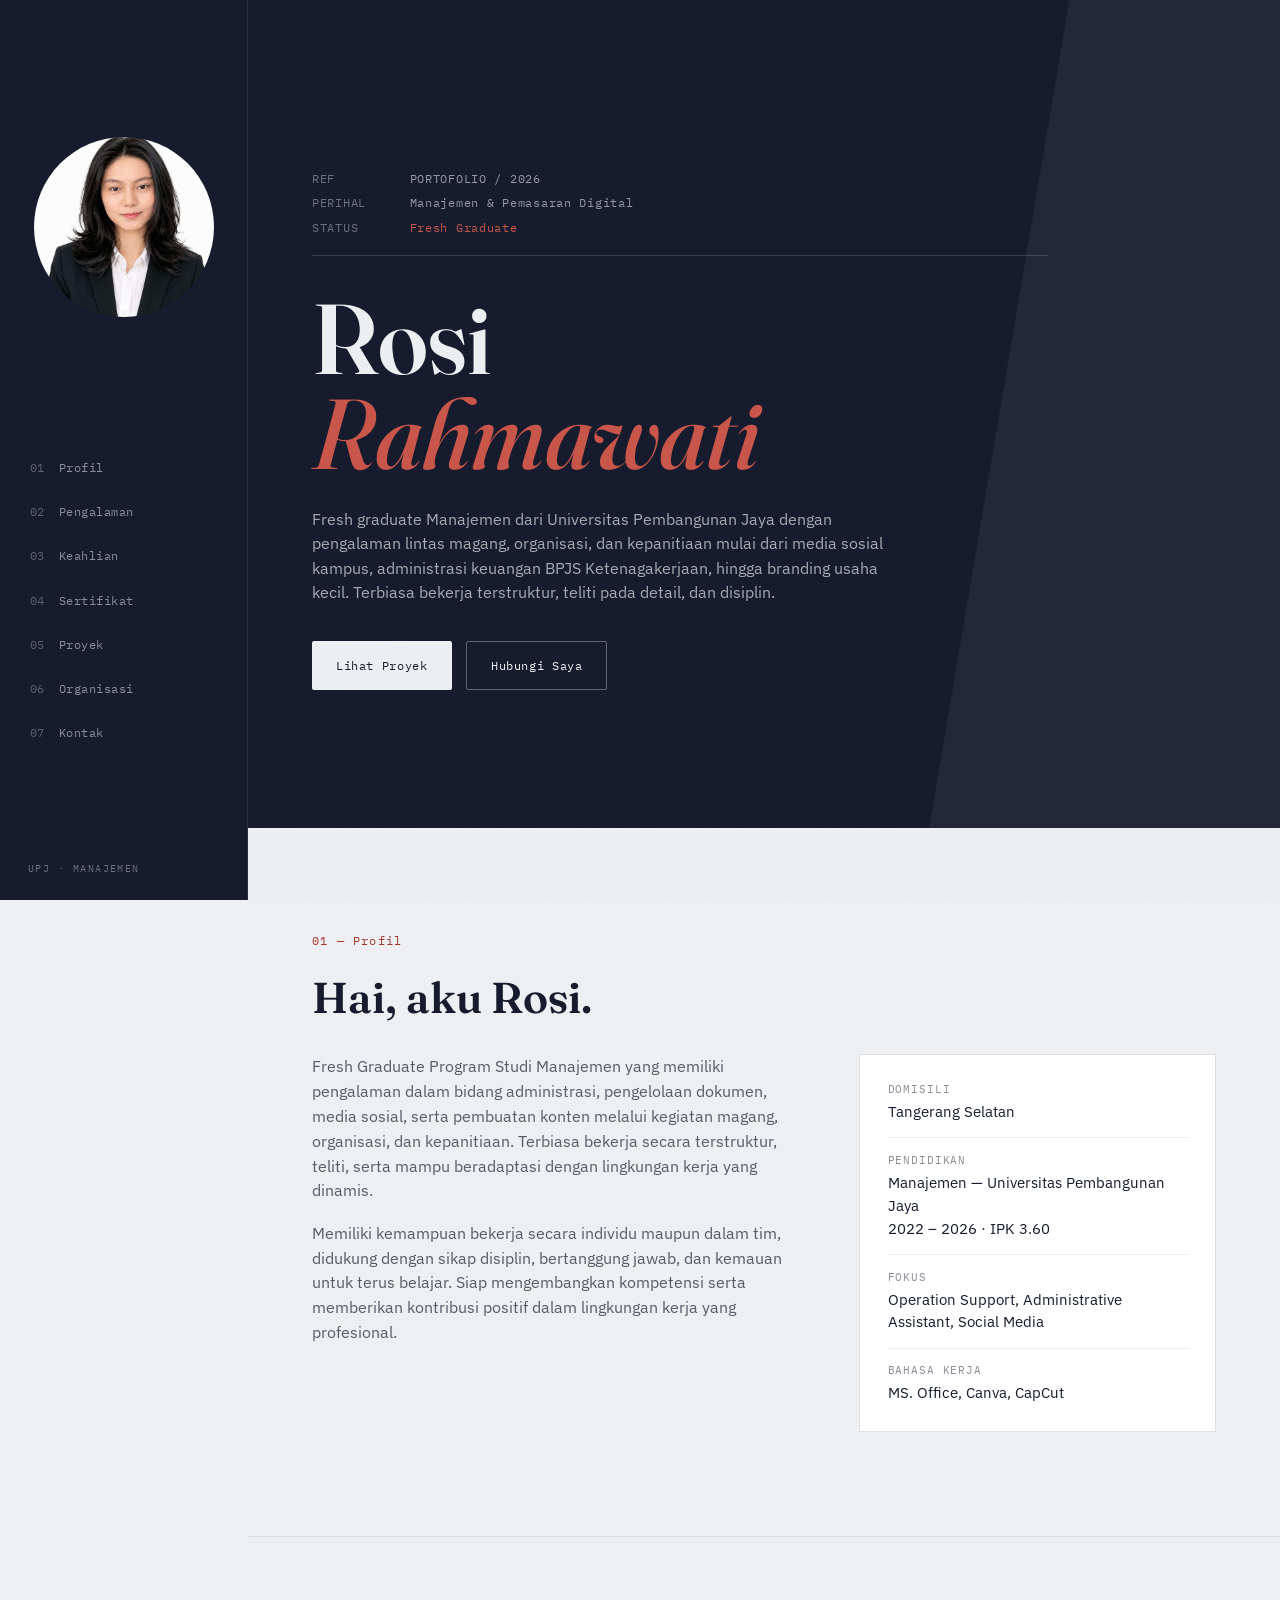
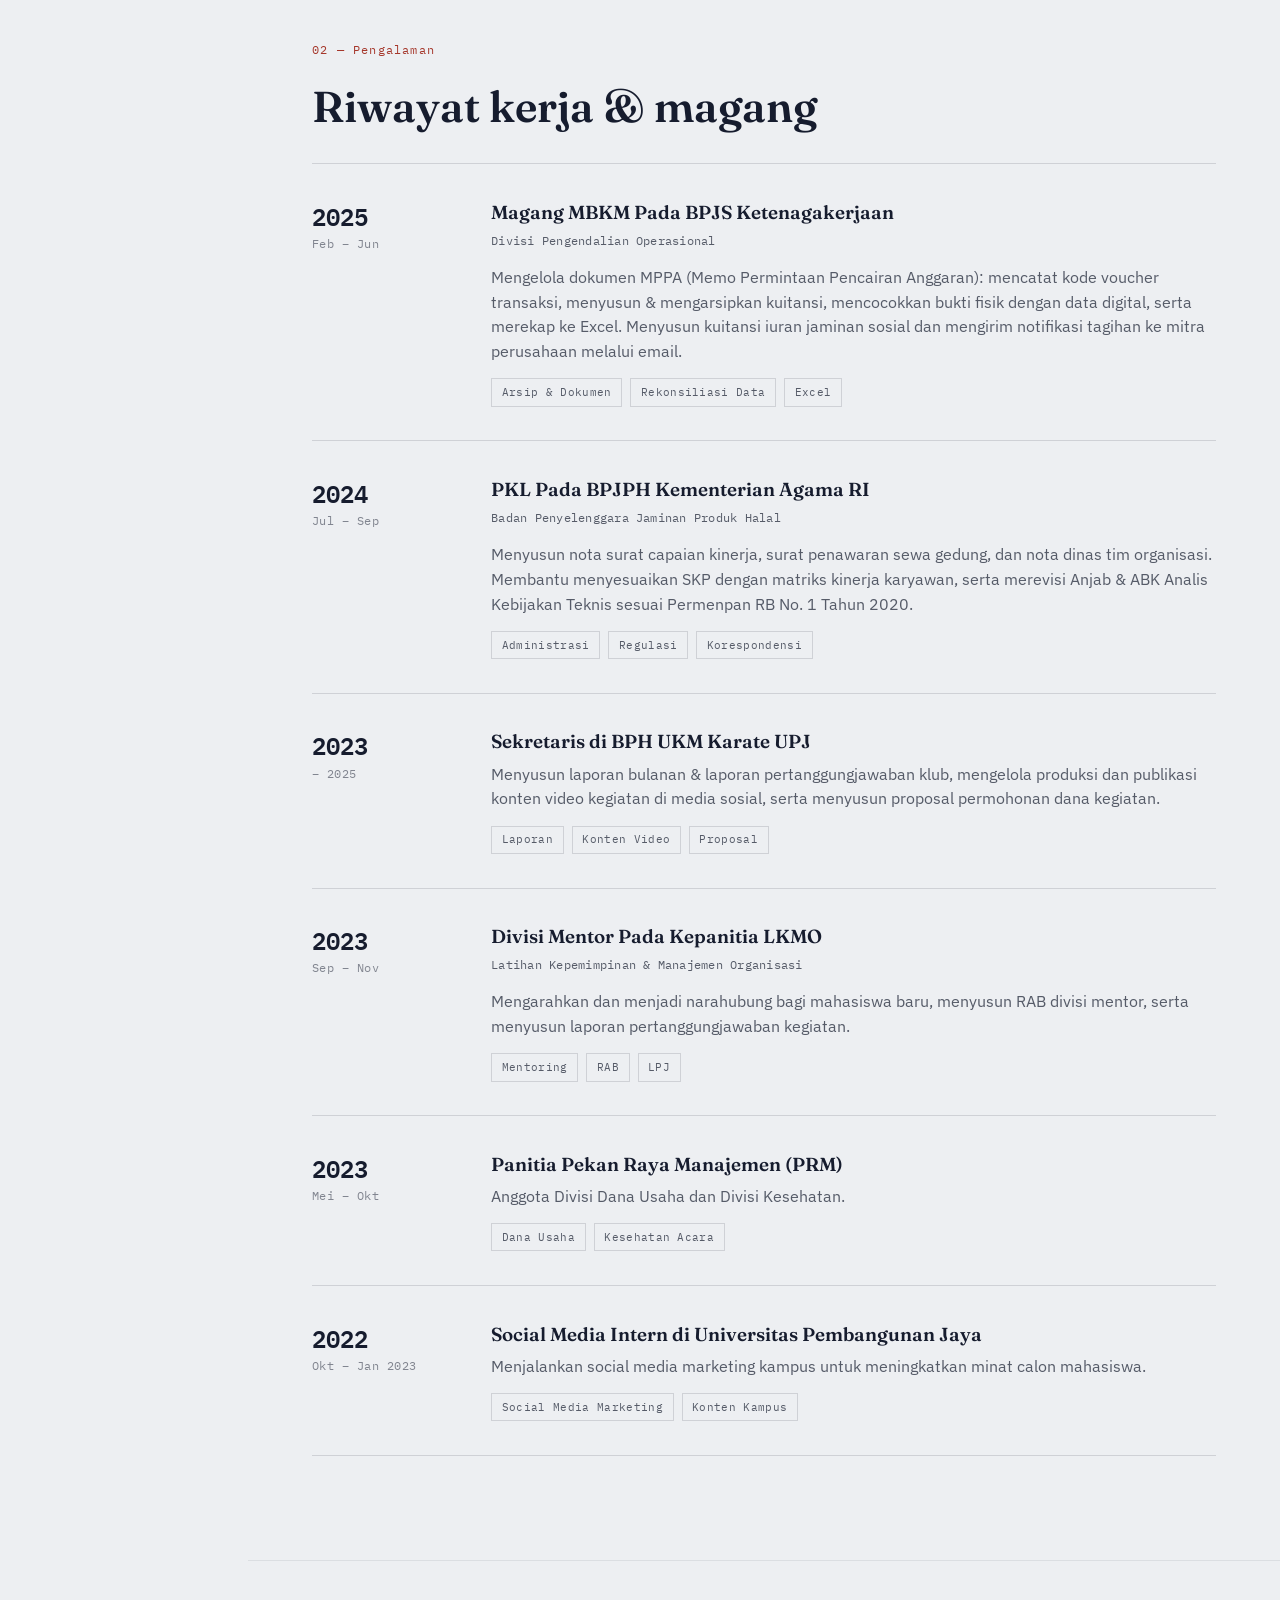
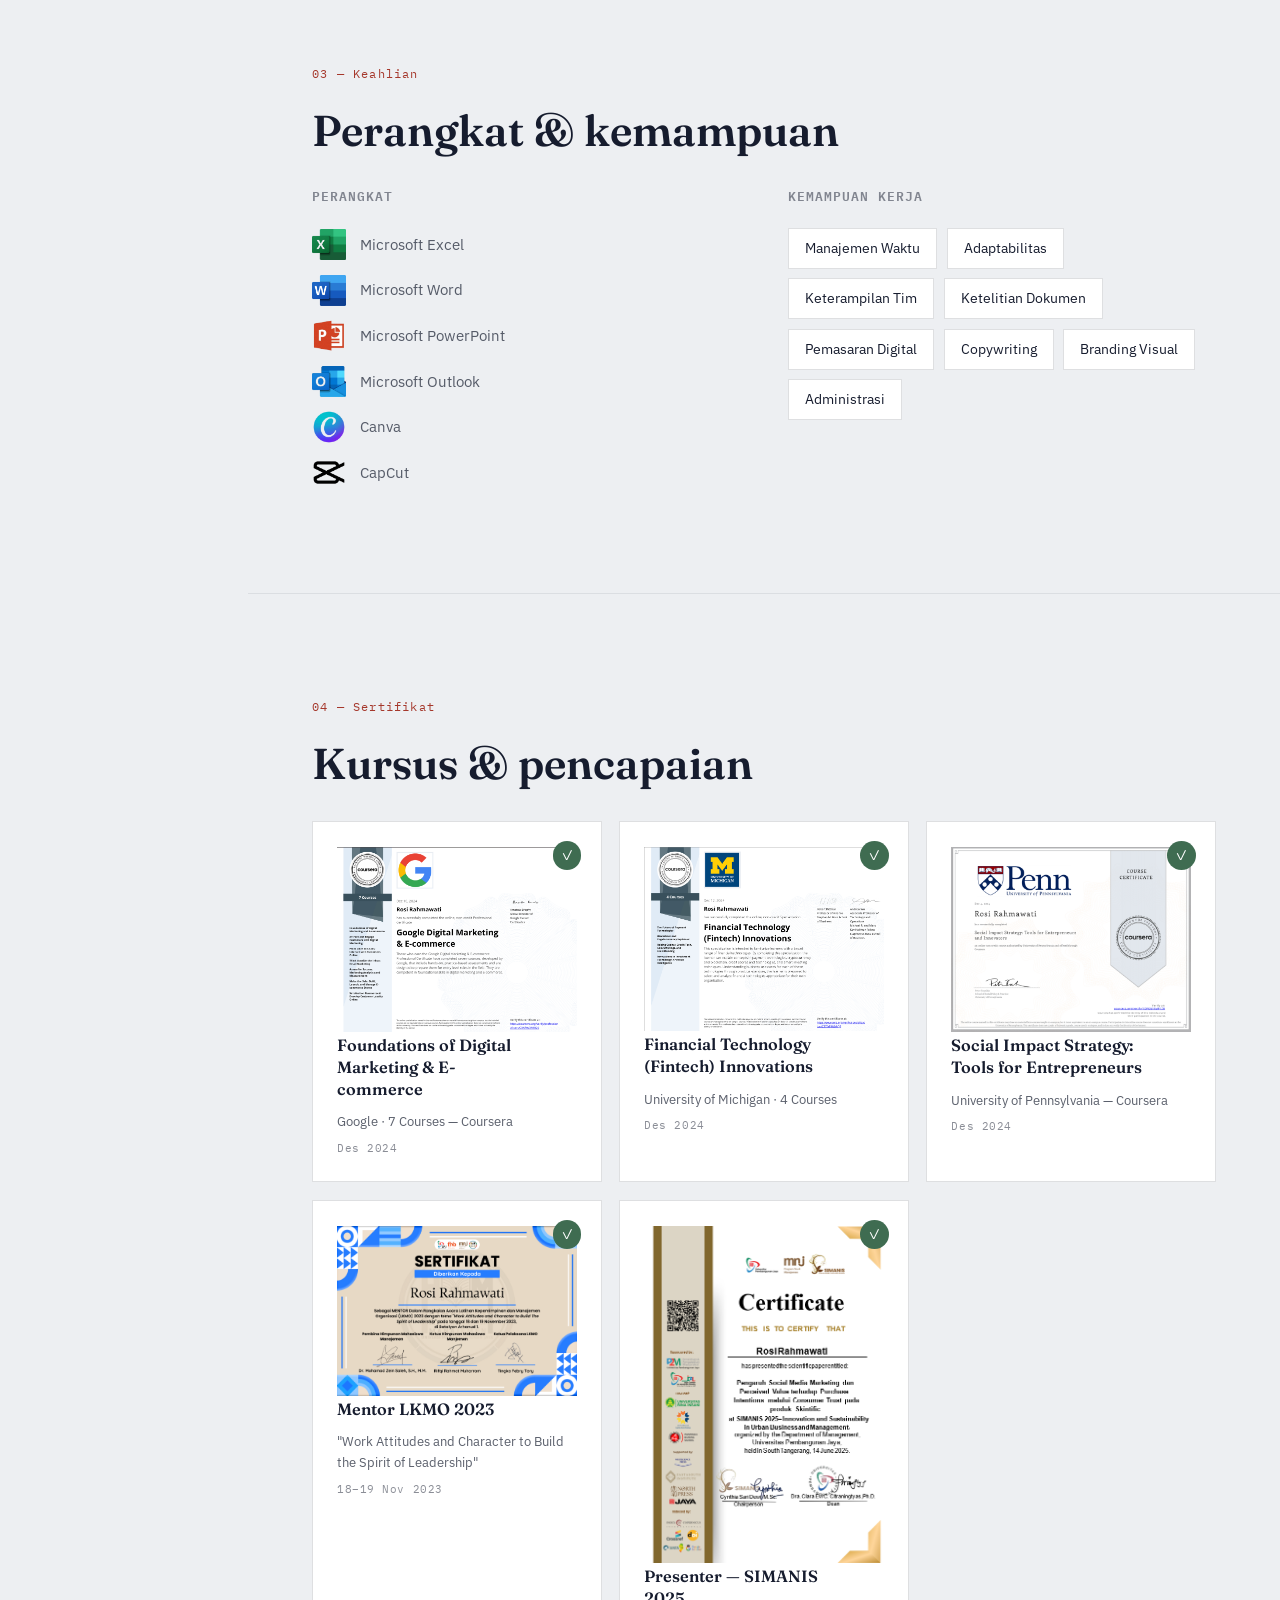
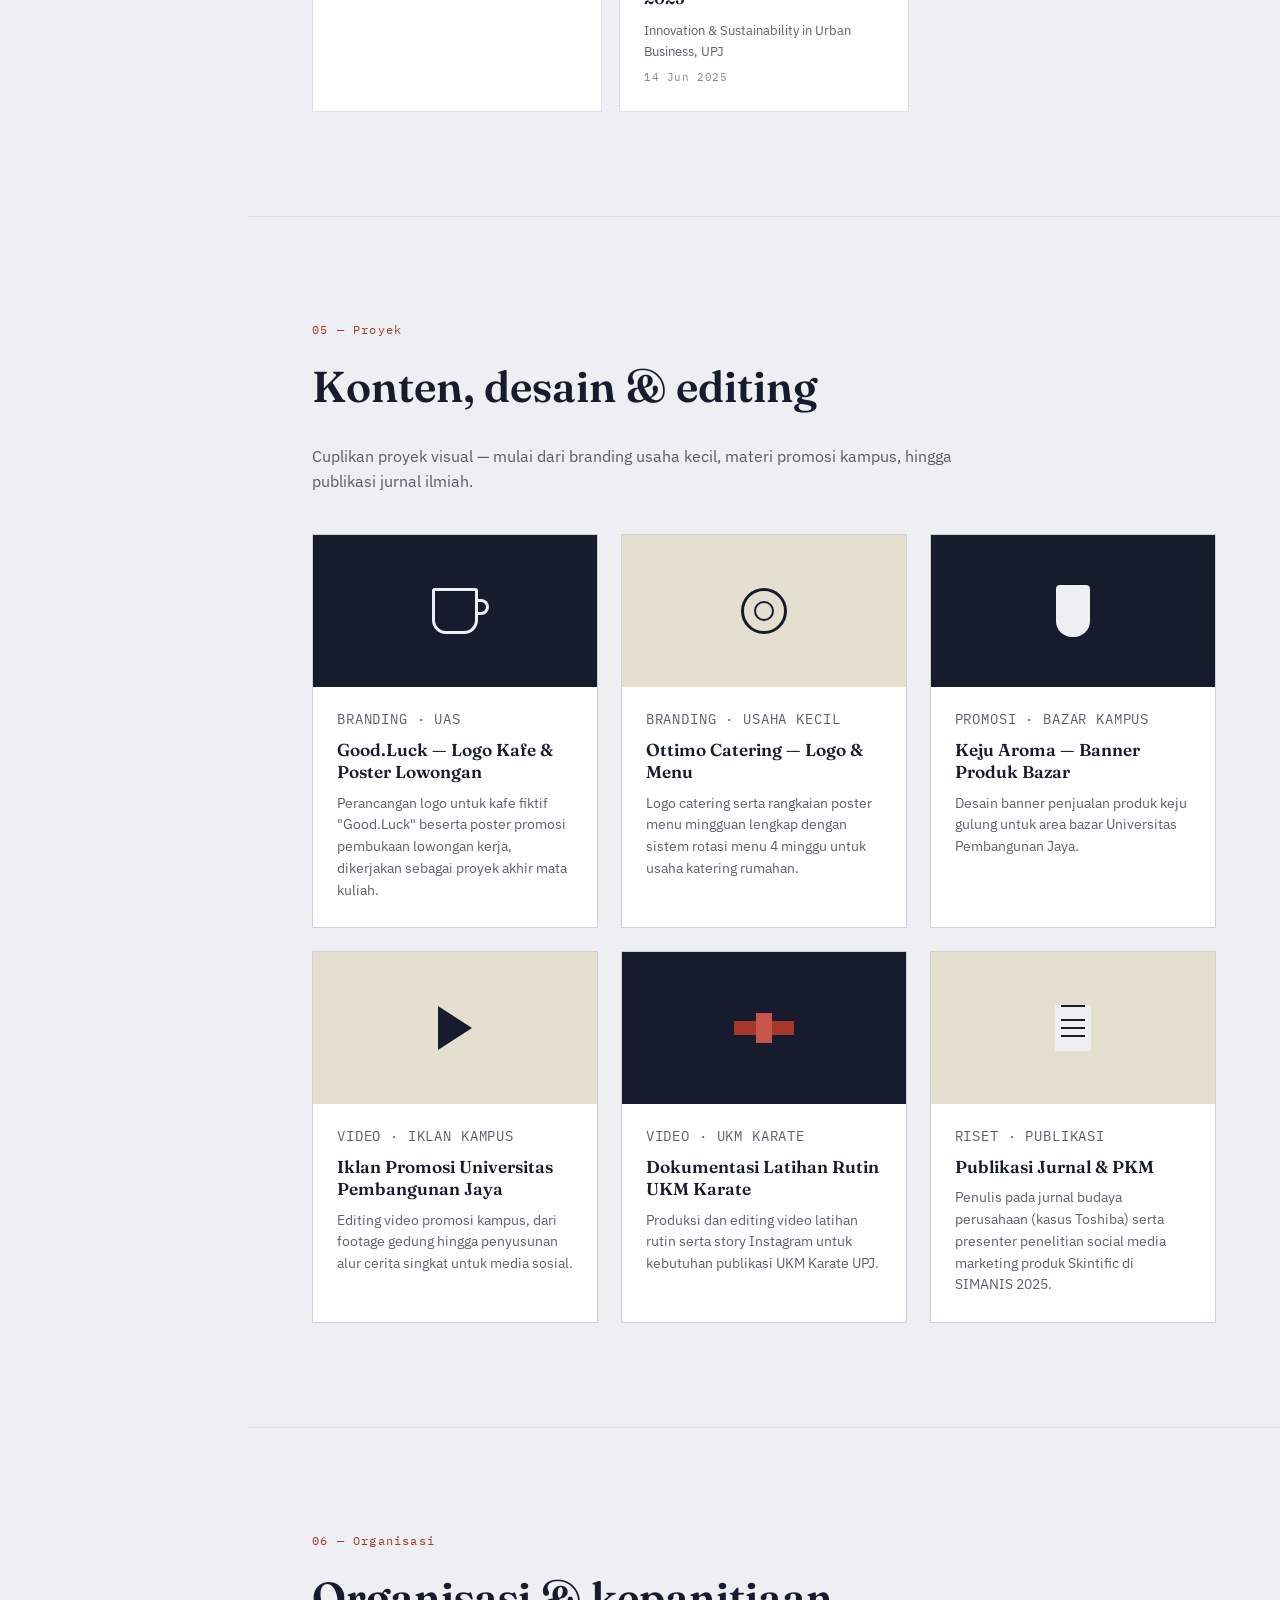
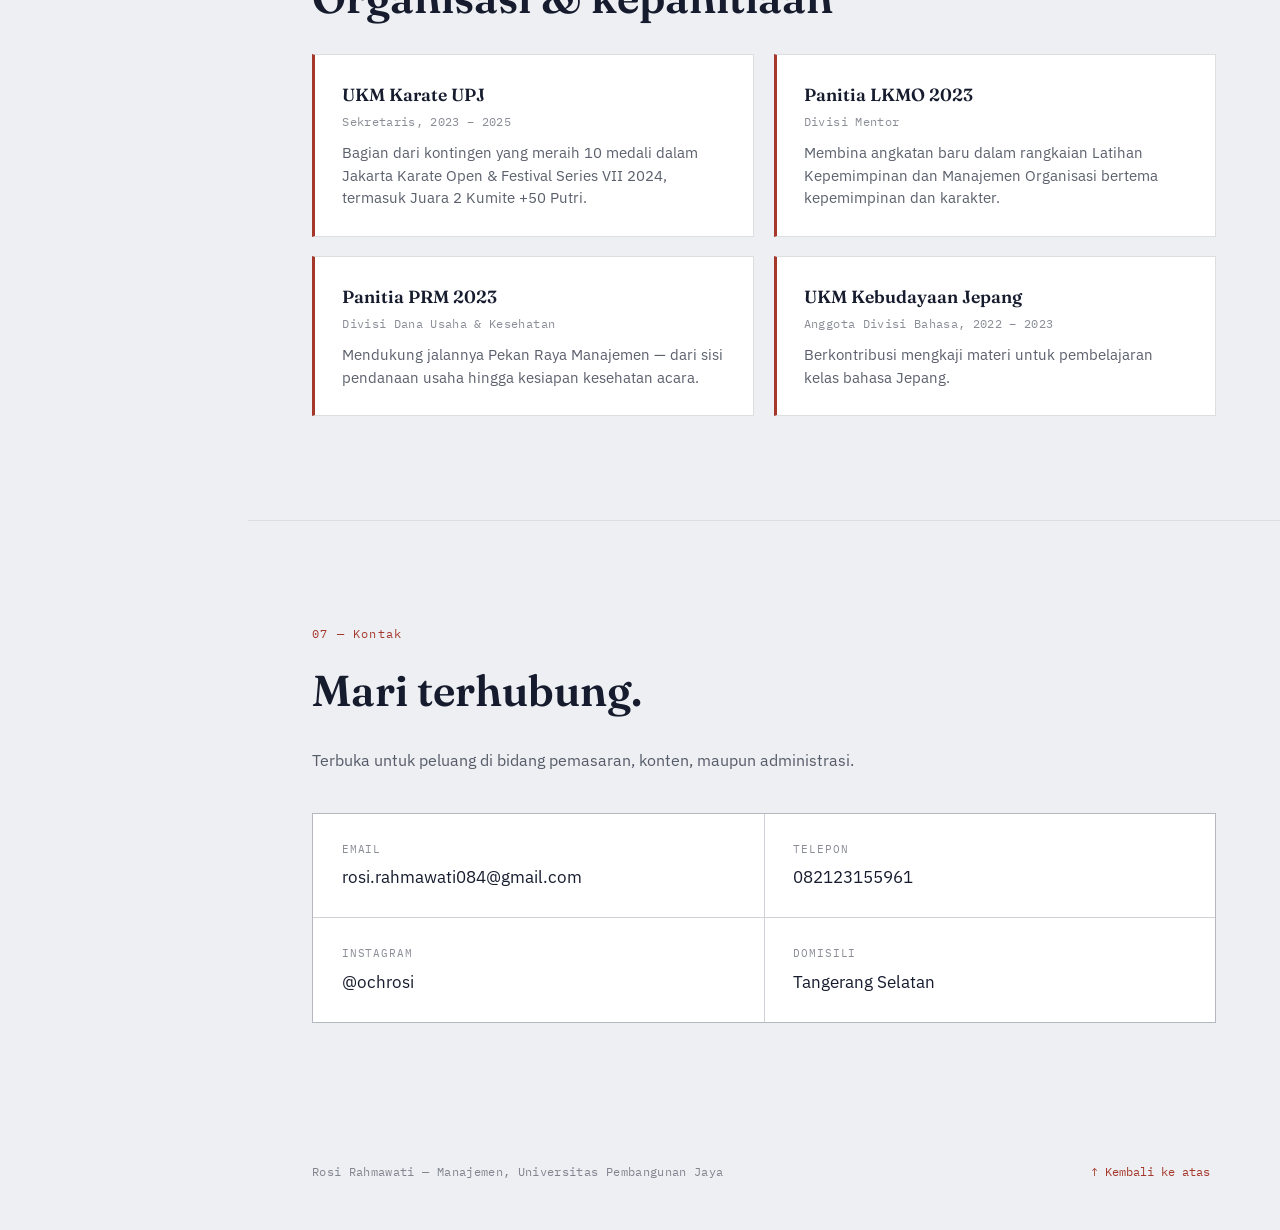
==== index.html @ ac0d58ce "Update index.html" ====
<!DOCTYPE html>
<html lang="id">
<head>
<meta charset="UTF-8">
<meta name="viewport" content="width=device-width, initial-scale=1.0">
<title>Rosi Rahmawati — Portofolio</title>
<meta name="description" content="Portofolio Rosi Rahmawati — Manajemen, Pemasaran Digital & Administrasi.">

<link rel="preconnect" href="https://fonts.googleapis.com">
<link rel="preconnect" href="https://fonts.gstatic.com" crossorigin>
<link href="https://fonts.googleapis.com/css2?family=Fraunces:ital,opsz,wght@0,9..144,300;0,9..144,500;0,9..144,600;0,9..144,700;1,9..144,500;1,9..144,600&family=IBM+Plex+Sans:wght@400;500;600;700&family=IBM+Plex+Mono:wght@400;500;600&display=swap" rel="stylesheet">

<link rel="stylesheet" href="style.css">
</head>
<body>

<!-- grain overlay -->
<div class="grain" aria-hidden="true"></div>

<!-- ============ MOBILE TOP BAR ============ -->
<header class="mobile-bar">
  <span class="mobile-bar__mark">RR</span>
  <span class="mobile-bar__label">FILE / PORTOFOLIO</span>
  <button class="mobile-bar__toggle" id="navToggle" aria-label="Buka navigasi" aria-expanded="false">
    <span></span><span></span><span></span>
  </button>
</header>

<!-- ============ SIDE TAB NAVIGATION ============ -->
<nav class="tabnav" id="tabnav" aria-label="Navigasi bagian">
    <a href="index.html">
  <div class="tabnav__top">
      <img 
    src="asset/portoochi.jpg" 
    alt="Rosi Rahmawati"
    style="width: 180px; height: 180px; border-radius: 50%; object-fit: cover; display: block; margin: 0 auto;"
  ></a>
  </div>
  <ol class="tabnav__list">
    <li><a href="#profil" data-label="Profil"><span class="tabnav__idx">01</span><span class="tabnav__text">Profil</span></a></li>
    <li><a href="#pengalaman" data-label="Pengalaman"><span class="tabnav__idx">02</span><span class="tabnav__text">Pengalaman</span></a></li>
    <li><a href="#keahlian" data-label="Keahlian"><span class="tabnav__idx">03</span><span class="tabnav__text">Keahlian</span></a></li>
    <li><a href="#sertifikat" data-label="Sertifikat"><span class="tabnav__idx">04</span><span class="tabnav__text">Sertifikat</span></a></li>
    <li><a href="#proyek" data-label="Proyek"><span class="tabnav__idx">05</span><span class="tabnav__text">Proyek</span></a></li>
    <li><a href="#organisasi" data-label="Organisasi"><span class="tabnav__idx">06</span><span class="tabnav__text">Organisasi</span></a></li>
    <li><a href="#kontak" data-label="Kontak"><span class="tabnav__idx">07</span><span class="tabnav__text">Kontak</span></a></li>
  </ol>
  <div class="tabnav__bottom">
    <span>UPJ · MANAJEMEN</span>
  </div>
</nav>

<div class="sheet" id="sheet">

  <!-- ============ HERO ============ -->
  <section class="hero" id="hero">
    <div class="hero__frame">
      <div class="hero__meta">
        <div class="hero__meta-row"><span>REF</span><span>PORTOFOLIO&nbsp;/&nbsp;2026</span></div>
        <div class="hero__meta-row"><span>PERIHAL</span><span>Manajemen &amp; Pemasaran Digital</span></div>
        <div class="hero__meta-row"><span>STATUS</span><span class="hero__status">Fresh Graduate</span></div>
      </div>

      <h1 class="hero__name">
        <span class="hero__name-line">Rosi</span>
        <span class="hero__name-line hero__name-line--em">Rahmawati</span>
      </h1>

      <p class="hero__intro">
        Fresh graduate Manajemen dari Universitas Pembangunan Jaya dengan pengalaman lintas
        magang, organisasi, dan kepanitiaan mulai dari media sosial kampus, administrasi
        keuangan BPJS Ketenagakerjaan, hingga branding usaha kecil. Terbiasa bekerja terstruktur,
        teliti pada detail, dan disiplin.
      </p>

      <div class="hero__actions">
        <a href="#proyek" class="btn btn--solid">Lihat Proyek</a>
        <a href="#kontak" class="btn btn--ghost">Hubungi Saya</a>
      </div>
    </div>

  </section>

  <!-- ============ PROFIL ============ -->
  <section class="section" id="profil">
    <p class="section__eyebrow">01 — Profil</p>
    <h2 class="section__title">Hai, aku Rosi.</h2>
    <div class="profil__grid">
      <div class="profil__text">
        <p>
            Fresh Graduate Program Studi Manajemen yang memiliki pengalaman dalam bidang administrasi, 
            pengelolaan dokumen, media sosial, serta pembuatan konten melalui kegiatan magang, organisasi, 
            dan kepanitiaan. Terbiasa bekerja secara terstruktur, teliti, serta mampu beradaptasi dengan 
            lingkungan kerja yang dinamis.
        </p>
        <p>
            Memiliki kemampuan bekerja secara individu maupun dalam tim, didukung dengan sikap disiplin, 
            bertanggung jawab, dan kemauan untuk terus belajar. Siap mengembangkan kompetensi serta 
            memberikan kontribusi positif dalam lingkungan kerja yang profesional.
        </p>
      </div>
      <div class="profil__card">
        <div class="profil__card-row">
          <span class="profil__card-label">Domisili</span>
          <span>Tangerang Selatan</span>
        </div>
        <div class="profil__card-row">
          <span class="profil__card-label">Pendidikan</span>
          <span>Manajemen — Universitas Pembangunan Jaya<br>2022 – 2026 · IPK 3.60</span>
        </div>
        <div class="profil__card-row">
          <span class="profil__card-label">Fokus</span>
          <span>Operation Support, Administrative Assistant, Social Media</span>
        </div>
        <div class="profil__card-row">
          <span class="profil__card-label">Bahasa Kerja</span>
          <span>MS. Office, Canva, CapCut</span>
        </div>
      </div>
    </div>
  </section>

  <!-- ============ PENGALAMAN ============ -->
  <section class="section" id="pengalaman">
    <p class="section__eyebrow">02 — Pengalaman</p>
    <h2 class="section__title">Riwayat kerja &amp; magang</h2>

    <ol class="ledger" id="ledger">
      <li class="ledger__row">
        <div class="ledger__period">
          <span class="ledger__year">2025</span>
          <span class="ledger__span">Feb – Jun</span>
        </div>
        <div class="ledger__body">
          <h3>Magang MBKM Pada BPJS Ketenagakerjaan</h3>
          <p class="ledger__sub">Divisi Pengendalian Operasional</p>
          <p>
            Mengelola dokumen MPPA (Memo Permintaan Pencairan Anggaran): mencatat kode voucher
            transaksi, menyusun &amp; mengarsipkan kuitansi, mencocokkan bukti fisik dengan data
            digital, serta merekap ke Excel. Menyusun kuitansi iuran jaminan sosial dan mengirim
            notifikasi tagihan ke mitra perusahaan melalui email.
          </p>
          <div class="ledger__tags">
            <span>Arsip &amp; Dokumen</span><span>Rekonsiliasi Data</span><span>Excel</span>
          </div>
        </div>
      </li>

      <li class="ledger__row">
        <div class="ledger__period">
          <span class="ledger__year">2024</span>
          <span class="ledger__span">Jul – Sep</span>
        </div>
        <div class="ledger__body">
          <h3>PKL Pada BPJPH Kementerian Agama RI</h3>
          <p class="ledger__sub">Badan Penyelenggara Jaminan Produk Halal</p>
          <p>
            Menyusun nota surat capaian kinerja, surat penawaran sewa gedung, dan nota dinas tim
            organisasi. Membantu menyesuaikan SKP dengan matriks kinerja karyawan, serta merevisi
            Anjab &amp; ABK Analis Kebijakan Teknis sesuai Permenpan RB No. 1 Tahun 2020.
          </p>
          <div class="ledger__tags">
            <span>Administrasi</span><span>Regulasi</span><span>Korespondensi</span>
          </div>
        </div>
      </li>

      <li class="ledger__row">
        <div class="ledger__period">
          <span class="ledger__year">2023</span>
          <span class="ledger__span">– 2025</span>
        </div>
        <div class="ledger__body">
          <h3>Sekretaris di BPH UKM Karate UPJ</h3>
          <p>
            Menyusun laporan bulanan &amp; laporan pertanggungjawaban klub, mengelola produksi dan
            publikasi konten video kegiatan di media sosial, serta menyusun proposal permohonan
            dana kegiatan.
          </p>
          <div class="ledger__tags">
            <span>Laporan</span><span>Konten Video</span><span>Proposal</span>
          </div>
        </div>
      </li>

      <li class="ledger__row">
        <div class="ledger__period">
          <span class="ledger__year">2023</span>
          <span class="ledger__span">Sep – Nov</span>
        </div>
        <div class="ledger__body">
          <h3>Divisi Mentor Pada Kepanitia LKMO</h3>
          <p class="ledger__sub">Latihan Kepemimpinan &amp; Manajemen Organisasi</p>
          <p>
            Mengarahkan dan menjadi narahubung bagi mahasiswa baru, menyusun RAB divisi mentor,
            serta menyusun laporan pertanggungjawaban kegiatan.
          </p>
          <div class="ledger__tags">
            <span>Mentoring</span><span>RAB</span><span>LPJ</span>
          </div>
        </div>
      </li>

      <li class="ledger__row">
        <div class="ledger__period">
          <span class="ledger__year">2023</span>
          <span class="ledger__span">Mei – Okt</span>
        </div>
        <div class="ledger__body">
          <h3>Panitia Pekan Raya Manajemen (PRM)</h3>
          <p>Anggota Divisi Dana Usaha dan Divisi Kesehatan.</p>
          <div class="ledger__tags">
            <span>Dana Usaha</span><span>Kesehatan Acara</span>
          </div>
        </div>
      </li>

      <li class="ledger__row">
        <div class="ledger__period">
          <span class="ledger__year">2022</span>
          <span class="ledger__span">Okt – Jan 2023</span>
        </div>
        <div class="ledger__body">
          <h3>Social Media Intern di Universitas Pembangunan Jaya</h3>
          <p>Menjalankan social media marketing kampus untuk meningkatkan minat calon mahasiswa.</p>
          <div class="ledger__tags">
            <span>Social Media Marketing</span><span>Konten Kampus</span>
          </div>
        </div>
      </li>
    </ol>
  </section>

  <!-- ============ KEAHLIAN ============ -->
  <section class="section" id="keahlian">
    <p class="section__eyebrow">03 — Keahlian</p>
    <h2 class="section__title">Perangkat &amp; kemampuan</h2>

    <div class="skills">
      <div class="skills__col">
        <h3 class="skills__heading">Perangkat</h3>
        <ul class="skills__tools">
        <ul class="skills__tools">
          <li><span class="tool-mark"><img src="asset/excel.jpg" alt=""></span>Microsoft Excel</li>
          <li><span class="tool-mark"><img src="asset/word.jpg" alt=""></span>Microsoft Word</li>
          <li><span class="tool-mark"><img src="asset/powerp.jpg" alt=""></span>Microsoft PowerPoint</li>
          <li><span class="tool-mark"><img src="asset/outlook.jpg" alt=""></span>Microsoft Outlook</li>
          <li><span class="tool-mark"><img src="asset/canva.jpg" alt=""></span>Canva</li>
          <li><span class="tool-mark"><img src="asset/capcut.jpg" alt=""></span>CapCut</li>
        </ul>
        </ul>
      </div>
      <div class="skills__col">
        <h3 class="skills__heading">Kemampuan Kerja</h3>
        <div class="skills__pillbox">
          <span class="pill">Manajemen Waktu</span>
          <span class="pill">Adaptabilitas</span>   
          <span class="pill">Keterampilan Tim</span>
          <span class="pill">Ketelitian Dokumen</span>
          <span class="pill">Pemasaran Digital</span>
          <span class="pill">Copywriting</span>
          <span class="pill">Branding Visual</span>
          <span class="pill">Administrasi</span>
        </div>
      </div>
    </div>
  </section>

<!-- ============ SERTIFIKAT ============ -->
  <section class="section" id="sertifikat">
    <p class="section__eyebrow">04 — Sertifikat</p>
    <h2 class="section__title">Kursus &amp; pencapaian</h2>

    <div class="stamps">
      <article class="stamp-card">
        <div class="stamp-card__media">
          <img src="asset/sertif/digital marketing.jpg" alt="Sertifikat Foundations of Digital Marketing & E-commerce">
          <span class="stamp-card__seal">✓</span>
        </div>
        <div class="stamp-card__body">
          <h3>Foundations of Digital Marketing &amp; E-commerce</h3>
          <p class="stamp-card__issuer">Google · 7 Courses — Coursera</p>
          <p class="stamp-card__date">Des 2024</p>
        </div>
      </article>
      <article class="stamp-card">
        <div class="stamp-card__media">
          <img src="asset/sertif/fintech.jpg" alt="Sertifikat Financial Technology (Fintech) Innovations">
          <span class="stamp-card__seal">✓</span>
        </div>
        <div class="stamp-card__body">
          <h3>Financial Technology (Fintech) Innovations</h3>
          <p class="stamp-card__issuer">University of Michigan · 4 Courses</p>
          <p class="stamp-card__date">Des 2024</p>
        </div>
      </article>
      <article class="stamp-card">
        <div class="stamp-card__media">
          <img src="asset/sertif/penn.jpg" alt="Sertifikat Social Impact Strategy: Tools for Entrepreneurs">
          <span class="stamp-card__seal">✓</span>
        </div>
        <div class="stamp-card__body">
          <h3>Social Impact Strategy: Tools for Entrepreneurs</h3>
          <p class="stamp-card__issuer">University of Pennsylvania — Coursera</p>
          <p class="stamp-card__date">Des 2024</p>
        </div>
      </article>
      <article class="stamp-card">
        <div class="stamp-card__media">
          <img src="asset/sertif/lkmo.jpg" alt="Sertifikat Mentor LKMO 2023">
          <span class="stamp-card__seal">✓</span>
        </div>
        <div class="stamp-card__body">
          <h3>Mentor LKMO 2023</h3>
          <p class="stamp-card__issuer">"Work Attitudes and Character to Build the Spirit of Leadership"</p>
          <p class="stamp-card__date">18–19 Nov 2023</p>
        </div>
      </article>
            <article class="stamp-card">
        <div class="stamp-card__media">
          <img src="asset/sertif/simanis.jpg" alt="Sertifikat Presenter SIMANIS 2025">
          <span class="stamp-card__seal">✓</span>
        </div>
        <div class="stamp-card__body">
          <h3>Presenter — SIMANIS 2025</h3>
          <p class="stamp-card__issuer">Innovation &amp; Sustainability in Urban Business, UPJ</p>
          <p class="stamp-card__date">14 Jun 2025</p>
        </div>
      </article>
    </div>
    
  </section>

  <!-- ============ PROYEK ============ -->
  <section class="section" id="proyek">
    <p class="section__eyebrow">05 — Proyek</p>
    <h2 class="section__title">Konten, desain &amp; editing</h2>
    <p class="section__lede">
      Cuplikan proyek visual — mulai dari branding usaha kecil, materi promosi kampus, hingga
      publikasi jurnal ilmiah.
    </p>

    <div class="works">
      <article class="work-card work-card--navy">
        <div class="work-card__swatch" data-swatch="cafe" aria-hidden="true">
          <span class="swatch-cup"></span>
        </div>
        <div class="work-card__body">
          <p class="work-card__tag">Branding · UAS</p>
          <h3>Good.Luck — Logo Kafe &amp; Poster Lowongan</h3>
          <p>Perancangan logo untuk kafe fiktif "Good.Luck" beserta poster promosi pembukaan lowongan kerja, dikerjakan sebagai proyek akhir mata kuliah.</p>
        </div>
      </article>

      <article class="work-card work-card--sand">
        <div class="work-card__swatch" data-swatch="catering" aria-hidden="true">
          <span class="swatch-plate"></span>
        </div>
        <div class="work-card__body">
          <p class="work-card__tag">Branding · Usaha Kecil</p>
          <h3>Ottimo Catering — Logo &amp; Menu</h3>
          <p>Logo catering serta rangkaian poster menu mingguan lengkap dengan sistem rotasi menu 4 minggu untuk usaha katering rumahan.</p>
        </div>
      </article>

      <article class="work-card work-card--navy">
        <div class="work-card__swatch" data-swatch="snack" aria-hidden="true">
          <span class="swatch-banner"></span>
        </div>
        <div class="work-card__body">
          <p class="work-card__tag">Promosi · Bazar Kampus</p>
          <h3>Keju Aroma — Banner Produk Bazar</h3>
          <p>Desain banner penjualan produk keju gulung untuk area bazar Universitas Pembangunan Jaya.</p>
        </div>
      </article>

      <article class="work-card work-card--sand">
        <div class="work-card__swatch" data-swatch="video" aria-hidden="true">
          <span class="swatch-play"></span>
        </div>
        <div class="work-card__body">
          <p class="work-card__tag">Video · Iklan Kampus</p>
          <h3>Iklan Promosi Universitas Pembangunan Jaya</h3>
          <p>Editing video promosi kampus, dari footage gedung hingga penyusunan alur cerita singkat untuk media sosial.</p>
        </div>
      </article>

      <article class="work-card work-card--navy">
        <div class="work-card__swatch" data-swatch="karate" aria-hidden="true">
          <span class="swatch-belt"></span>
        </div>
        <div class="work-card__body">
          <p class="work-card__tag">Video · UKM Karate</p>
          <h3>Dokumentasi Latihan Rutin UKM Karate</h3>
          <p>Produksi dan editing video latihan rutin serta story Instagram untuk kebutuhan publikasi UKM Karate UPJ.</p>
        </div>
      </article>

      <article class="work-card work-card--sand">
        <div class="work-card__swatch" data-swatch="journal" aria-hidden="true">
          <span class="swatch-doc"></span>
        </div>
        <div class="work-card__body">
          <p class="work-card__tag">Riset · Publikasi</p>
          <h3>Publikasi Jurnal &amp; PKM</h3>
          <p>Penulis pada jurnal budaya perusahaan (kasus Toshiba) serta presenter penelitian social media marketing produk Skintific di SIMANIS 2025.</p>
        </div>
      </article>
    </div>
  </section>

  <!-- ============ ORGANISASI ============ -->
  <section class="section" id="organisasi">
    <p class="section__eyebrow">06 — Organisasi</p>
    <h2 class="section__title">Organisasi &amp; kepanitiaan</h2>

    <div class="orgs">
      <article class="org-card">
        <h3>UKM Karate UPJ</h3>
        <p class="org-card__role">Sekretaris, 2023 – 2025</p>
        <p>Bagian dari kontingen yang meraih 10 medali dalam Jakarta Karate Open &amp; Festival Series VII 2024, termasuk Juara 2 Kumite +50 Putri.</p>
      </article>
      <article class="org-card">
        <h3>Panitia LKMO 2023</h3>
        <p class="org-card__role">Divisi Mentor</p>
        <p>Membina angkatan baru dalam rangkaian Latihan Kepemimpinan dan Manajemen Organisasi bertema kepemimpinan dan karakter.</p>
      </article>
      <article class="org-card">
        <h3>Panitia PRM 2023</h3>
        <p class="org-card__role">Divisi Dana Usaha &amp; Kesehatan</p>
        <p>Mendukung jalannya Pekan Raya Manajemen — dari sisi pendanaan usaha hingga kesiapan kesehatan acara.</p>
      </article>
      <article class="org-card">
        <h3>UKM Kebudayaan Jepang</h3>
        <p class="org-card__role">Anggota Divisi Bahasa, 2022 – 2023</p>
        <p>Berkontribusi mengkaji materi untuk pembelajaran kelas bahasa Jepang.</p>
      </article>
    </div>
  </section>

  <!-- ============ KONTAK ============ -->
  <section class="section section--contact" id="kontak">
    <p class="section__eyebrow">07 — Kontak</p>
    <h2 class="section__title">Mari terhubung.</h2>
    <p class="section__lede">
      Terbuka untuk peluang di bidang pemasaran, konten, maupun administrasi.
    </p>

    <div class="contact-grid">
      <a class="contact-item" href="mailto:rosi.rahmawati084@gmail.com">
        <span class="contact-item__label">Email</span>
        <span class="contact-item__value">rosi.rahmawati084@gmail.com</span>
      </a>
      <a class="contact-item" href="tel:+6289602771923">
        <span class="contact-item__label">Telepon</span>
        <span class="contact-item__value">082123155961</span>
      </a>
      <a class="contact-item" href="https://instagram.com/ochrosi" target="_blank" rel="noopener">
        <span class="contact-item__label">Instagram</span>
        <span class="contact-item__value">@ochrosi</span>
      </a>
      <div class="contact-item contact-item--static">
        <span class="contact-item__label">Domisili</span>
        <span class="contact-item__value">Tangerang Selatan</span>
      </div>
    </div>
  </section>

  <footer class="footer">
    <span>Rosi Rahmawati — Manajemen, Universitas Pembangunan Jaya</span>
    <button class="footer__top" id="toTop" aria-label="Kembali ke atas">↑ Kembali ke atas</button>
  </footer>

</div><!-- /.sheet -->

<script src="script.js"></script>
</body>
</html>
---- style.css ----
/* =========================================================
   TOKENS
   ========================================================= */
:root{
  --ink:        #161C2E;   /* near-black navy — primary text / hero bg */
  --ink-soft:   #2E3B5C;   /* secondary navy */
  --paper:      #EDEFF2;   /* cool paper background */
  --paper-2:    #FFFFFF;   /* card white */
  --sand:       #E4DFCF;   /* warm stripe, echo of original deck */
  --red:        #A5372B;   /* stamp / accent red */
  --red-soft:   #C9564A;
  --green:      #3F6C51;   /* certificate accent */
  --line:       rgba(22,28,46,0.14);
  --line-soft:  rgba(22,28,46,0.08);
  --ink-a70:    rgba(22,28,46,0.70);
  --ink-a50:    rgba(22,28,46,0.50);

  --font-display: 'Fraunces', serif;
  --font-body: 'IBM Plex Sans', sans-serif;
  --font-mono: 'IBM Plex Mono', monospace;

  --tabnav-w: 15.5rem;
  --gutter: clamp(1.5rem, 5vw, 5rem);

  --ease: cubic-bezier(.22,.61,.36,1);
}

/* =========================================================
   RESET
   ========================================================= */
*, *::before, *::after{ box-sizing: border-box; }
html{ scroll-behavior: smooth; }
body{
  margin:0;
  background: var(--paper);
  color: var(--ink);
  font-family: var(--font-body);
  font-size: 16px;
  line-height: 1.55;
  -webkit-font-smoothing: antialiased;
}
h1,h2,h3{ margin:0; font-family: var(--font-display); font-weight:600; }
p{ margin:0; }
ul,ol{ margin:0; padding:0; list-style:none; }
a{ color:inherit; text-decoration:none; }
img{ max-width:100%; display:block; }
button{ font:inherit; background:none; border:none; cursor:pointer; color:inherit; }

@media (prefers-reduced-motion: reduce){
  html{ scroll-behavior:auto; }
  *{ animation-duration:0.001ms !important; transition-duration:0.001ms !important; }
}

:focus-visible{
  outline: 2px solid var(--red);
  outline-offset: 3px;
}

/* film grain overlay, purely atmospheric */
.grain{
  position: fixed; inset:0; pointer-events:none; z-index: 60;
  opacity: 0.035; mix-blend-mode: multiply;
  background-image: url("data:image/svg+xml,%3Csvg xmlns='http://www.w3.org/2000/svg' width='120' height='120'%3E%3Cfilter id='n'%3E%3CfeTurbulence type='fractalNoise' baseFrequency='0.9' numOctaves='2' stitchTiles='stitch'/%3E%3C/filter%3E%3Crect width='100%25' height='100%25' filter='url(%23n)'/%3E%3C/svg%3E");
}

/* =========================================================
   MOBILE TOP BAR
   ========================================================= */
.mobile-bar{
  display:none;
  position: sticky; top:0; z-index: 50;
  align-items:center; gap: .75rem;
  padding: .9rem var(--gutter);
  background: var(--ink); color: var(--paper);
  border-bottom: 1px solid rgba(255,255,255,.12);
}
.mobile-bar__mark{
  font-family: var(--font-display); font-weight:700; font-size:1.1rem;
}
.mobile-bar__label{
  font-family: var(--font-mono); font-size:.68rem; letter-spacing: .12em;
  opacity:.65; flex:1;
}
.mobile-bar__toggle{
  width: 30px; height: 22px; position:relative;
}
.mobile-bar__toggle span{
  position:absolute; left:0; right:0; height:2px; background:var(--paper);
  transition: transform .3s var(--ease), opacity .2s;
}
.mobile-bar__toggle span:nth-child(1){ top:0; }
.mobile-bar__toggle span:nth-child(2){ top:10px; }
.mobile-bar__toggle span:nth-child(3){ top:20px; }
.mobile-bar__toggle[aria-expanded="true"] span:nth-child(1){ transform: translateY(10px) rotate(45deg); }
.mobile-bar__toggle[aria-expanded="true"] span:nth-child(2){ opacity:0; }
.mobile-bar__toggle[aria-expanded="true"] span:nth-child(3){ transform: translateY(-10px) rotate(-45deg); }

/* =========================================================
   SIDE TAB NAVIGATION  — "folder index" signature element
   ========================================================= */
.tabnav{
  position: fixed; top:0; left:0; bottom:0; width: var(--tabnav-w);
  background: var(--ink); color: var(--paper);
  display:flex; flex-direction:column; justify-content:space-between;
  padding: 2rem 0 1.5rem;
  z-index: 40;
  border-right: 1px solid rgba(255,255,255,.08);
}
.tabnav__top{ padding: 0 1.75rem 1.5rem; }
.tabnav__mark{
  font-family: var(--font-display); font-size: 1.4rem; font-weight:700;
  letter-spacing: .02em;
}
.tabnav__mark span{ color: var(--red-soft); }

.tabnav__list{ display:flex; flex-direction:column; }
.tabnav__list a{
  position: relative;
  display:flex; align-items:center; gap: .85rem;
  padding: .78rem 1.75rem;
  font-family: var(--font-mono); font-size: .78rem; letter-spacing:.04em;
  color: rgba(237,239,242,.55);
  border-left: 2px solid transparent;
  transition: color .25s var(--ease), border-color .25s var(--ease), background .25s var(--ease);
}
.tabnav__list a:hover{ color: var(--paper); background: rgba(255,255,255,.04); }
.tabnav__idx{ opacity:.6; }
.tabnav__list a.is-active{
  color: var(--paper);
  border-left-color: var(--red-soft);
  background: rgba(255,255,255,.06);
}
.tabnav__list a.is-active .tabnav__idx{ opacity:1; color: var(--red-soft); }

.tabnav__bottom{
  padding: 0 1.75rem;
  font-family: var(--font-mono); font-size:.65rem; letter-spacing:.14em;
  color: rgba(237,239,242,.4);
  writing-mode: horizontal-tb;
}

/* =========================================================
   SHEET (main content offset by sidebar)
   ========================================================= */
.sheet{ margin-left: var(--tabnav-w); }

/* =========================================================
   HERO
   ========================================================= */
.hero{
  position: relative;
  min-height: 92vh;
  display:flex; flex-direction:column; justify-content:center;
  padding: 6rem var(--gutter) 4rem;
  background: var(--ink); color: var(--paper);
  overflow:hidden;
}
.hero::before{ /* subtle top-right sand block, echo of source deck's accent panel */
  content:"";
  position:absolute; top:0; right:0; width: 34%; height: 100%;
  background: var(--sand);
  opacity:.06;
  clip-path: polygon(40% 0, 100% 0, 100% 100%, 0% 100%);
}
.hero__frame{ max-width: 46rem; position:relative; z-index:2; }

.hero__meta{
  display:flex; flex-direction:column; gap:.35rem;
  font-family: var(--font-mono); font-size:.75rem; letter-spacing:.06em;
  color: rgba(237,239,242,.6);
  margin-bottom: 2.2rem;
  padding-bottom: 1.1rem;
  border-bottom: 1px solid rgba(237,239,242,.16);
}
.hero__meta-row{ display:flex; gap: .9rem; }
.hero__meta-row span:first-child{ width: 5.2rem; flex-shrink:0; color: rgba(237,239,242,.4); }
.hero__status{ color: var(--red-soft); }

.hero__name{
  font-size: clamp(3rem, 8vw, 6.2rem);
  line-height: .96;
  font-weight: 600;
  margin-bottom: 1.6rem;
}
.hero__name-line{ display:block; opacity:0; transform: translateY(.4em); animation: riseIn .9s var(--ease) forwards; }
.hero__name-line--em{ font-style: italic; font-weight:500; color: var(--red-soft); animation-delay:.12s; }

@keyframes riseIn{ to{ opacity:1; transform:none; } }

.hero__role{
  font-size: clamp(1.05rem, 2vw, 1.25rem);
  color: rgba(237,239,242,.85);
  margin-bottom: 1.4rem;
  max-width: 34rem;
}
.hero__intro{
  font-size: .98rem;
  color: rgba(237,239,242,.68);
  max-width: 36rem;
  margin-bottom: 2.3rem;
}

.hero__actions{ display:flex; gap: .9rem; flex-wrap:wrap; }
.btn{
  font-family: var(--font-mono); font-size: .78rem; letter-spacing:.05em;
  padding: .85rem 1.5rem; border-radius: 2px;
  transition: transform .25s var(--ease), background .25s, color .25s, border-color .25s;
  display:inline-flex; align-items:center;
}
.btn--solid{ background: var(--paper); color: var(--ink); }
.btn--solid:hover{ background: var(--red-soft); color: var(--paper); transform: translateY(-2px); }
.btn--ghost{ border: 1px solid rgba(237,239,242,.35); color: var(--paper); }
.btn--ghost:hover{ border-color: var(--paper); transform: translateY(-2px); }

/* rotating stamp — signature element */
.hero__stamp{
  position:absolute; right: clamp(1rem, 4vw, 5rem); bottom: clamp(2rem, 6vh, 5rem);
  width: 148px; height:148px; z-index:2;
  display:flex; align-items:center; justify-content:center;
}
.stamp-ring{ width:100%; height:100%; animation: spin 26s linear infinite; }
.stamp-ring path{ }
.stamp-ring text{
  fill: rgba(237,239,242,.55); font-family: var(--font-mono); text-transform:uppercase;
}
.stamp-core{
  position:absolute; font-family: var(--font-display); font-style:italic; font-weight:600;
  font-size: 1.6rem; color: var(--red-soft);
}
@keyframes spin{ to{ transform: rotate(360deg); } }

.hero__scroll-cue{
  position:absolute; left: var(--gutter); bottom: 2rem;
  display:flex; align-items:center; gap:.6rem;
  font-family: var(--font-mono); font-size:.68rem; letter-spacing:.1em;
  color: rgba(237,239,242,.45); z-index:2;
}
.hero__scroll-cue span{
  width:1px; height: 26px; background: rgba(237,239,242,.4);
  position:relative; overflow:hidden;
}
.hero__scroll-cue span::after{
  content:""; position:absolute; left:0; top:-100%; width:100%; height:100%;
  background: var(--red-soft);
  animation: cueDrop 1.8s ease-in-out infinite;
}
@keyframes cueDrop{ 0%{ top:-100%; } 60%{ top:100%; } 100%{ top:100%; } }

/* =========================================================
   SECTION SHELL
   ========================================================= */
.section{
  padding: 6.5rem var(--gutter);
  border-bottom: 1px solid var(--line-soft);
  max-width: 74rem;
}
.section__eyebrow{
  font-family: var(--font-mono); font-size:.75rem; letter-spacing:.1em;
  color: var(--red); margin-bottom: .9rem;
}
.section__title{
  font-size: clamp(1.9rem, 3.4vw, 2.7rem);
  margin-bottom: 1.4rem;
  max-width: 24ch;
}
.section__lede{
  font-size: 1.02rem; color: var(--ink-a70); max-width: 40rem; margin-bottom: 2.5rem;
}

/* reveal-on-scroll */
.reveal{ opacity:0; transform: translateY(22px); transition: opacity .7s var(--ease), transform .7s var(--ease); }
.reveal.is-visible{ opacity:1; transform:none; }

/* =========================================================
   PROFIL
   ========================================================= */
.profil__grid{
  display:grid; grid-template-columns: 1.4fr 1fr; gap: 3rem;
  align-items:start;
}
.profil__text p{ margin-bottom: 1.1rem; color: var(--ink-a70); }
.profil__text p:last-child{ margin-bottom:0; }

.profil__card{
  background: var(--paper-2);
  border: 1px solid var(--line);
  padding: 1.6rem 1.7rem;
}
.profil__card-row{
  display:flex; flex-direction:column; gap:.2rem;
  padding: .85rem 0;
  border-bottom: 1px solid var(--line-soft);
  font-size: .92rem;
}
.profil__card-row:last-child{ border-bottom:none; padding-bottom:0; }
.profil__card-row:first-child{ padding-top:0; }
.profil__card-label{
  font-family: var(--font-mono); font-size:.68rem; letter-spacing:.08em;
  color: var(--ink-a50); text-transform:uppercase;
}

/* =========================================================
   LEDGER (experience timeline)
   ========================================================= */
.ledger{ border-top: 1px solid var(--line); }
.ledger__row{
  display:grid; grid-template-columns: 9rem 1fr; gap: 2.2rem;
  padding: 2.1rem 0;
  border-bottom: 1px solid var(--line);
}
.ledger__period{
  display:flex; flex-direction:column;
  font-family: var(--font-mono);
}
.ledger__year{ font-size: 1.5rem; font-weight:600; }
.ledger__span{ font-size: .72rem; color: var(--ink-a50); letter-spacing:.04em; }

.ledger__body h3{ font-size: 1.18rem; margin-bottom: .3rem; }
.ledger__sub{ font-family: var(--font-mono); font-size:.75rem; color: var(--red); margin-bottom:.6rem; letter-spacing:.02em; }
.ledger__body p{ color: var(--ink-a70); max-width: 46rem; margin-bottom: .9rem; }
.ledger__tags{ display:flex; flex-wrap:wrap; gap:.5rem; }
.ledger__tags span{
  font-family: var(--font-mono); font-size:.68rem; letter-spacing:.03em;
  padding: .3rem .6rem; border: 1px solid var(--line); color: var(--ink-a70);
}

/* =========================================================
   SKILLS
   ========================================================= */
.skills{ display:grid; grid-template-columns: 1fr 1fr; gap: 3rem; }
.skills__heading{
  font-family: var(--font-mono); font-size: .8rem; letter-spacing:.08em;
  text-transform: uppercase; color: var(--ink-a50); margin-bottom: 1.3rem;
  font-weight:600;
}
.skills__tools{ display:flex; flex-direction:column; gap: .75rem; }
.skills__tools li{
  display:flex; align-items:center; gap: .9rem;
  font-size: .95rem; color: var(--ink-a70);
}
.tool-mark{
  width: 2.1rem; height: 2.1rem; flex-shrink:0;
  display:flex; align-items:center; justify-content:center;
  font-family: var(--font-mono); font-size:.68rem; font-weight:600;

}
.skills__pillbox{ display:flex; flex-wrap:wrap; gap:.6rem; align-content:flex-start; }
.pill{
  font-size:.86rem; padding: .55rem 1rem;
  border: 1px solid var(--line); background: var(--paper-2);
  transition: background .25s var(--ease), color .25s var(--ease), border-color .25s;
}
.pill:hover{ background: var(--ink); color: var(--paper); border-color: var(--ink); }

/* =========================================================
   CERTIFICATES — stamp cards
   ========================================================= */
.stamps{ display:grid; grid-template-columns: repeat(3, 1fr); gap: 1.1rem; }
.stamp-card{
  position:relative;
  background: var(--paper-2); border: 1px solid var(--line);
  padding: 1.6rem 1.5rem 1.5rem;
  transition: transform .3s var(--ease), box-shadow .3s var(--ease);
}
.stamp-card:hover{ transform: translateY(-4px); box-shadow: 0 14px 28px rgba(22,28,46,.08); }
.stamp-card__seal{
  position:absolute; top: 1.2rem; right: 1.2rem;
  width: 1.8rem; height:1.8rem; border-radius:50%;
  background: var(--green); color:#fff;
  display:flex; align-items:center; justify-content:center;
  font-size: .85rem;
}
.stamp-card h3{
  font-size: 1.02rem; line-height:1.32; margin: .2rem 2.3rem .7rem 0;
}
.stamp-card__issuer{ font-size:.83rem; color: var(--ink-a70); margin-bottom:.5rem; }
.stamp-card__date{
  font-family: var(--font-mono); font-size:.7rem; letter-spacing:.05em; color: var(--ink-a50);
}

/* =========================================================
   PROJECTS / WORKS
   ========================================================= */
.works{ display:grid; grid-template-columns: repeat(3, 1fr); gap: 1.4rem; }
.work-card{
  display:flex; flex-direction:column;
  border: 1px solid var(--line);
  overflow:hidden;
  transition: transform .35s var(--ease), box-shadow .35s var(--ease);
}
.work-card:hover{ transform: translateY(-5px); box-shadow: 0 16px 32px rgba(22,28,46,.1); }
.work-card__swatch{
  height: 9.5rem; position:relative;
  display:flex; align-items:center; justify-content:center;
  overflow:hidden;
}
.work-card--navy .work-card__swatch{ background: var(--ink); }
.work-card--sand .work-card__swatch{ background: var(--sand); }

/* small ascii-ish glyphs standing in for imagery, drawn purely in CSS */
.swatch-cup, .swatch-plate, .swatch-banner, .swatch-play, .swatch-belt, .swatch-doc{
  position:relative; width: 46px; height:46px;
}
.swatch-cup{ border: 3px solid var(--paper); border-radius: 3px 3px 14px 14px; }
.swatch-cup::after{ content:""; position:absolute; right:-14px; top:8px; width:12px; height:16px; border:3px solid var(--paper); border-left:none; border-radius:0 8px 8px 0; }
.swatch-plate{ border: 3px solid var(--ink); border-radius:50%; }
.swatch-plate::after{ content:""; position:absolute; inset:10px; border:2px solid var(--ink); border-radius:50%; }
.swatch-banner{ width:34px; height:52px; background: var(--paper); border-radius: 4px 4px 16px 16px; }
.swatch-play{ width:0; height:0; border-top: 22px solid transparent; border-bottom: 22px solid transparent; border-left: 34px solid var(--ink); }
.swatch-belt{ width:60px; height:14px; background: var(--red); position:relative; }
.swatch-belt::after{ content:""; position:absolute; left:50%; top:-8px; transform:translateX(-50%); width:16px; height:30px; background: var(--red-soft); }
.swatch-doc{ width:36px; height:46px; background: var(--paper); position:relative; }
.swatch-doc::before, .swatch-doc::after{
  content:""; position:absolute; left:6px; right:6px; height:2px; background: var(--ink);
}
.swatch-doc::before{ top:14px; box-shadow: 0 8px 0 var(--ink), 0 16px 0 var(--ink); }

.work-card__body{ padding: 1.4rem 1.5rem 1.6rem; background: var(--paper-2); flex:1; }
.work-card__tag{
  font-family: var(--font-mono); font-size:.68rem; letter-spacing:.06em;
  color: var(--red); margin-bottom:.5rem; text-transform:uppercase;
}
.work-card__body h3{ font-size: 1.08rem; margin-bottom:.55rem; line-height:1.3; }
.work-card__body p{ font-size:.88rem; color: var(--ink-a70); }

/* =========================================================
   ORGANIZATIONS
   ========================================================= */
.orgs{ display:grid; grid-template-columns: repeat(2, 1fr); gap: 1.2rem; }
.org-card{
  padding: 1.6rem 1.7rem;
  border-left: 3px solid var(--red);
  background: var(--paper-2);
  border-top:1px solid var(--line); border-right:1px solid var(--line); border-bottom:1px solid var(--line);
}
.org-card h3{ font-size: 1.1rem; margin-bottom:.3rem; }
.org-card__role{ font-family: var(--font-mono); font-size:.72rem; color: var(--ink-a50); margin-bottom:.7rem; letter-spacing:.03em; }
.org-card p:last-child{ color: var(--ink-a70); font-size:.92rem; }

/* =========================================================
   CONTACT
   ========================================================= */
.section--contact{ border-bottom:none; }
.contact-grid{ display:grid; grid-template-columns: repeat(2, 1fr); gap: 1px; background: var(--line); border:1px solid var(--line); }
.contact-item{
  background: var(--paper-2); padding: 1.7rem 1.8rem;
  display:flex; flex-direction:column; gap:.4rem;
  transition: background .25s var(--ease), color .25s var(--ease);
}
a.contact-item:hover{ background: var(--ink); color: var(--paper); }
a.contact-item:hover .contact-item__label{ color: rgba(237,239,242,.55); }
.contact-item__label{
  font-family: var(--font-mono); font-size:.68rem; letter-spacing:.08em; text-transform:uppercase;
  color: var(--ink-a50);
}
.contact-item__value{ font-size: 1.05rem; }

/* =========================================================
   FOOTER
   ========================================================= */
.footer{
  padding: 2.2rem var(--gutter) 3rem; max-width: 74rem;
  display:flex; justify-content:space-between; align-items:center; flex-wrap:wrap; gap:1rem;
  font-family: var(--font-mono); font-size:.72rem; color: var(--ink-a50); letter-spacing:.03em;
}
.footer__top{ color: var(--red); }
.footer__top:hover{ text-decoration: underline; }

/* =========================================================
   RESPONSIVE
   ========================================================= */
@media (max-width: 980px){
  .profil__grid{ grid-template-columns: 1fr; }
  .stamps{ grid-template-columns: repeat(2, 1fr); }
  .works{ grid-template-columns: repeat(2, 1fr); }
  .skills{ grid-template-columns: 1fr; gap: 2.2rem; }
}

@media (max-width: 760px){
  .mobile-bar{ display:flex; }

  .tabnav{
    top: 54px; height: calc(100vh - 54px);
    transform: translateX(-100%);
    transition: transform .35s var(--ease);
  }
  .tabnav.is-open{ transform:none; }

  .sheet{ margin-left:0; }

  .hero{ min-height: unset; padding: 3.2rem 1.25rem 4rem; }
  .hero__stamp{ position:static; margin-top: 2.6rem; }
  .hero__scroll-cue{ display:none; }

  .section{ padding: 4rem 1.25rem; }
  .ledger__row{ grid-template-columns: 1fr; gap: .6rem; }
  .stamps{ grid-template-columns: 1fr; }
  .works{ grid-template-columns: 1fr; }
  .orgs{ grid-template-columns: 1fr; }
  .contact-grid{ grid-template-columns: 1fr; }
  .footer{ padding: 2rem 1.25rem 2.6rem; }
}
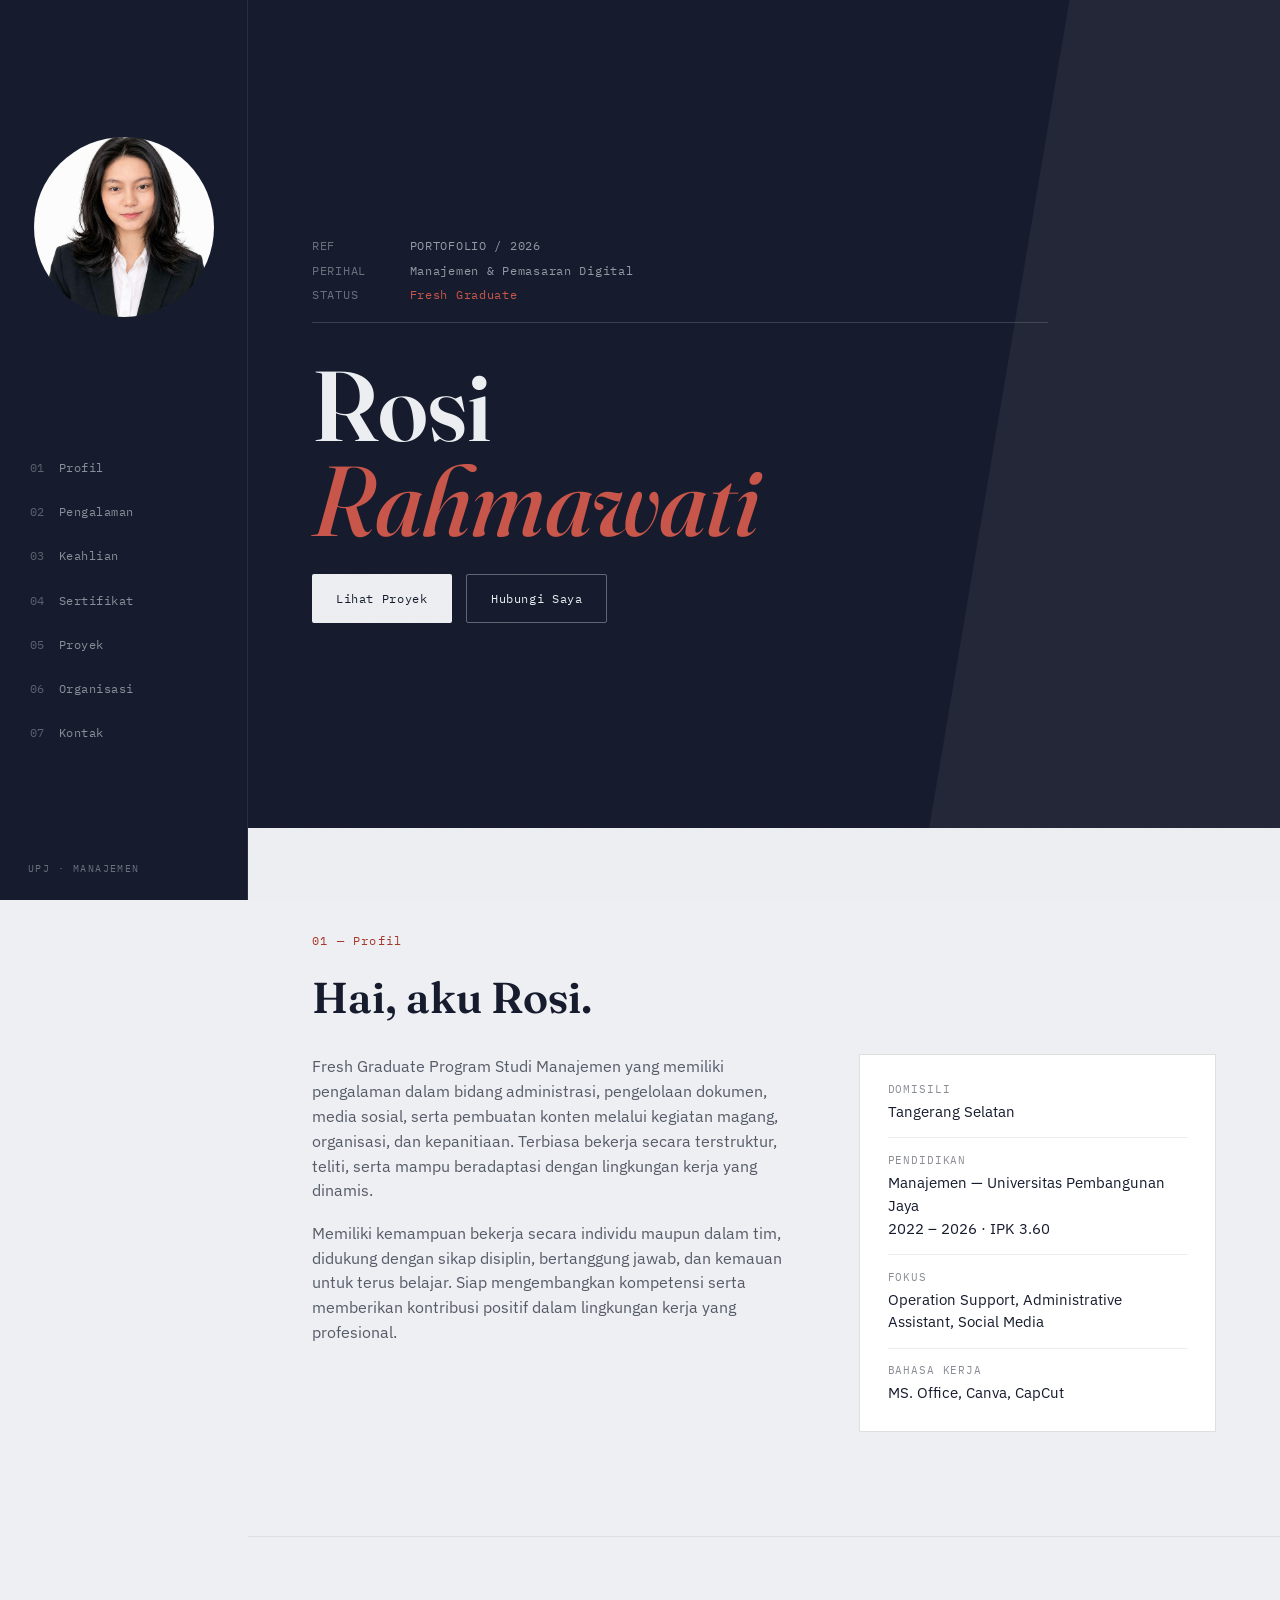
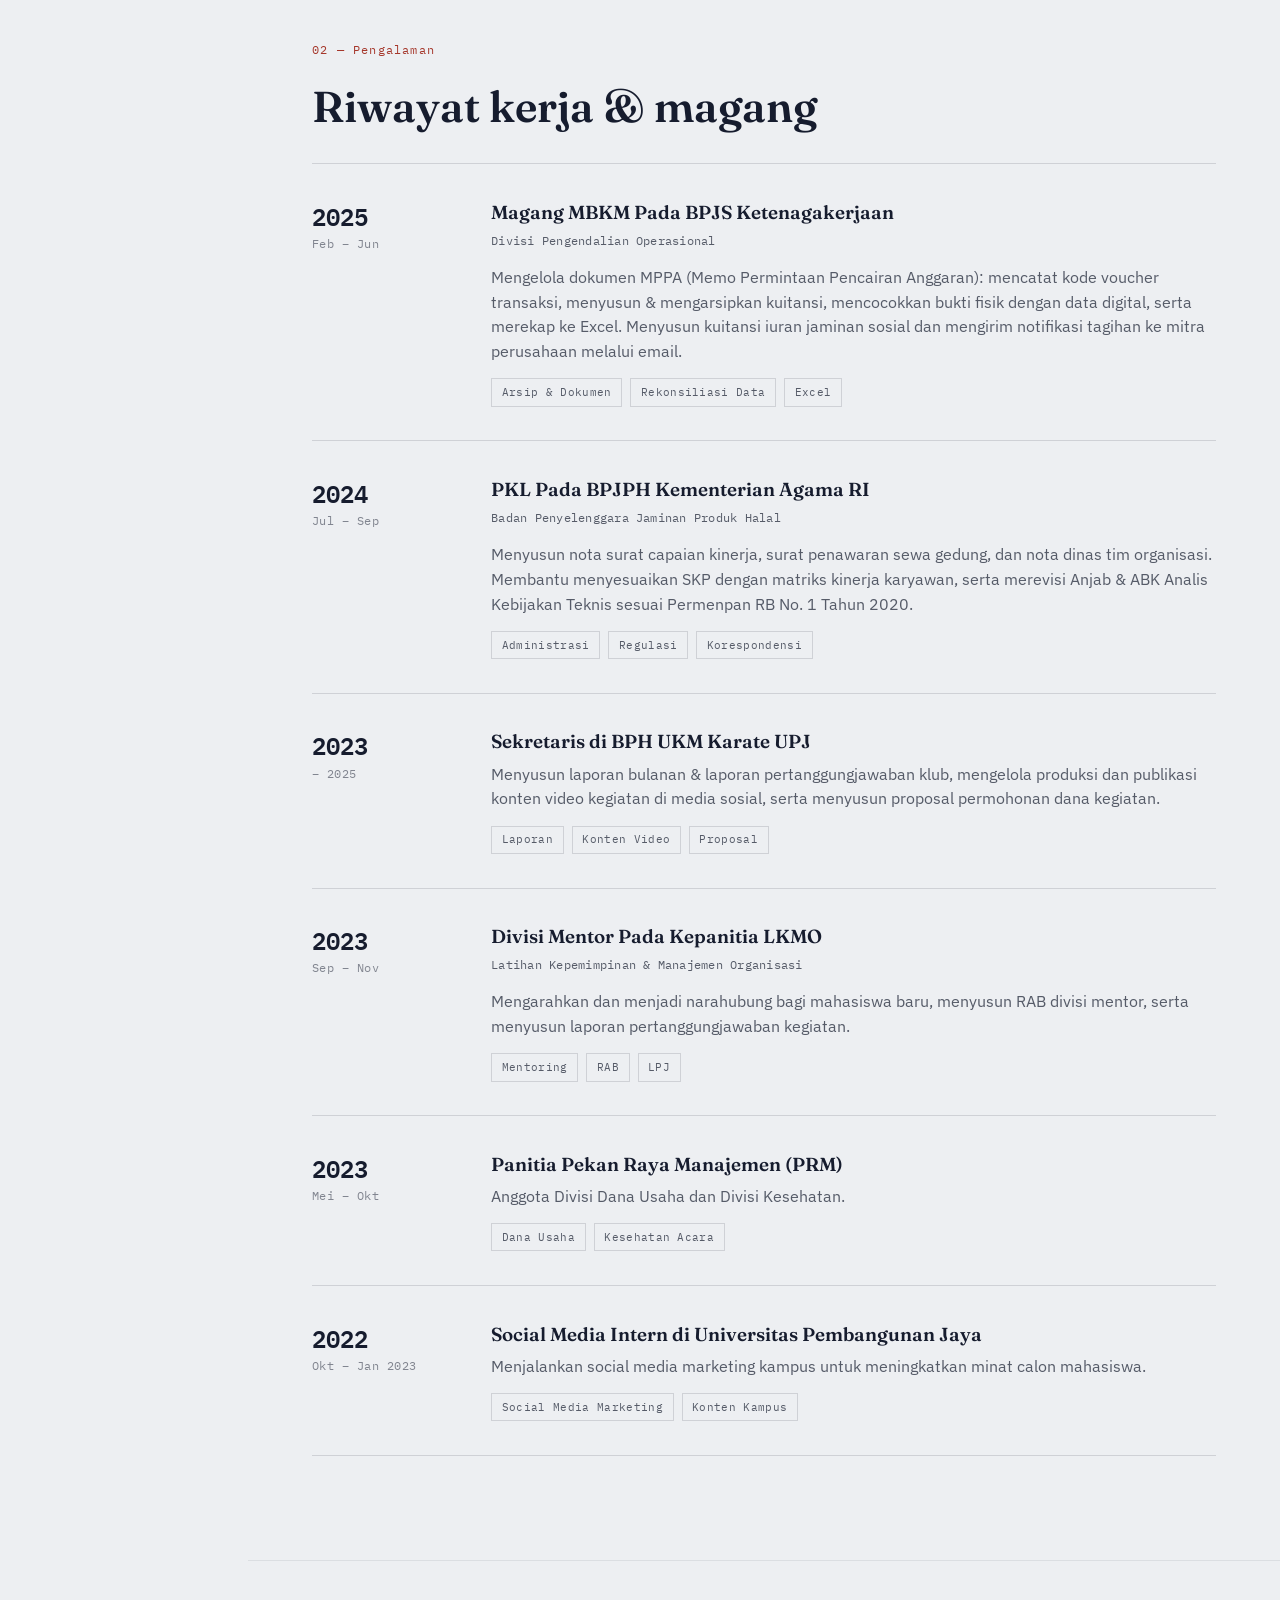
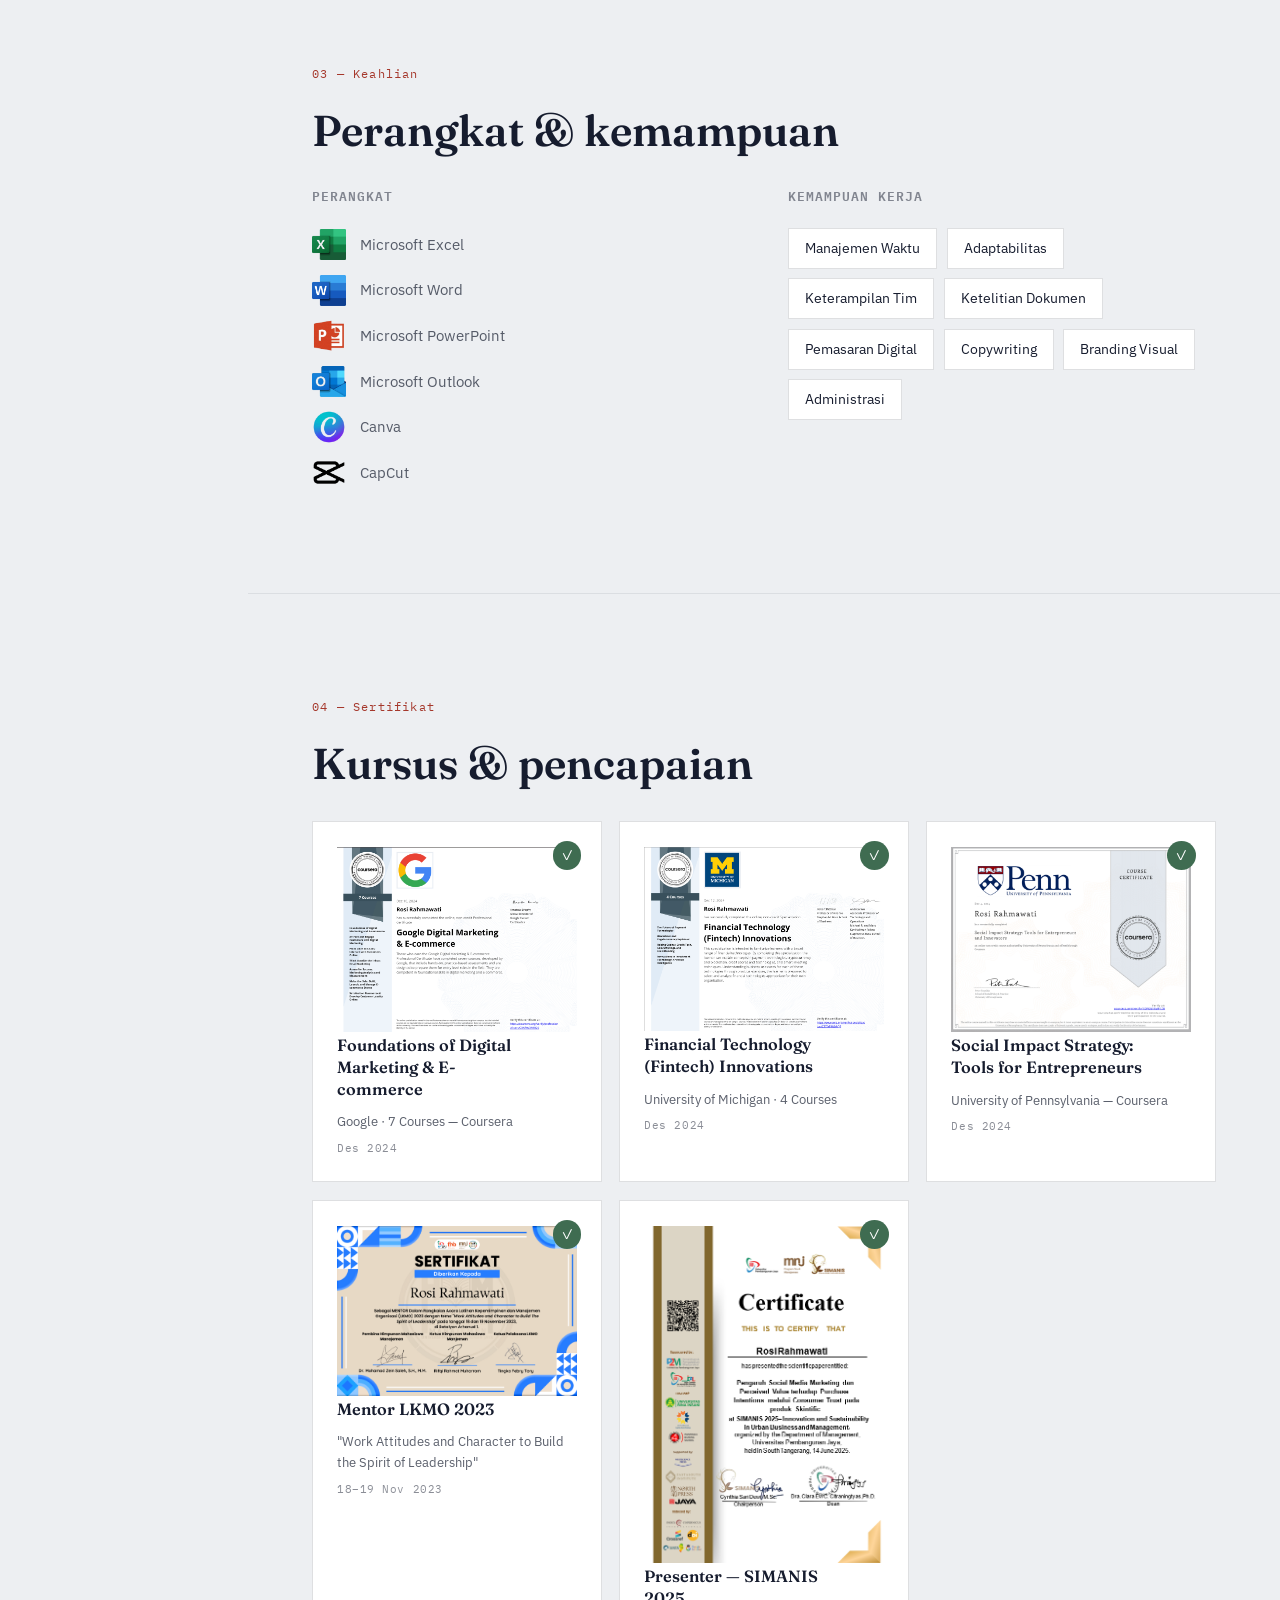
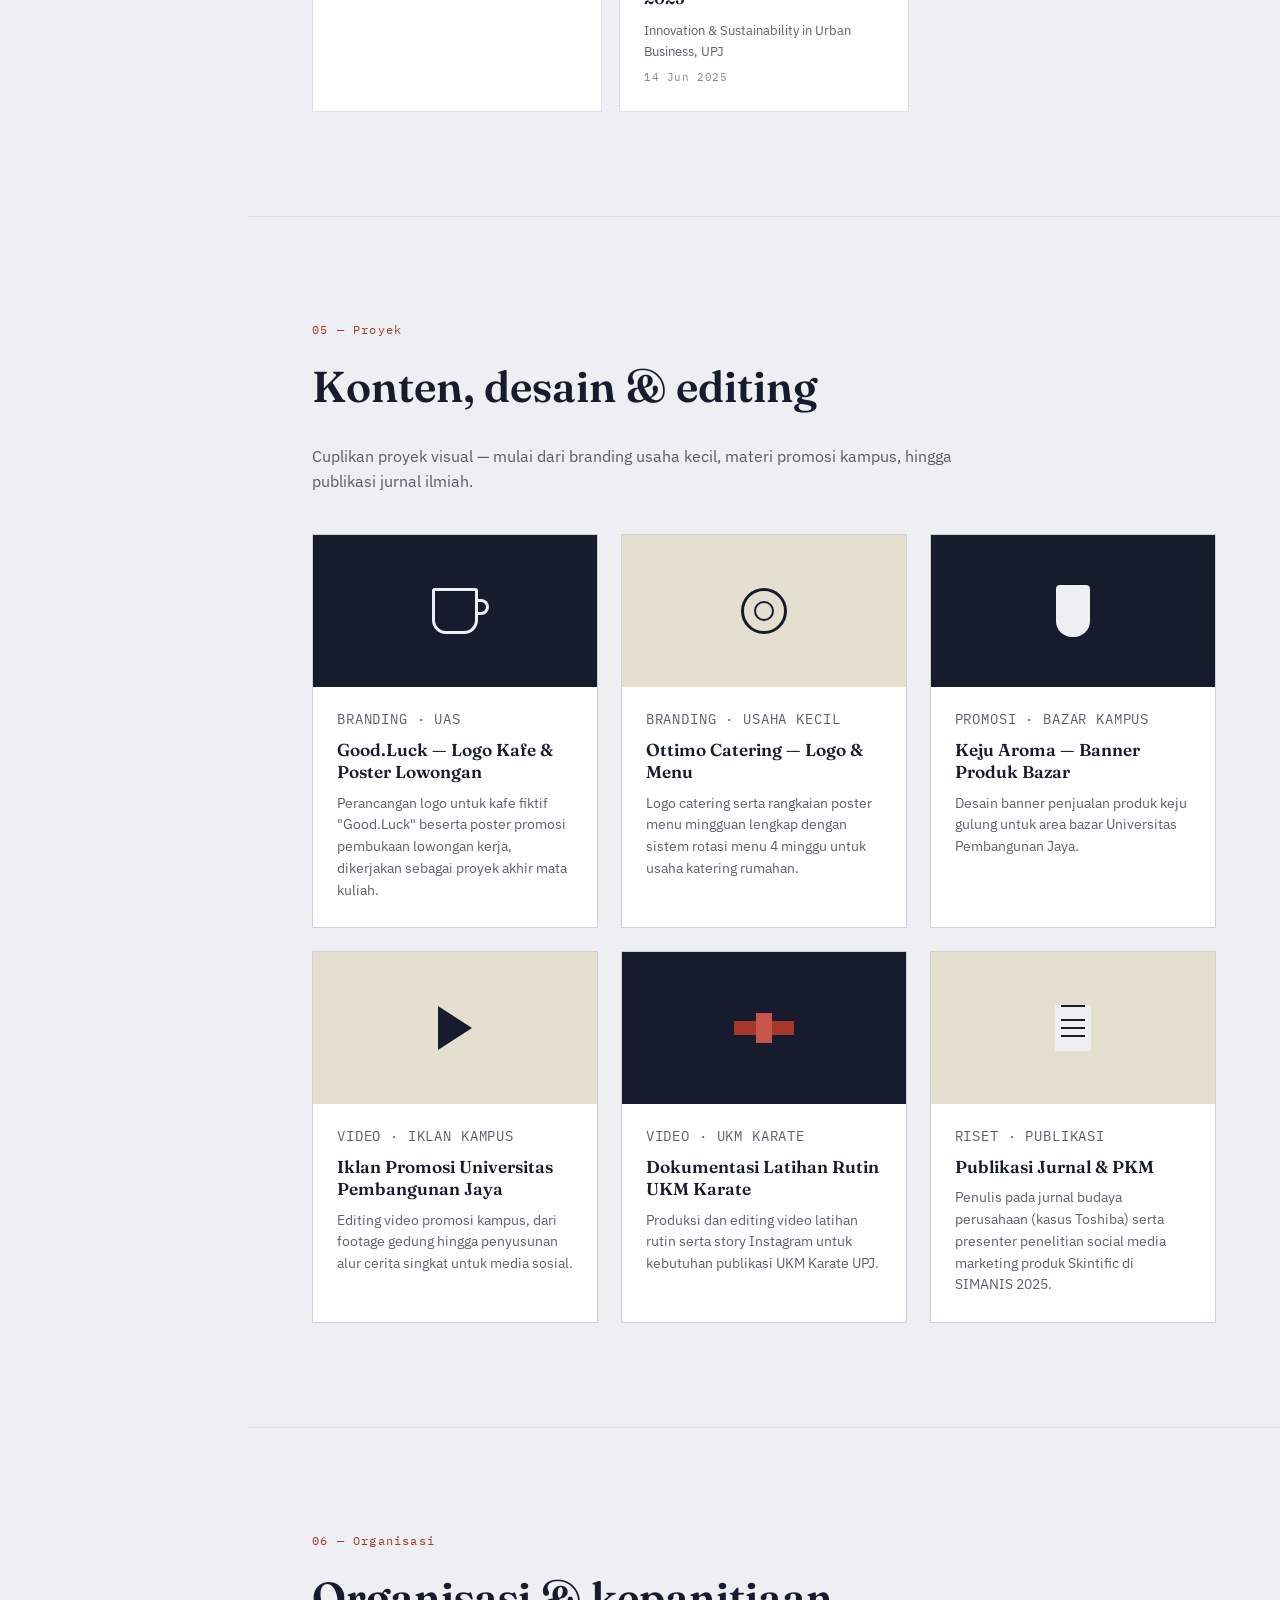
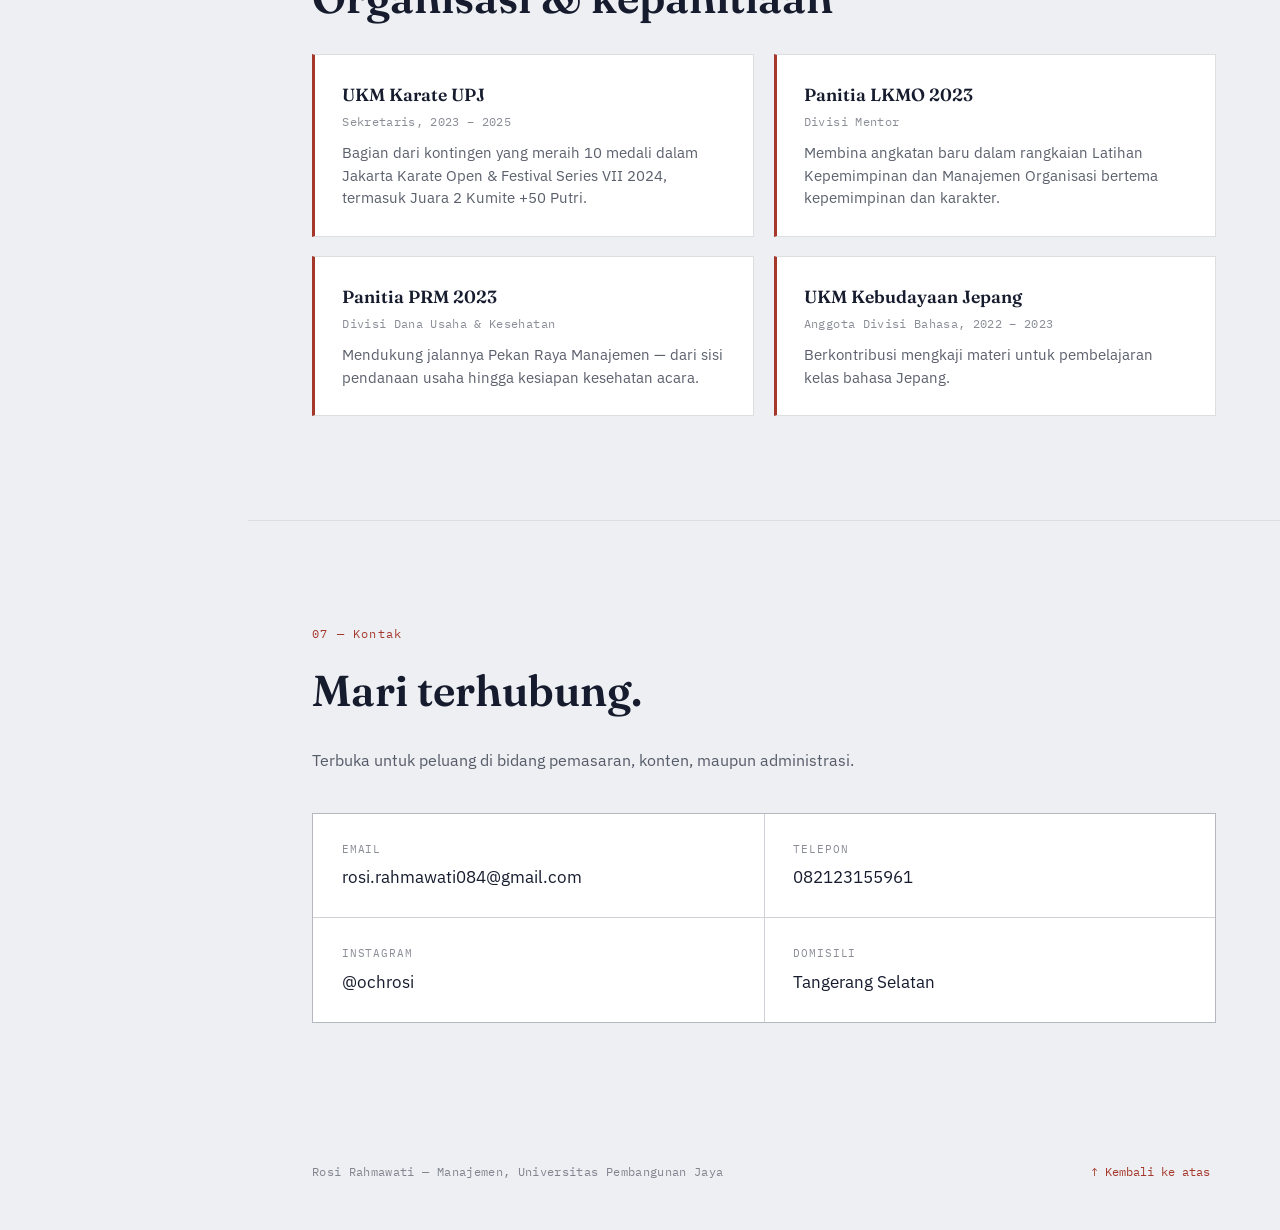
==== commit 7822ebc3: "Update index.html" ====
--- a/index.html
+++ b/index.html
@@ -66,13 +66,6 @@
         <span class="hero__name-line hero__name-line--em">Rahmawati</span>
       </h1>
 
-      <p class="hero__intro">
-        Fresh graduate Manajemen dari Universitas Pembangunan Jaya dengan pengalaman lintas
-        magang, organisasi, dan kepanitiaan mulai dari media sosial kampus, administrasi
-        keuangan BPJS Ketenagakerjaan, hingga branding usaha kecil. Terbiasa bekerja terstruktur,
-        teliti pada detail, dan disiplin.
-      </p>
-
       <div class="hero__actions">
         <a href="#proyek" class="btn btn--solid">Lihat Proyek</a>
         <a href="#kontak" class="btn btn--ghost">Hubungi Saya</a>
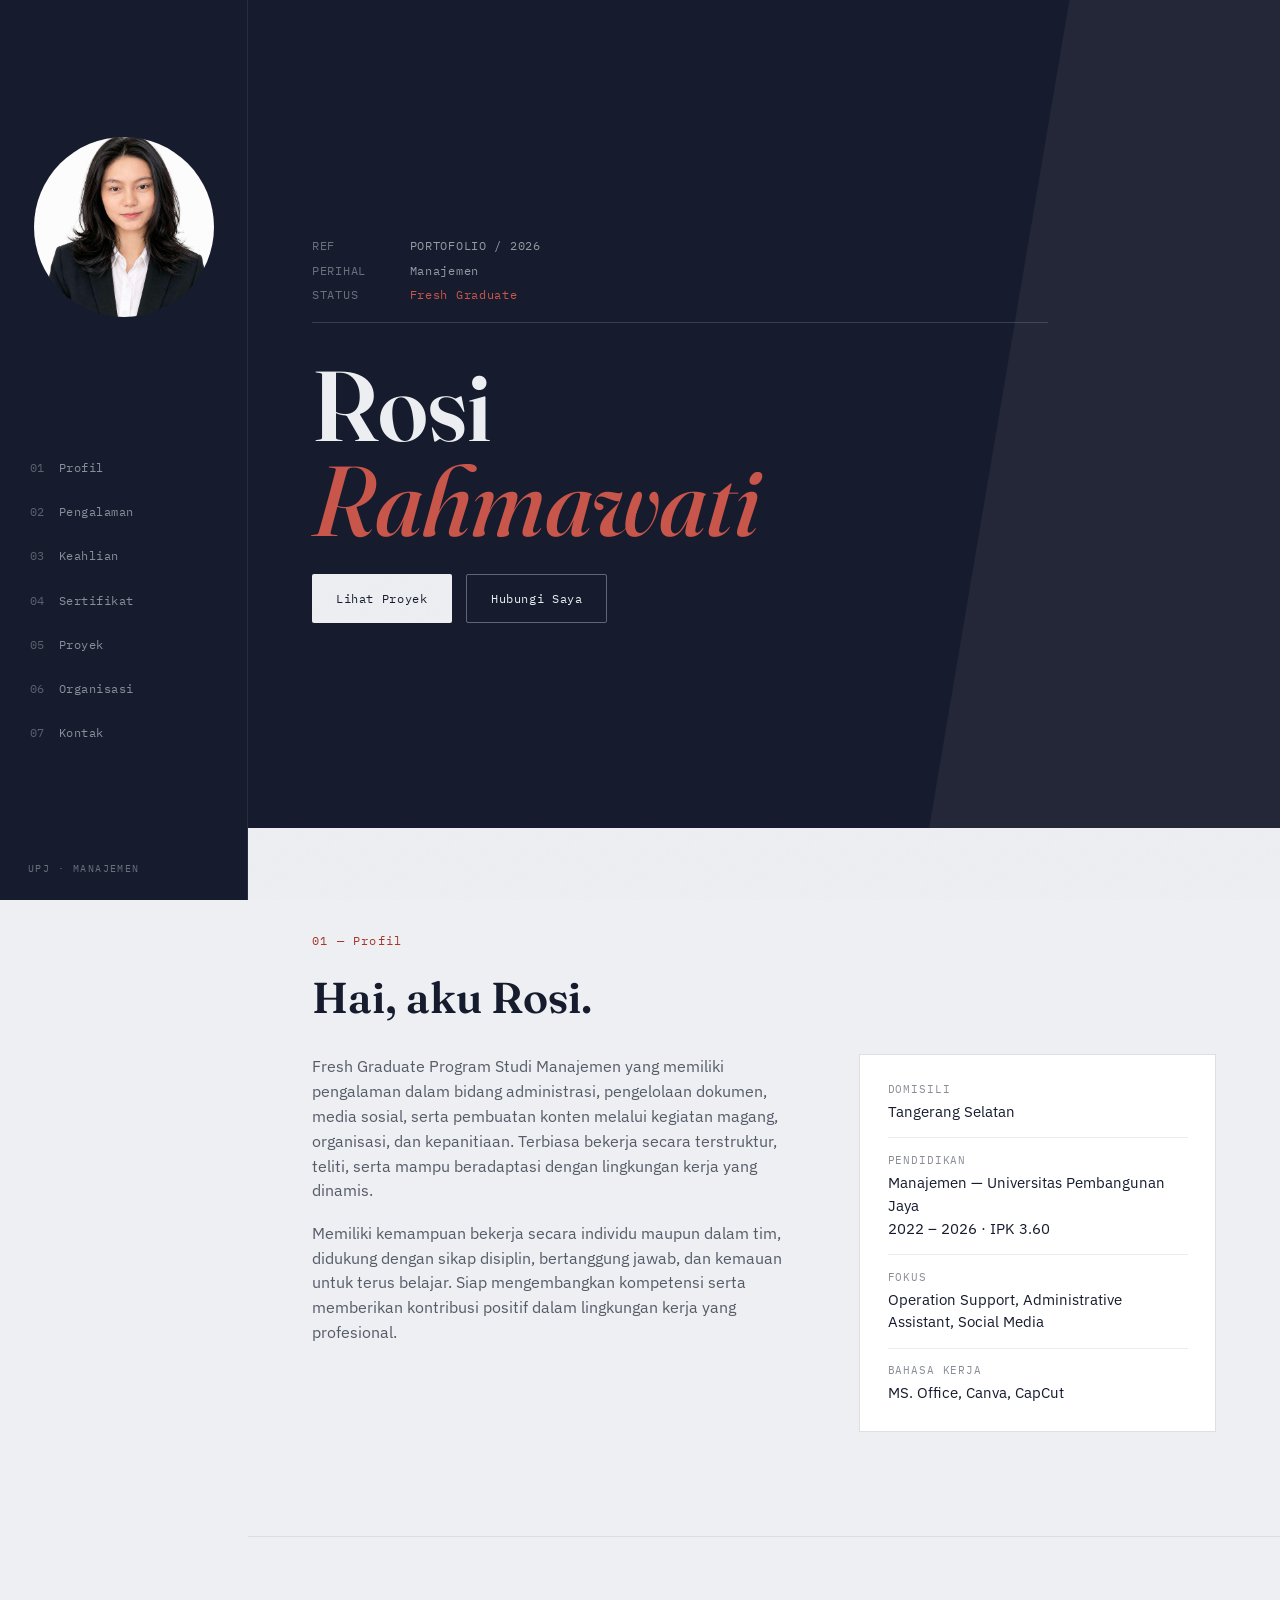
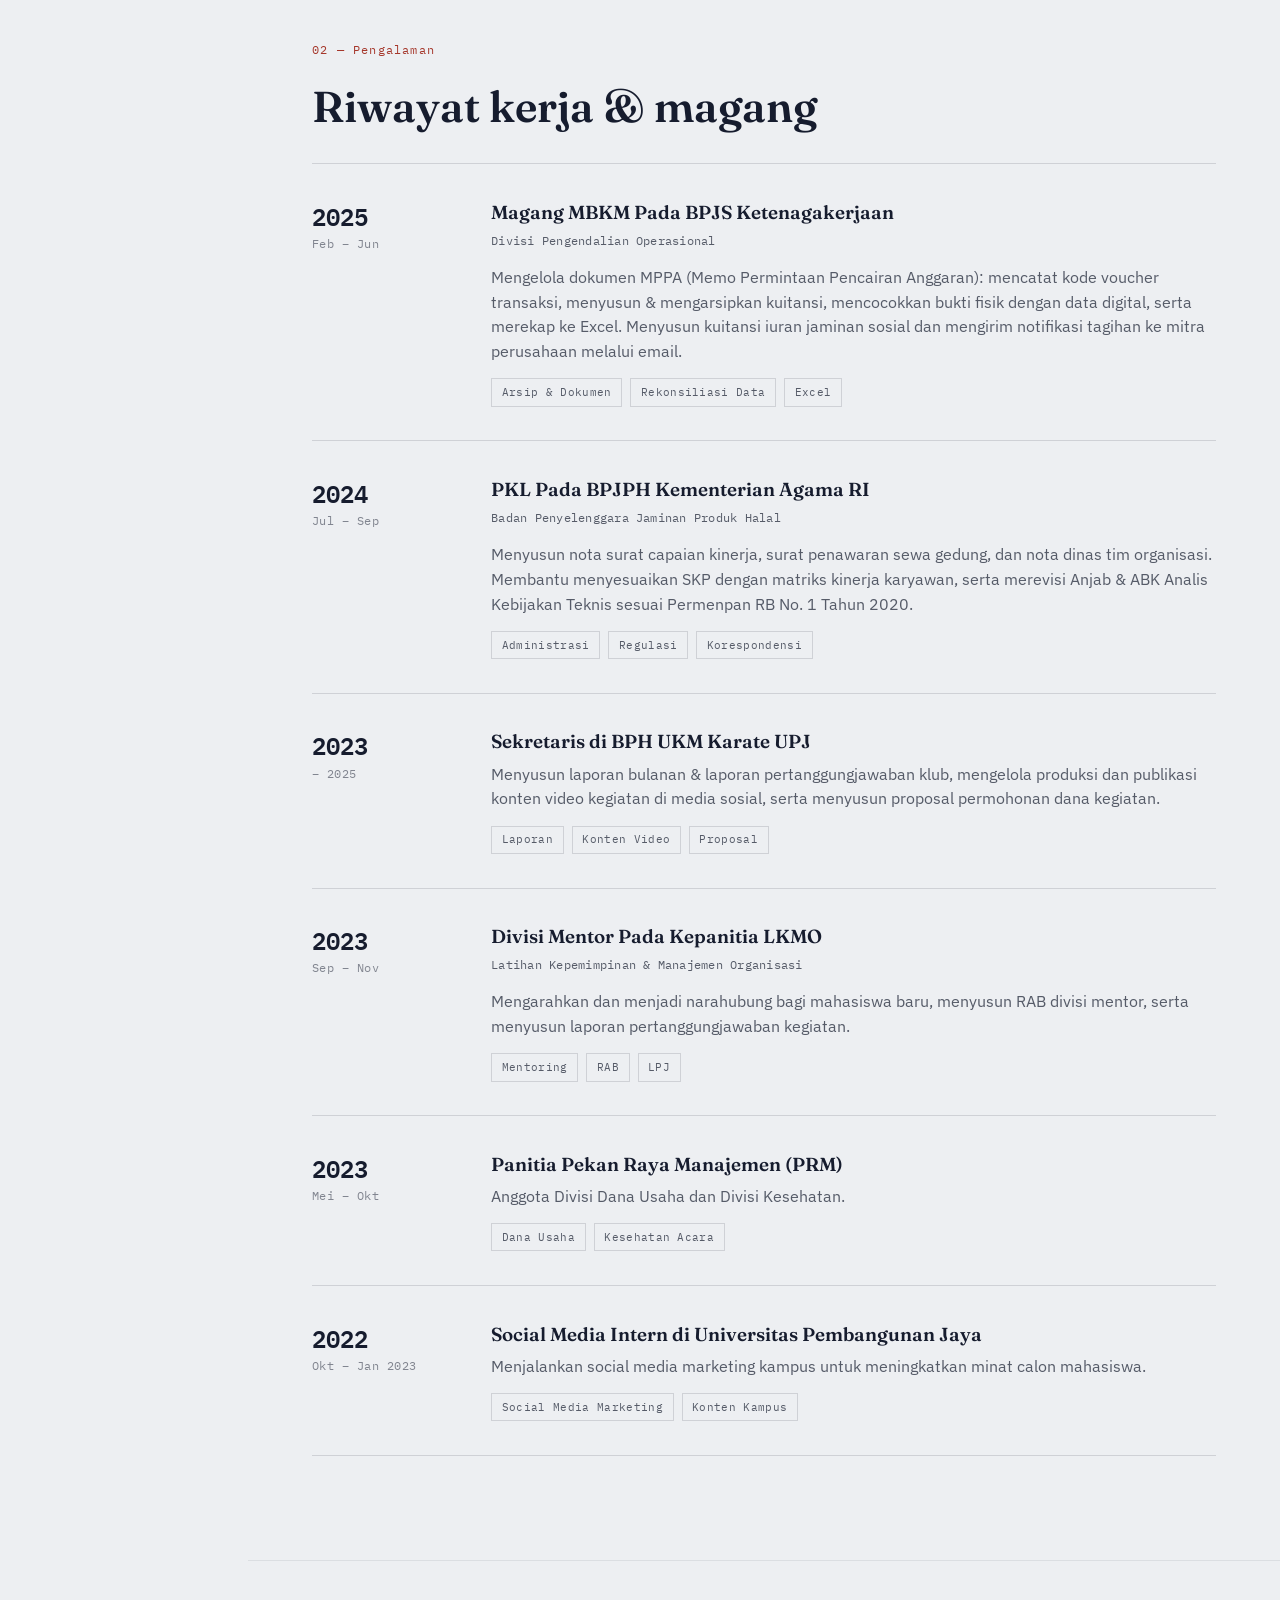
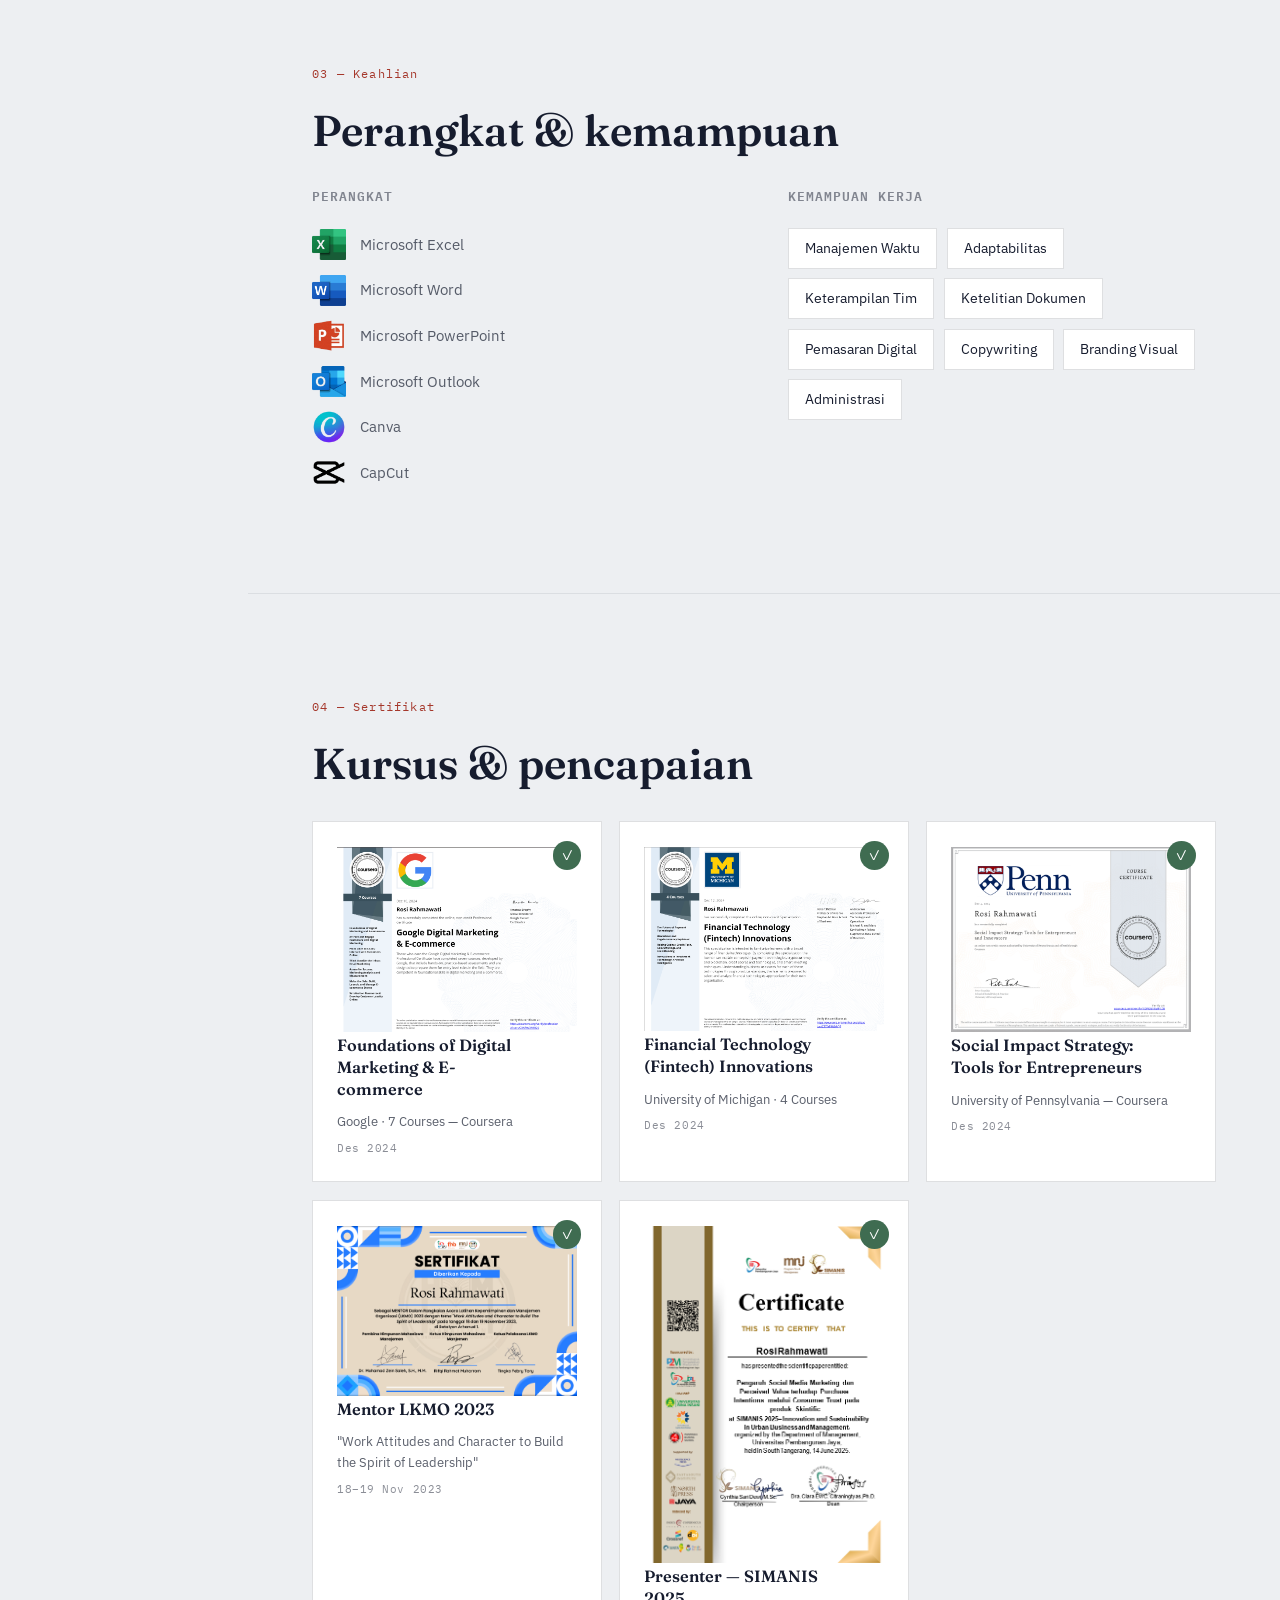
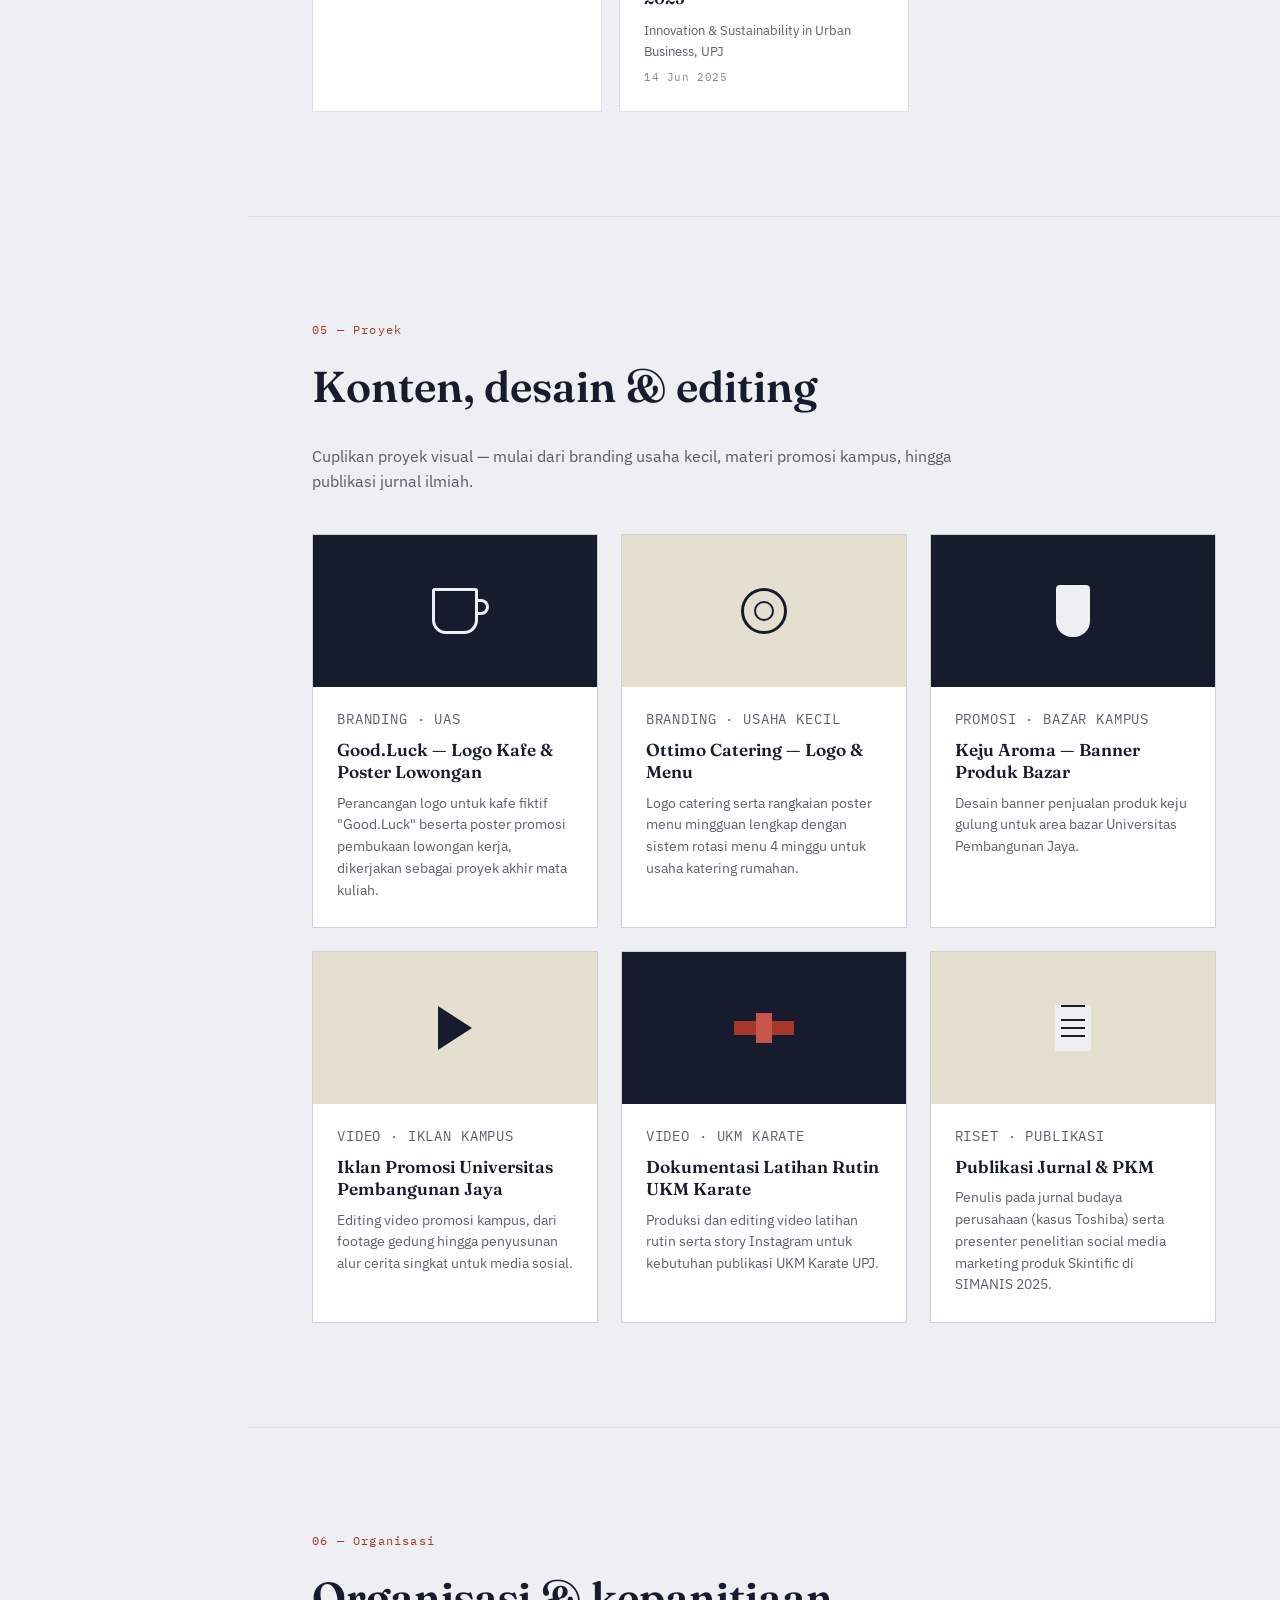
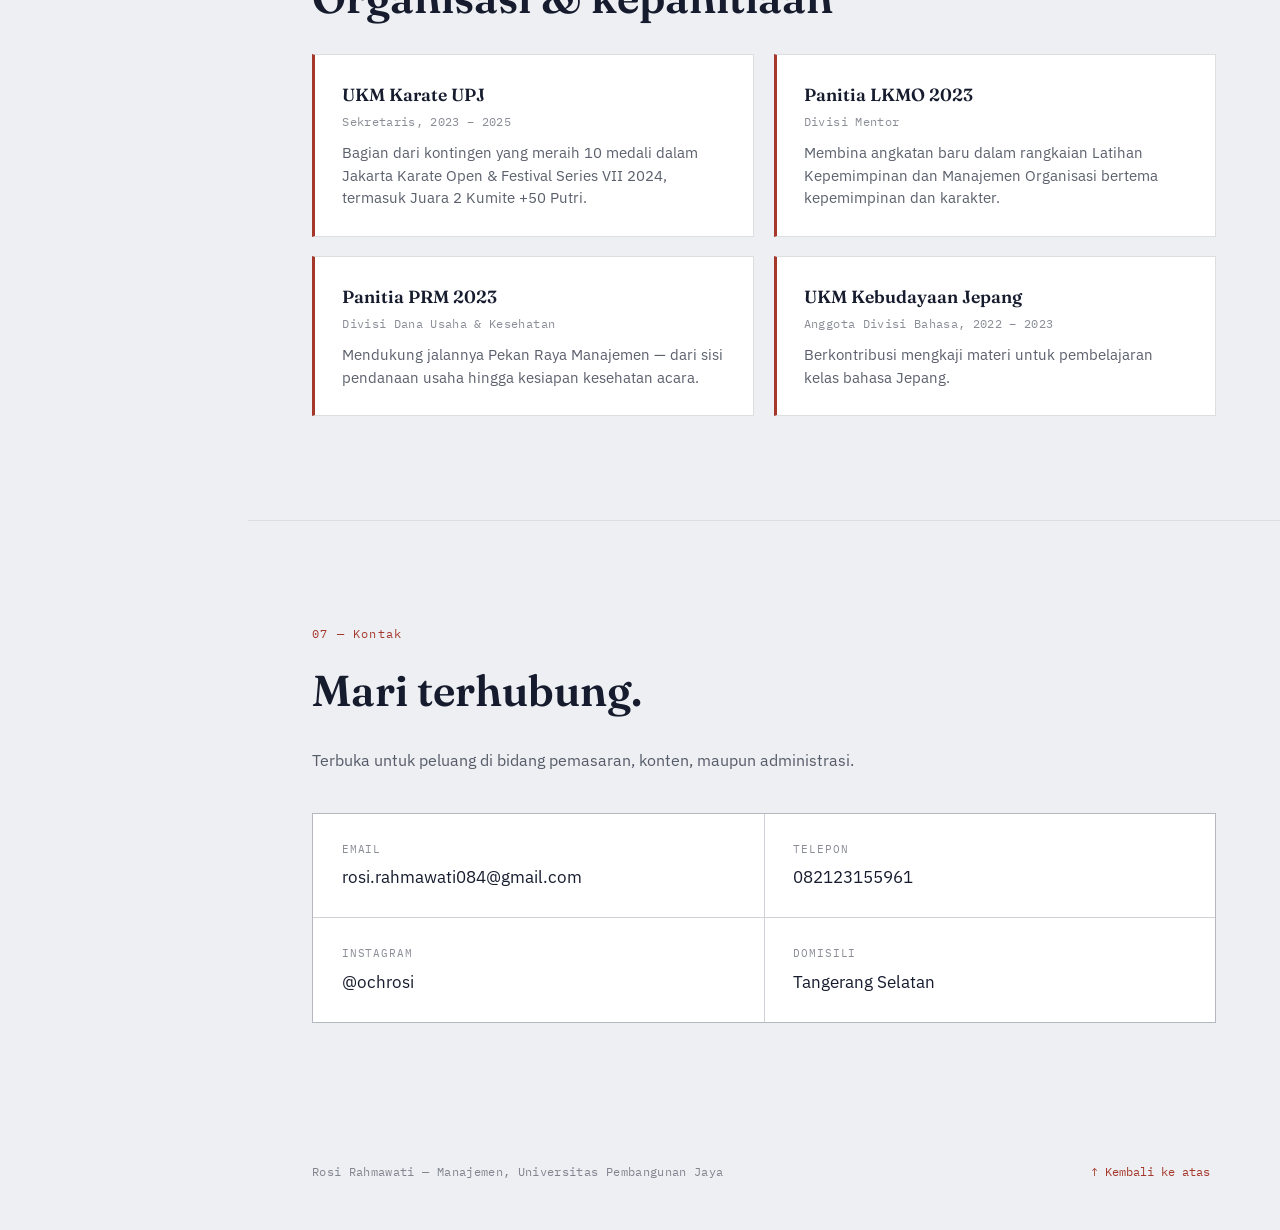
==== commit a503bc40: "Update index.html" ====
--- a/index.html
+++ b/index.html
@@ -57,7 +57,7 @@
     <div class="hero__frame">
       <div class="hero__meta">
         <div class="hero__meta-row"><span>REF</span><span>PORTOFOLIO&nbsp;/&nbsp;2026</span></div>
-        <div class="hero__meta-row"><span>PERIHAL</span><span>Manajemen &amp; Pemasaran Digital</span></div>
+        <div class="hero__meta-row"><span>PERIHAL</span><span>Manajemen </span></div>
         <div class="hero__meta-row"><span>STATUS</span><span class="hero__status">Fresh Graduate</span></div>
       </div>
 
@@ -66,6 +66,7 @@
         <span class="hero__name-line hero__name-line--em">Rahmawati</span>
       </h1>
 
+      
       <div class="hero__actions">
         <a href="#proyek" class="btn btn--solid">Lihat Proyek</a>
         <a href="#kontak" class="btn btn--ghost">Hubungi Saya</a>
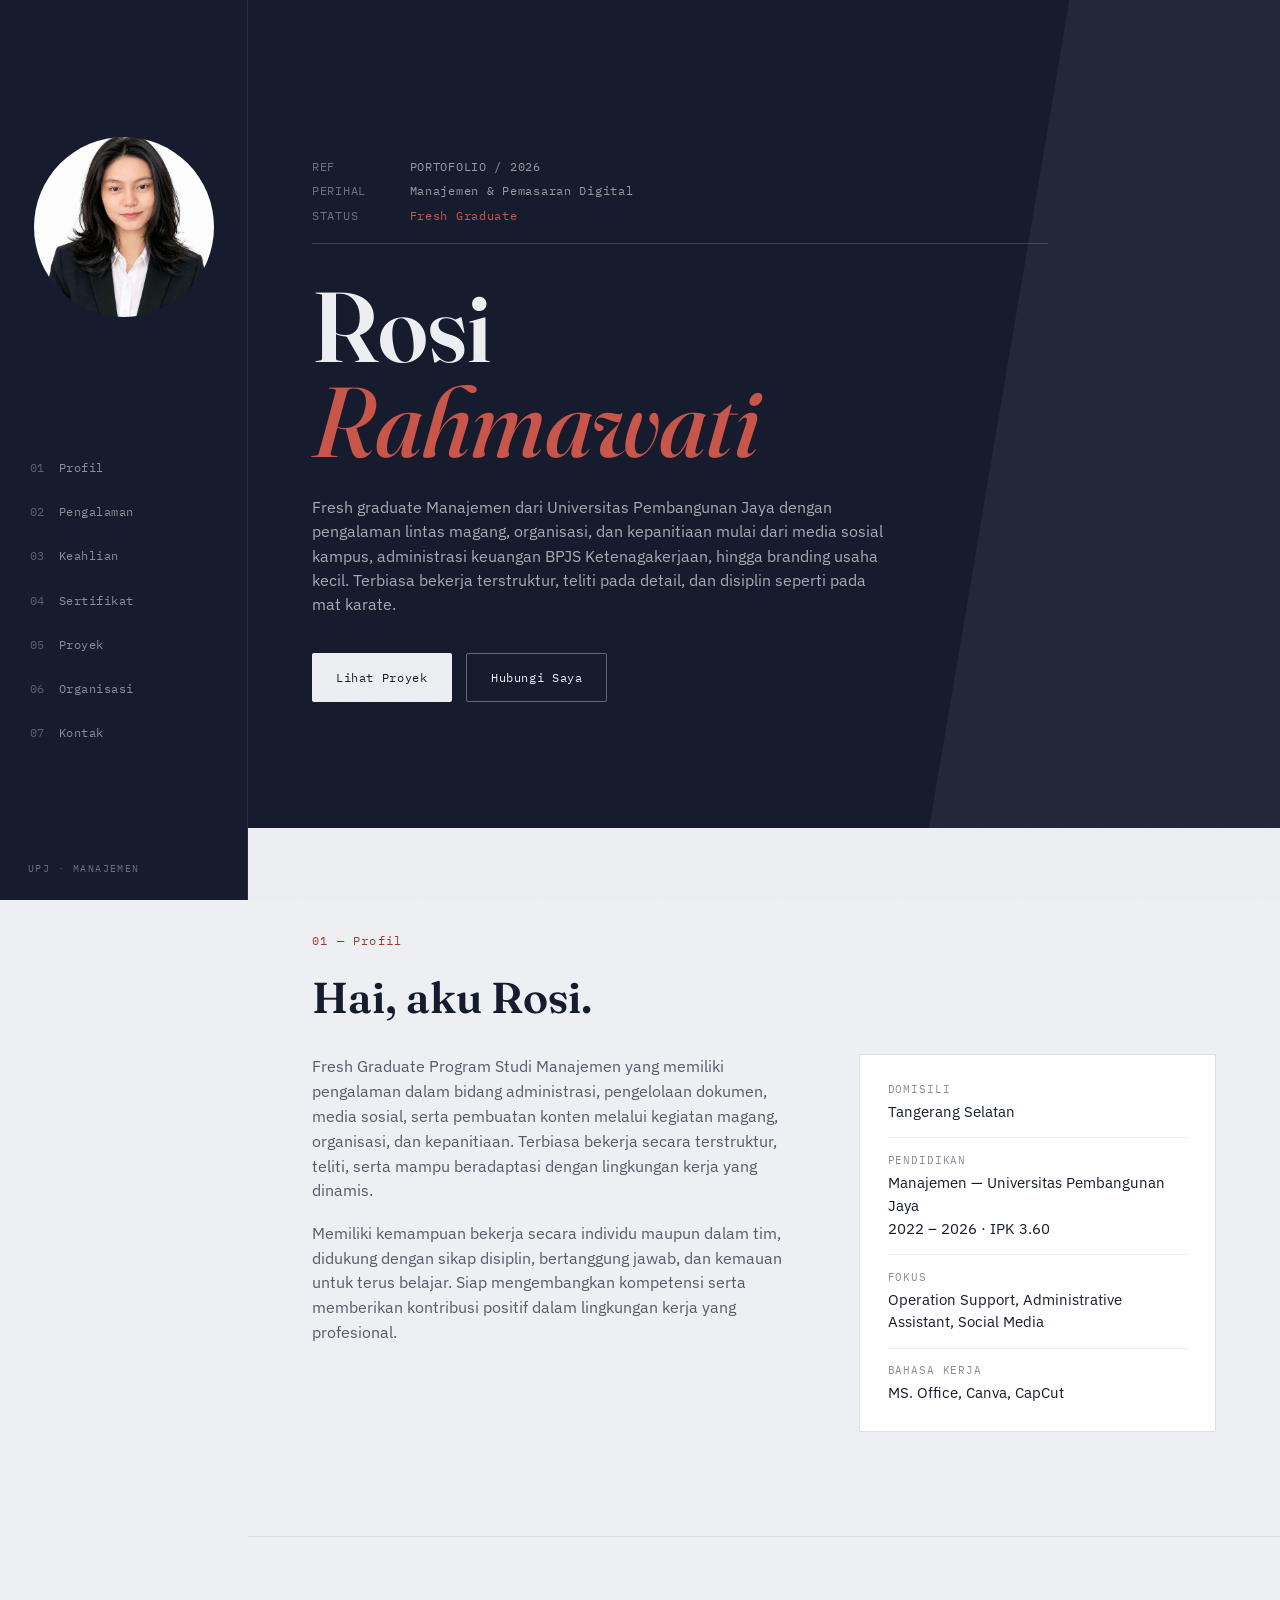
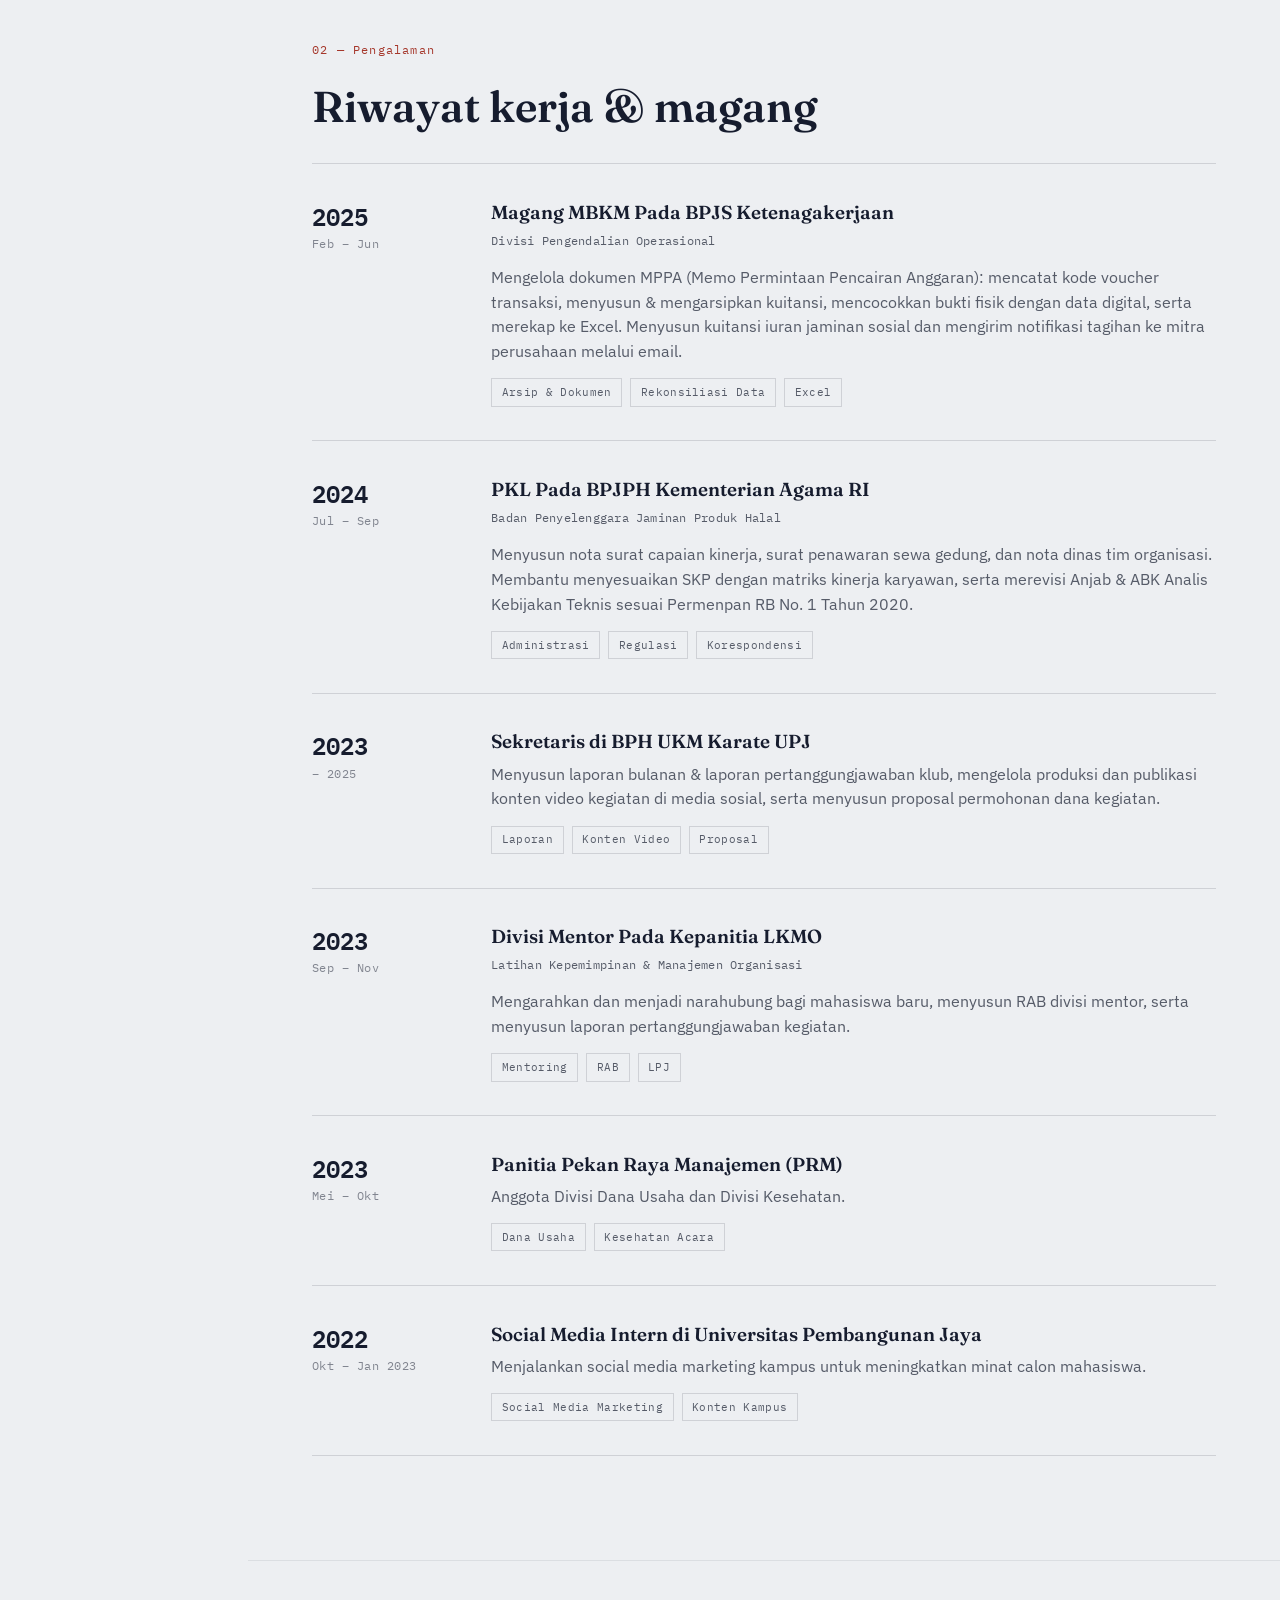
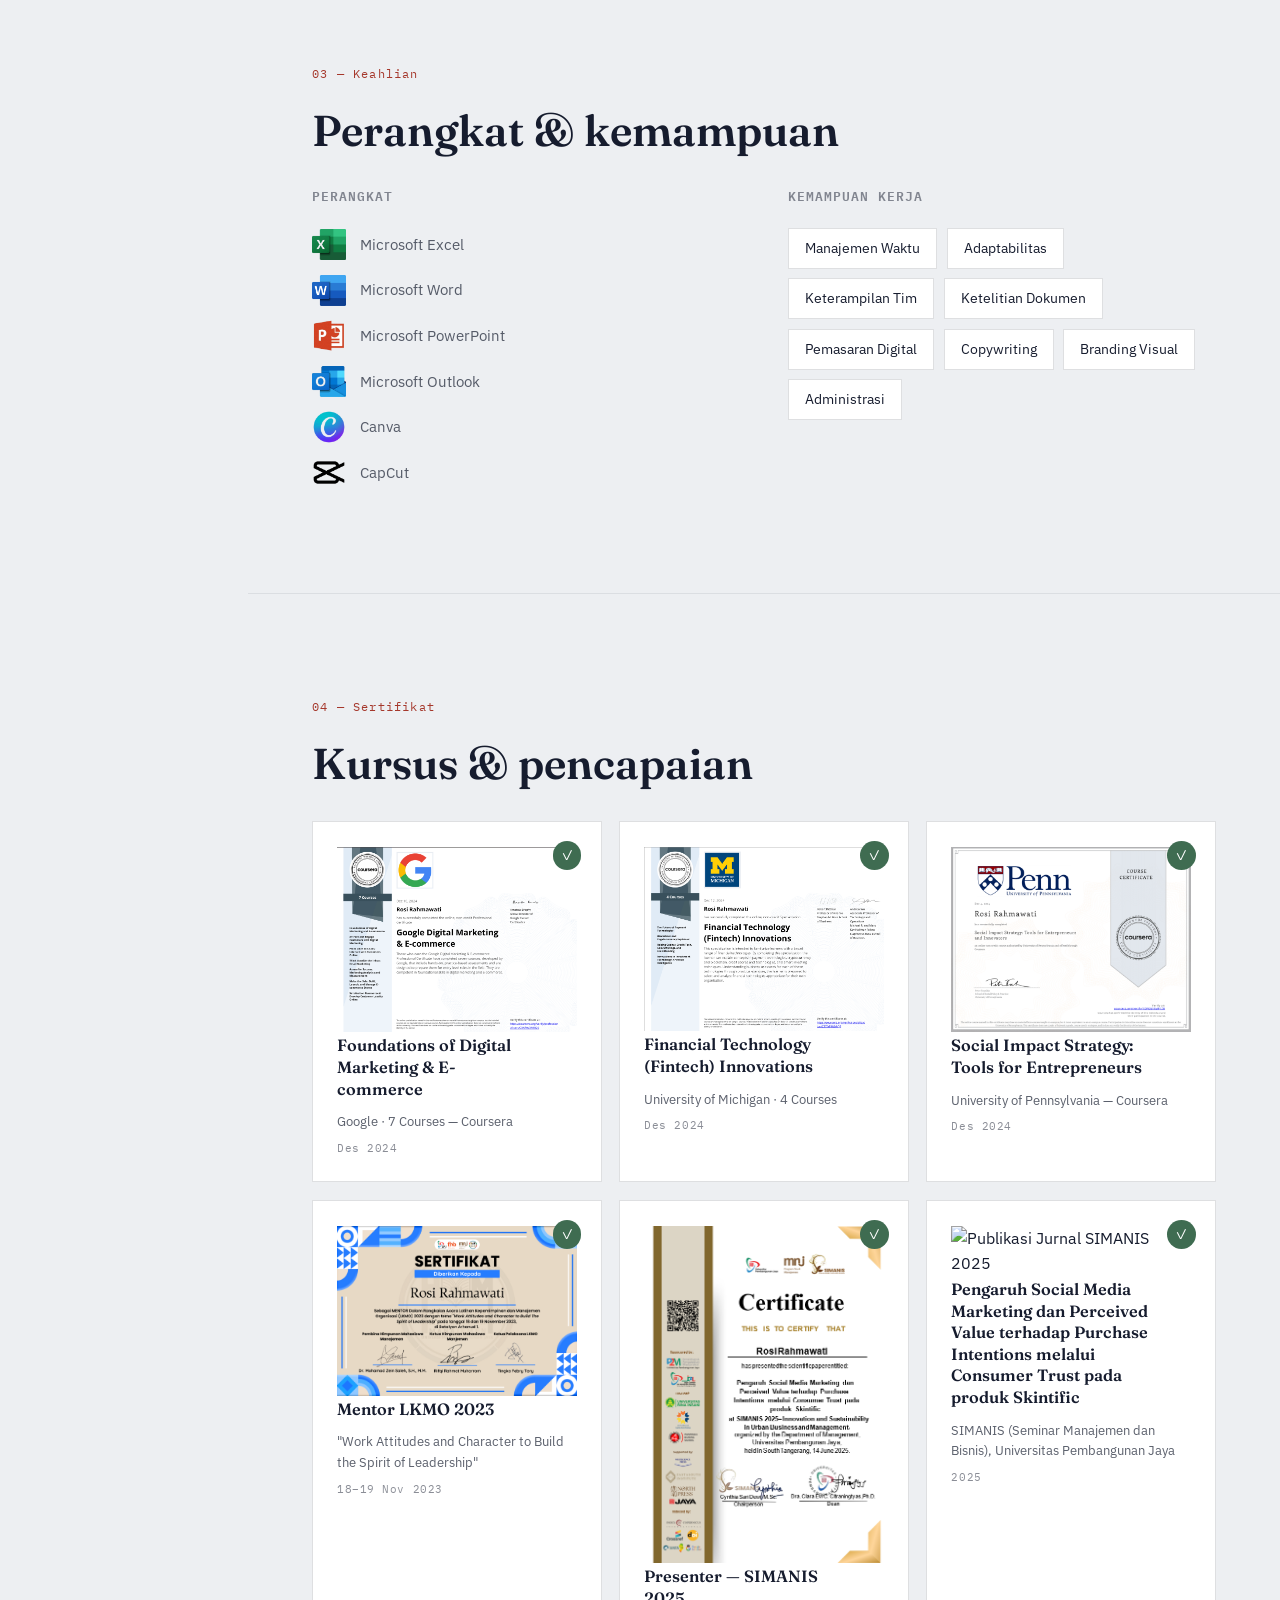
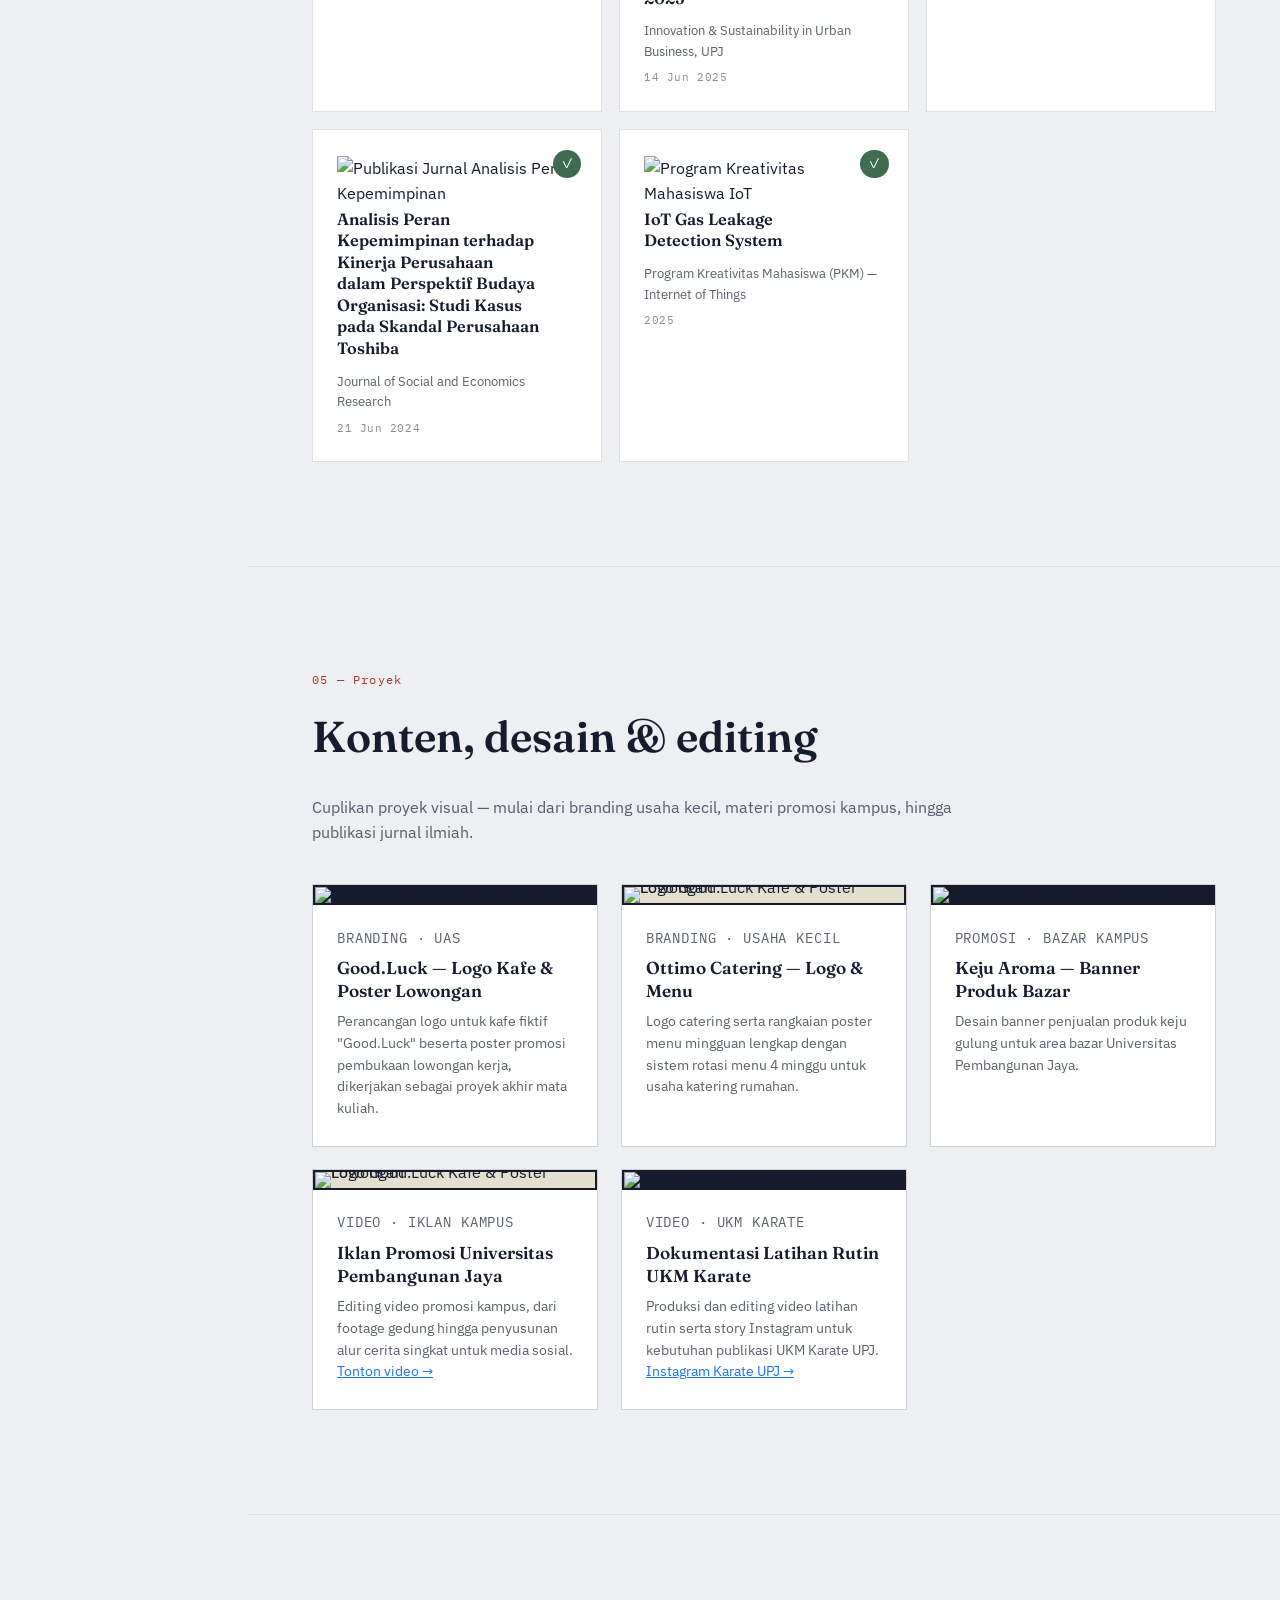
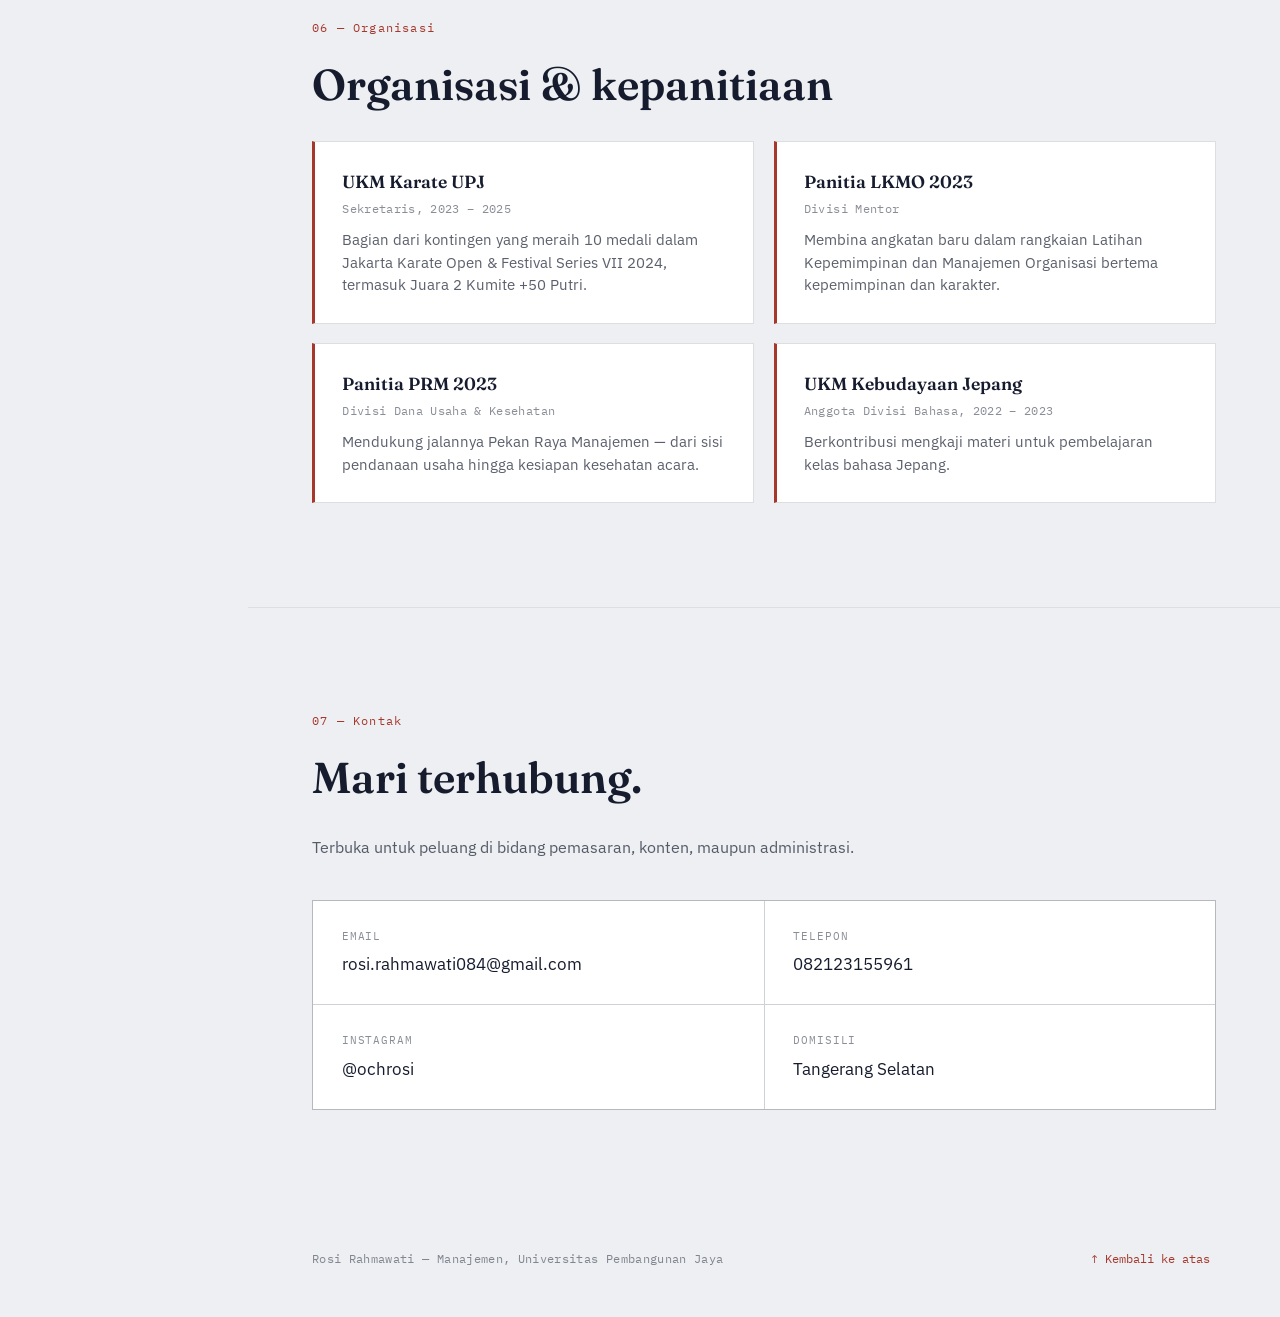
==== commit a3410d8e: "Update index.html Adding Proyek Picture" ====
--- a/index.html
+++ b/index.html
@@ -31,7 +31,7 @@
     <a href="index.html">
   <div class="tabnav__top">
       <img 
-    src="asset/portoochi.jpg" 
+    src="/asset/porto_ochi.jpg" 
     alt="Rosi Rahmawati"
     style="width: 180px; height: 180px; border-radius: 50%; object-fit: cover; display: block; margin: 0 auto;"
   ></a>
@@ -57,7 +57,7 @@
     <div class="hero__frame">
       <div class="hero__meta">
         <div class="hero__meta-row"><span>REF</span><span>PORTOFOLIO&nbsp;/&nbsp;2026</span></div>
-        <div class="hero__meta-row"><span>PERIHAL</span><span>Manajemen </span></div>
+        <div class="hero__meta-row"><span>PERIHAL</span><span>Manajemen &amp; Pemasaran Digital</span></div>
         <div class="hero__meta-row"><span>STATUS</span><span class="hero__status">Fresh Graduate</span></div>
       </div>
 
@@ -66,7 +66,13 @@
         <span class="hero__name-line hero__name-line--em">Rahmawati</span>
       </h1>
 
-      
+      <p class="hero__intro">
+        Fresh graduate Manajemen dari Universitas Pembangunan Jaya dengan pengalaman lintas
+        magang, organisasi, dan kepanitiaan mulai dari media sosial kampus, administrasi
+        keuangan BPJS Ketenagakerjaan, hingga branding usaha kecil. Terbiasa bekerja terstruktur,
+        teliti pada detail, dan disiplin seperti pada mat karate.
+      </p>
+
       <div class="hero__actions">
         <a href="#proyek" class="btn btn--solid">Lihat Proyek</a>
         <a href="#kontak" class="btn btn--ghost">Hubungi Saya</a>
@@ -234,14 +240,12 @@
       <div class="skills__col">
         <h3 class="skills__heading">Perangkat</h3>
         <ul class="skills__tools">
-        <ul class="skills__tools">
           <li><span class="tool-mark"><img src="asset/excel.jpg" alt=""></span>Microsoft Excel</li>
           <li><span class="tool-mark"><img src="asset/word.jpg" alt=""></span>Microsoft Word</li>
           <li><span class="tool-mark"><img src="asset/powerp.jpg" alt=""></span>Microsoft PowerPoint</li>
           <li><span class="tool-mark"><img src="asset/outlook.jpg" alt=""></span>Microsoft Outlook</li>
           <li><span class="tool-mark"><img src="asset/canva.jpg" alt=""></span>Canva</li>
           <li><span class="tool-mark"><img src="asset/capcut.jpg" alt=""></span>CapCut</li>
-        </ul>
         </ul>
       </div>
       <div class="skills__col">
@@ -321,7 +325,48 @@
           <p class="stamp-card__date">14 Jun 2025</p>
         </div>
       </article>
-    </div>
+      <article class="stamp-card">
+
+        <div class="stamp-card__media">
+          <img src="asset/sertif/sosmark.png" alt="Publikasi Jurnal SIMANIS 2025">
+          <span class="stamp-card__seal">✓</span>
+        </div>
+
+        <div class="stamp-card__body">
+          <h3>Pengaruh Social Media Marketing dan Perceived Value terhadap Purchase Intentions melalui Consumer Trust pada produk Skintific</h3>
+          <p class="stamp-card__issuer">SIMANIS (Seminar Manajemen dan Bisnis), Universitas Pembangunan Jaya</p>
+          <p class="stamp-card__date">2025</p>
+        </div>
+        </article>
+      </article>
+      <article class="stamp-card">
+         <div class="stamp-card__media">
+          <img src="asset/sertif/analisis.png" alt="Publikasi Jurnal Analisis Peran Kepemimpinan">
+          <span class="stamp-card__seal">✓</span>
+        </div>
+
+        <div class="stamp-card__body">
+          <h3>Analisis Peran Kepemimpinan terhadap Kinerja Perusahaan dalam Perspektif Budaya Organisasi: Studi Kasus pada Skandal Perusahaan Toshiba</h3>
+          <p class="stamp-card__issuer">Journal of Social and Economics Research</p>
+          <p class="stamp-card__date">21 Jun 2024</p>
+        </div>
+      </article>
+      <article class="stamp-card">
+
+  <div class="stamp-card__media">
+    <img src="asset/sertif/pkm-iot.png" alt="Program Kreativitas Mahasiswa IoT">
+    <span class="stamp-card__seal">✓</span>
+  </div>
+
+  <div class="stamp-card__body">
+    <h3>IoT Gas Leakage Detection System</h3>
+    <p class="stamp-card__issuer">Program Kreativitas Mahasiswa (PKM) — Internet of Things</p>
+    <p class="stamp-card__date">2025</p>
+  </div>
+
+</article>
+    </div>
+    
     
   </section>
 
@@ -336,19 +381,21 @@
 
     <div class="works">
       <article class="work-card work-card--navy">
-        <div class="work-card__swatch" data-swatch="cafe" aria-hidden="true">
-          <span class="swatch-cup"></span>
+        <div class="work-card__swatch" data-swatch="cafe" aria-hidden="true" style="display: inline-block; width: auto; height: auto; line-height: 0; border: 2px solid currentColor; overflow: hidden;">
+          <img src="asset/sertif/goodluck.png" alt="Logo Good.Luck Kafe & Poster Lowongan" style="display: block; width: 100%; height: auto; object-fit: contain;">
+          <span></span> 
         </div>
         <div class="work-card__body">
           <p class="work-card__tag">Branding · UAS</p>
           <h3>Good.Luck — Logo Kafe &amp; Poster Lowongan</h3>
           <p>Perancangan logo untuk kafe fiktif "Good.Luck" beserta poster promosi pembukaan lowongan kerja, dikerjakan sebagai proyek akhir mata kuliah.</p>
         </div>
-      </article>
-
+
+      </article>
       <article class="work-card work-card--sand">
-        <div class="work-card__swatch" data-swatch="catering" aria-hidden="true">
-          <span class="swatch-plate"></span>
+        <div class="work-card__swatch" data-swatch="cafe" aria-hidden="true" style="display: inline-block; width: auto; height: auto; line-height: 0; border: 2px solid currentColor; overflow: hidden;">
+          <img src="asset/sertif/ottimo.png" alt="Logo Good.Luck Kafe & Poster Lowongan" style="display: block; width: 100%; height: auto; object-fit: contain;">
+          <span></span> 
         </div>
         <div class="work-card__body">
           <p class="work-card__tag">Branding · Usaha Kecil</p>
@@ -358,8 +405,9 @@
       </article>
 
       <article class="work-card work-card--navy">
-        <div class="work-card__swatch" data-swatch="snack" aria-hidden="true">
-          <span class="swatch-banner"></span>
+         <div class="work-card__swatch" data-swatch="cafe" aria-hidden="true" style="display: inline-block; width: auto; height: auto; line-height: 0; border: 2px solid currentColor; overflow: hidden;">
+          <img src="asset/sertif/keju.png" alt="Logo Good.Luck Kafe & Poster Lowongan" style="display: block; width: 100%; height: auto; object-fit: contain;">
+          <span></span> 
         </div>
         <div class="work-card__body">
           <p class="work-card__tag">Promosi · Bazar Kampus</p>
@@ -368,36 +416,29 @@
         </div>
       </article>
 
-      <article class="work-card work-card--sand">
-        <div class="work-card__swatch" data-swatch="video" aria-hidden="true">
-          <span class="swatch-play"></span>
+<article class="work-card work-card--sand">
+        <div class="work-card__swatch" data-swatch="cafe" aria-hidden="true" style="display: inline-block; width: 100%; height: auto; line-height: 0; border: 2px solid currentColor; overflow: hidden;">
+          <img src="asset/sertif/promosi.png" alt="Logo Good.Luck Kafe & Poster Lowongan" style="display: block; width: 100%; height: auto; object-fit: contain;">
+          <span></span> 
         </div>
         <div class="work-card__body">
           <p class="work-card__tag">Video · Iklan Kampus</p>
           <h3>Iklan Promosi Universitas Pembangunan Jaya</h3>
           <p>Editing video promosi kampus, dari footage gedung hingga penyusunan alur cerita singkat untuk media sosial.</p>
+          <p><a href="https://drive.google.com/file/d/1bNJp4Kug8XPMnBpInzAdeJt1pRSJ93vK/view?usp=drivesdk" target="_blank" rel="noopener noreferrer" style="color: #1a73e8; text-decoration: underline;">Tonton video →</a></p>
         </div>
       </article>
 
       <article class="work-card work-card--navy">
-        <div class="work-card__swatch" data-swatch="karate" aria-hidden="true">
-          <span class="swatch-belt"></span>
+        <div class="work-card__swatch" data-swatch="cafe" aria-hidden="true" style="display: inline-block; width: auto; height: auto; line-height: 0; border: 2px solid currentColor; overflow: hidden;">
+          <img src="asset/sertif/karate.png" alt="Logo Good.Luck Kafe & Poster Lowongan" style="display: block; width: 100%; height: auto; object-fit: contain;">
+          <span></span> 
         </div>
         <div class="work-card__body">
           <p class="work-card__tag">Video · UKM Karate</p>
           <h3>Dokumentasi Latihan Rutin UKM Karate</h3>
           <p>Produksi dan editing video latihan rutin serta story Instagram untuk kebutuhan publikasi UKM Karate UPJ.</p>
-        </div>
-      </article>
-
-      <article class="work-card work-card--sand">
-        <div class="work-card__swatch" data-swatch="journal" aria-hidden="true">
-          <span class="swatch-doc"></span>
-        </div>
-        <div class="work-card__body">
-          <p class="work-card__tag">Riset · Publikasi</p>
-          <h3>Publikasi Jurnal &amp; PKM</h3>
-          <p>Penulis pada jurnal budaya perusahaan (kasus Toshiba) serta presenter penelitian social media marketing produk Skintific di SIMANIS 2025.</p>
+          <p><a href="https://www.instagram.com/upj.karate.team?igsi=YmN3aGh2bnhldTIz" target="_blank" rel="noopener noreferrer" style="color: #1a73e8; text-decoration: underline;">Instagram Karate UPJ →</a></p>
         </div>
       </article>
     </div>
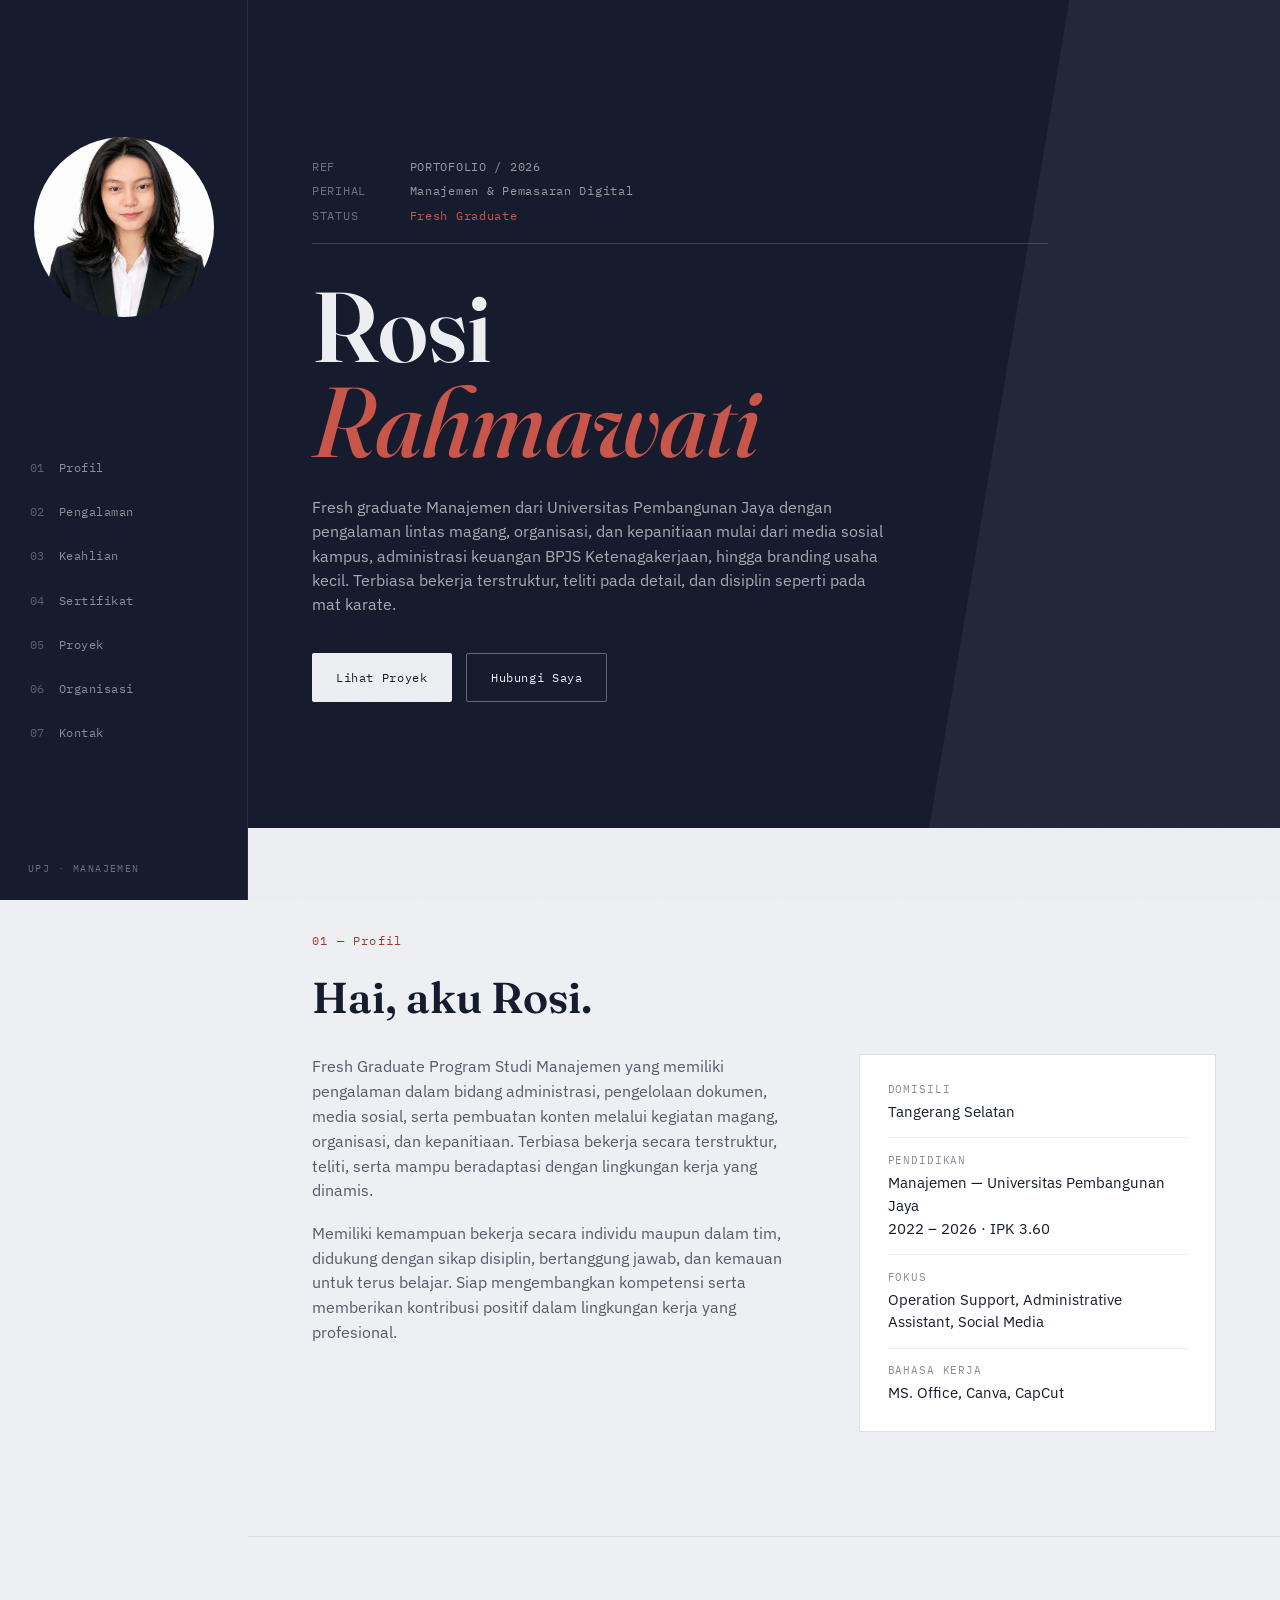
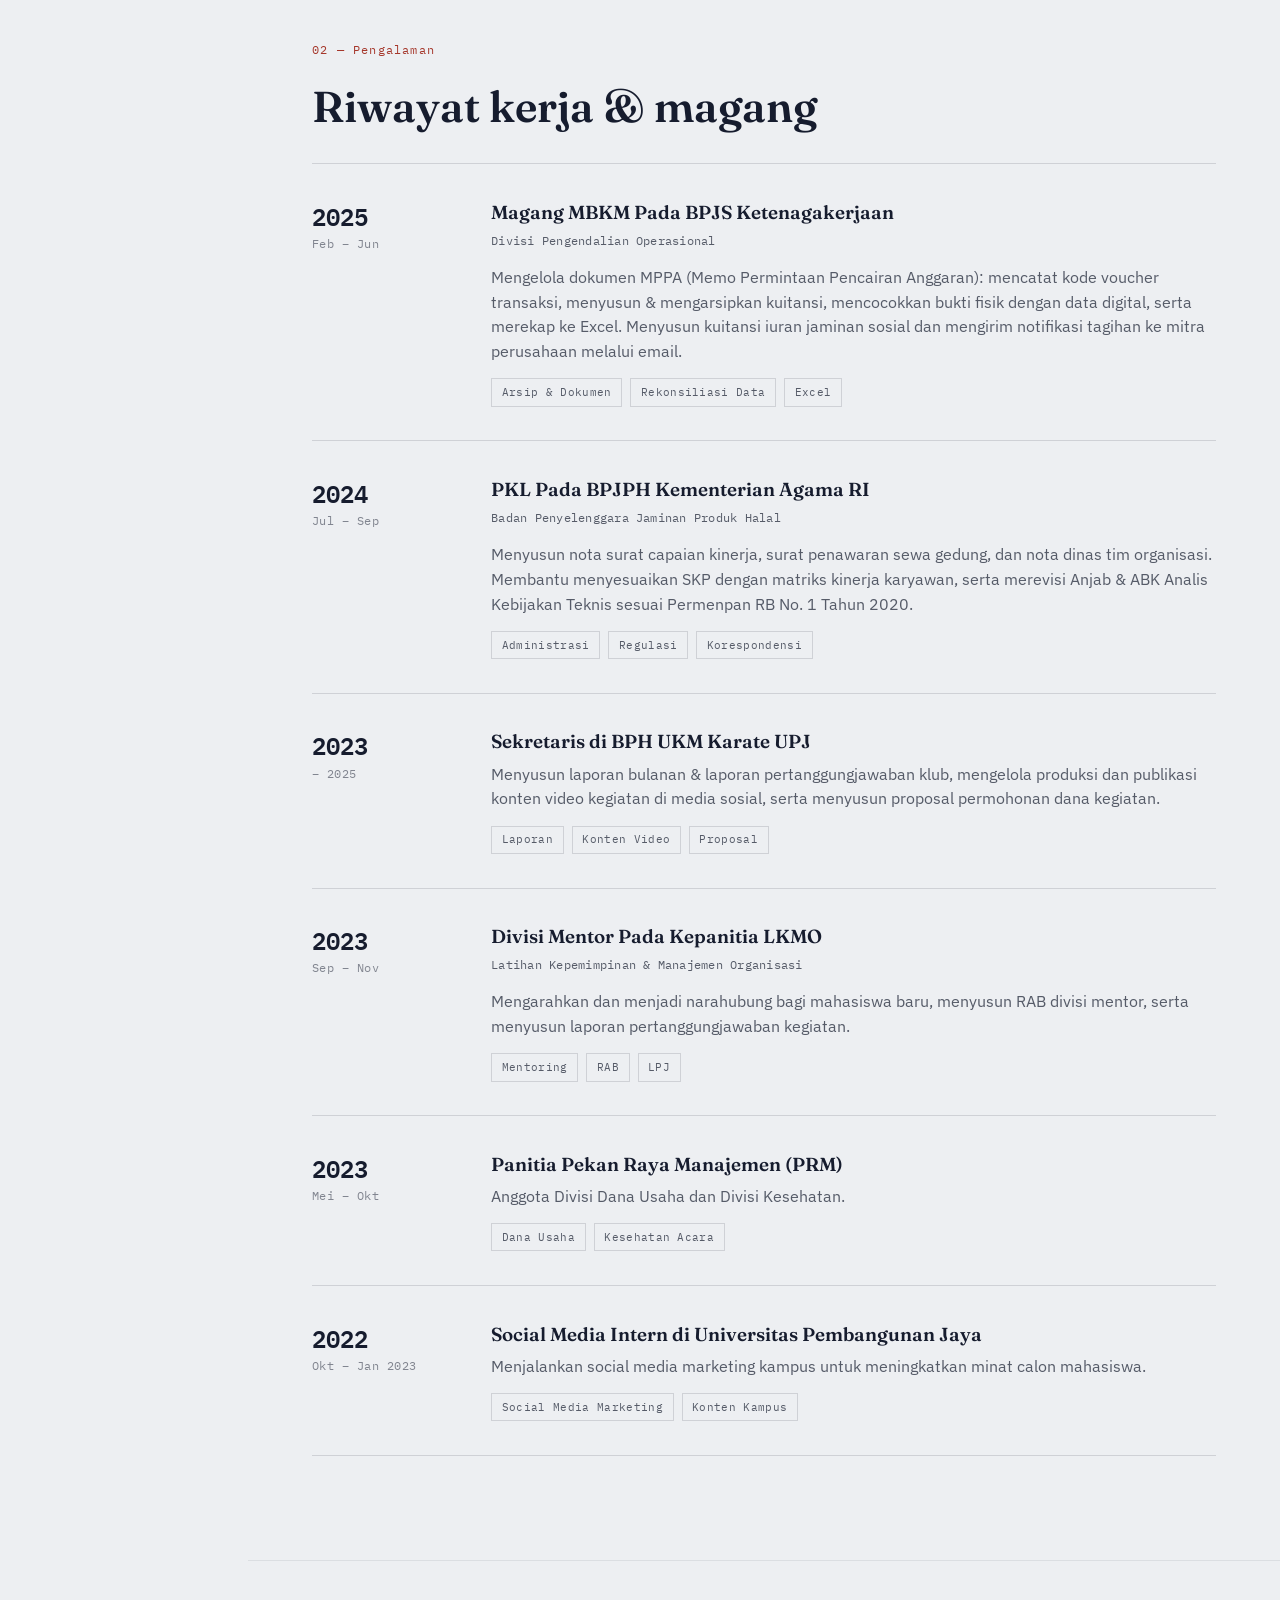
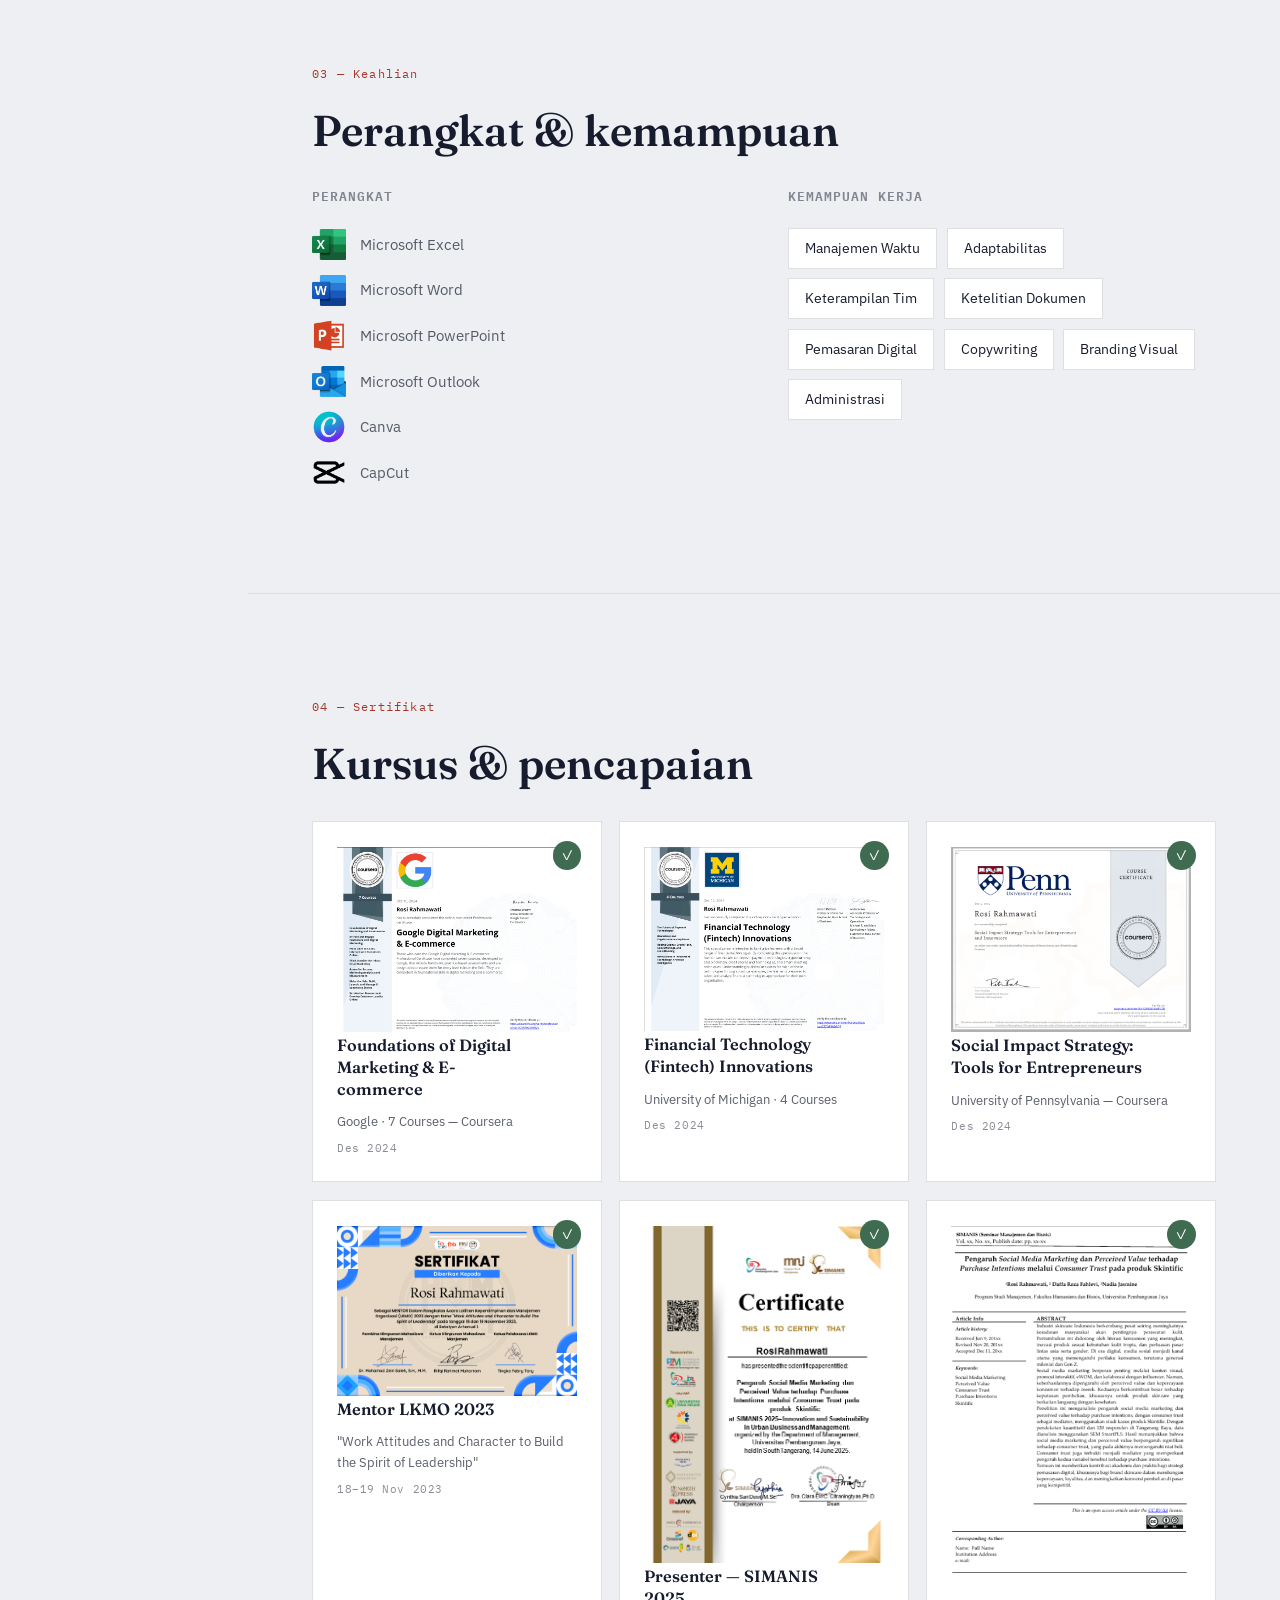
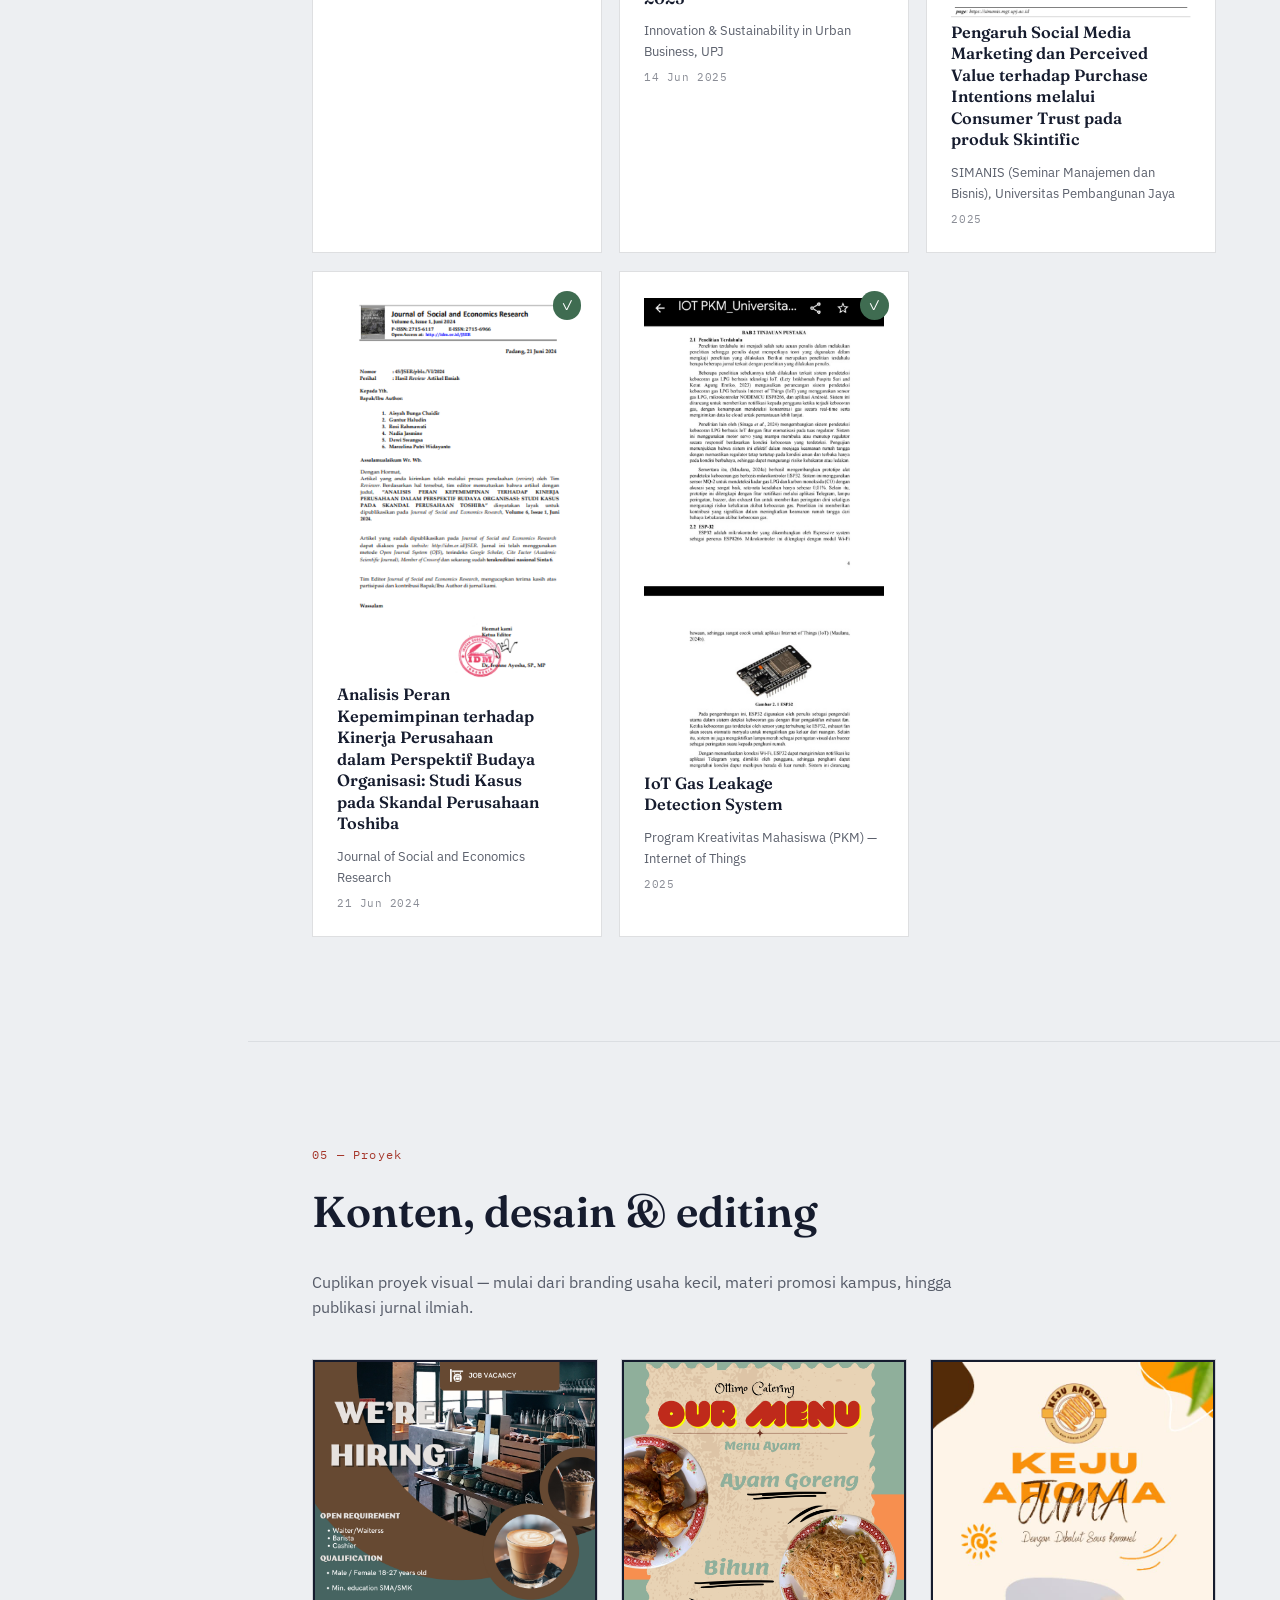
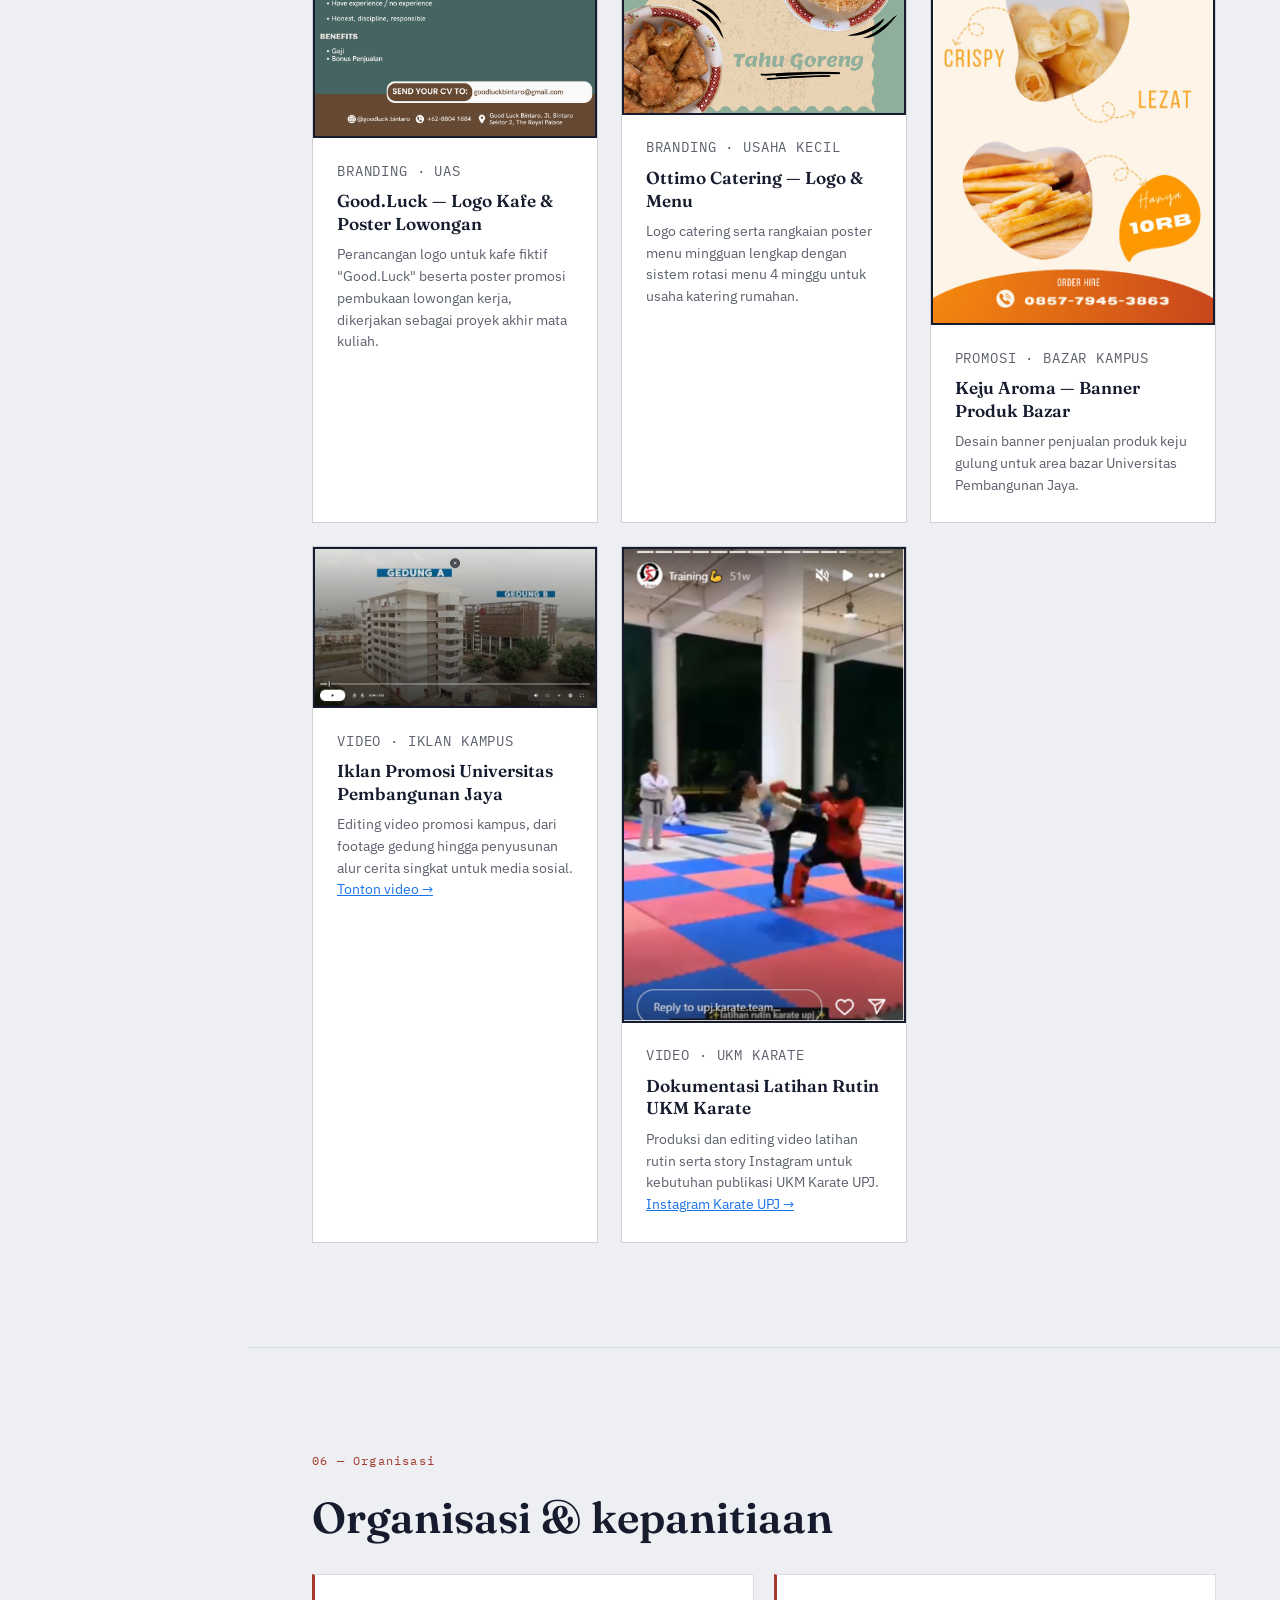
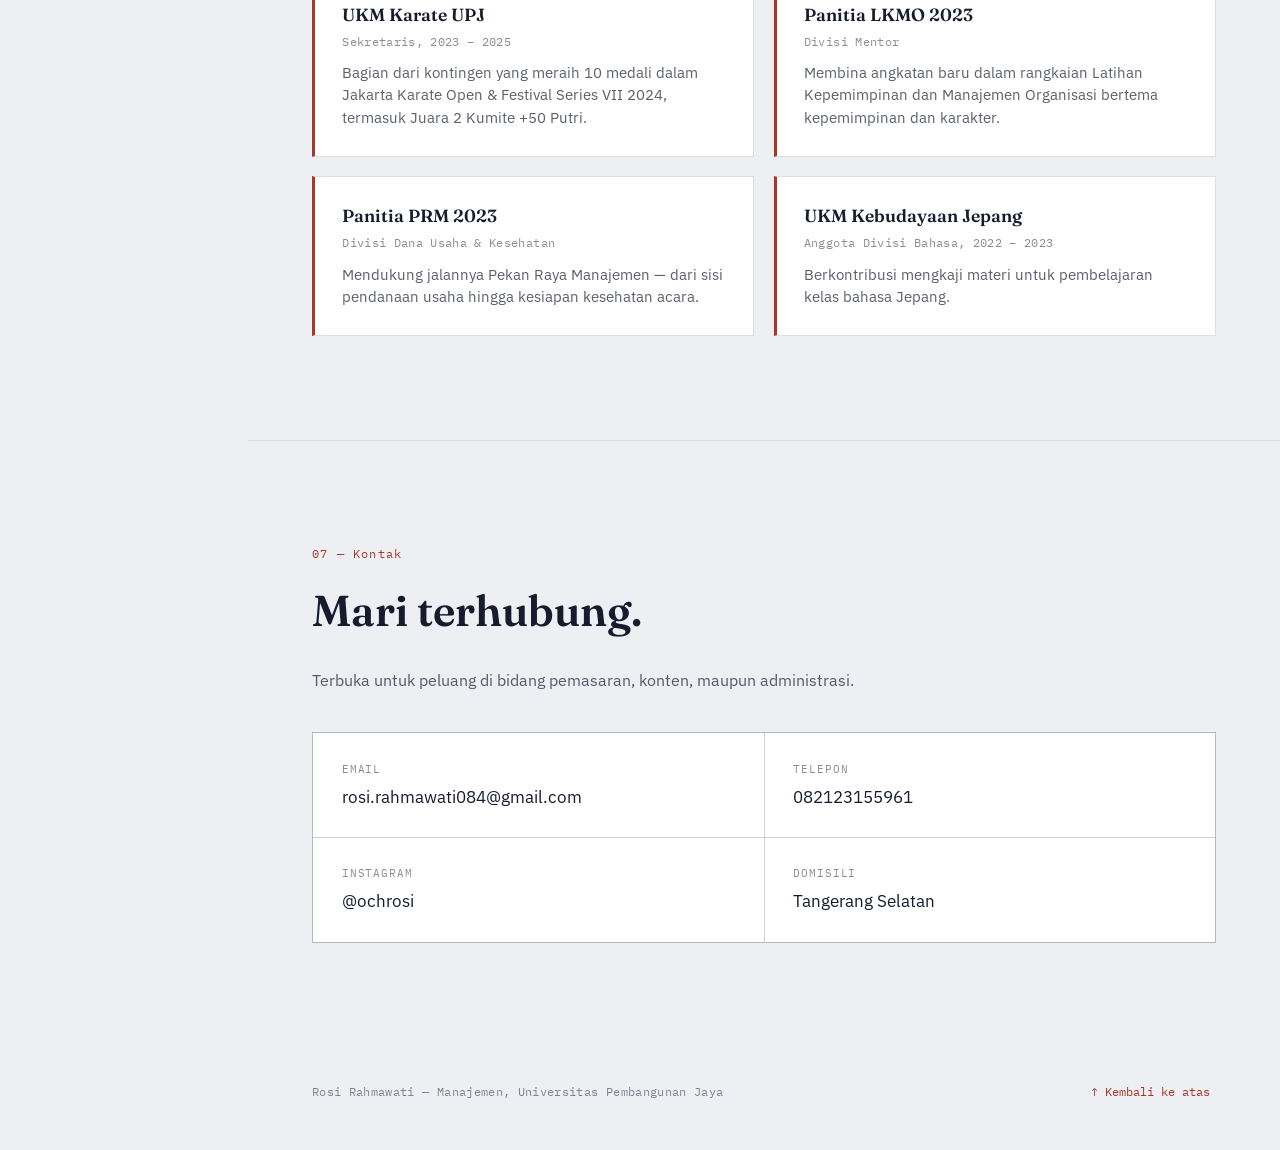
==== commit 9a1910c9: "Update index.html" ====
--- a/index.html
+++ b/index.html
@@ -31,7 +31,7 @@
     <a href="index.html">
   <div class="tabnav__top">
       <img 
-    src="/asset/porto_ochi.jpg" 
+    src="/asset/portoochi.jpg" 
     alt="Rosi Rahmawati"
     style="width: 180px; height: 180px; border-radius: 50%; object-fit: cover; display: block; margin: 0 auto;"
   ></a>
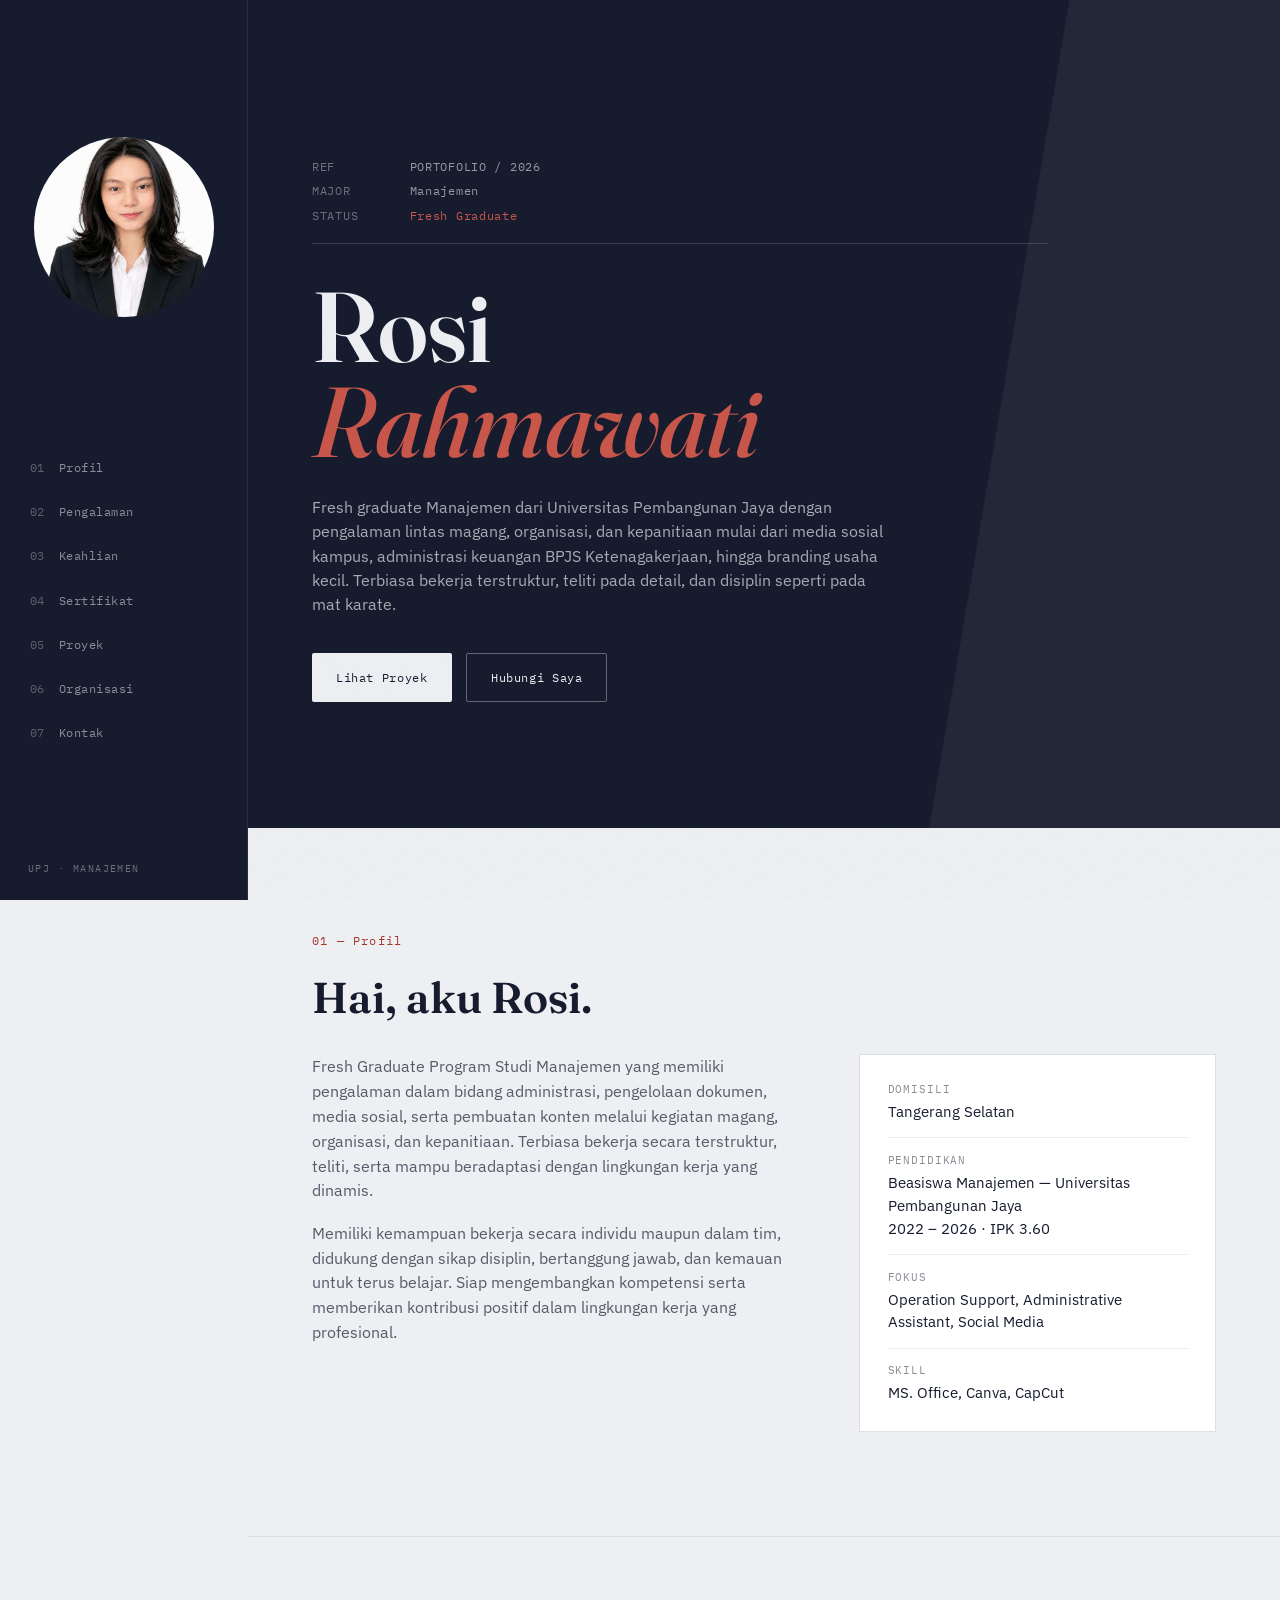
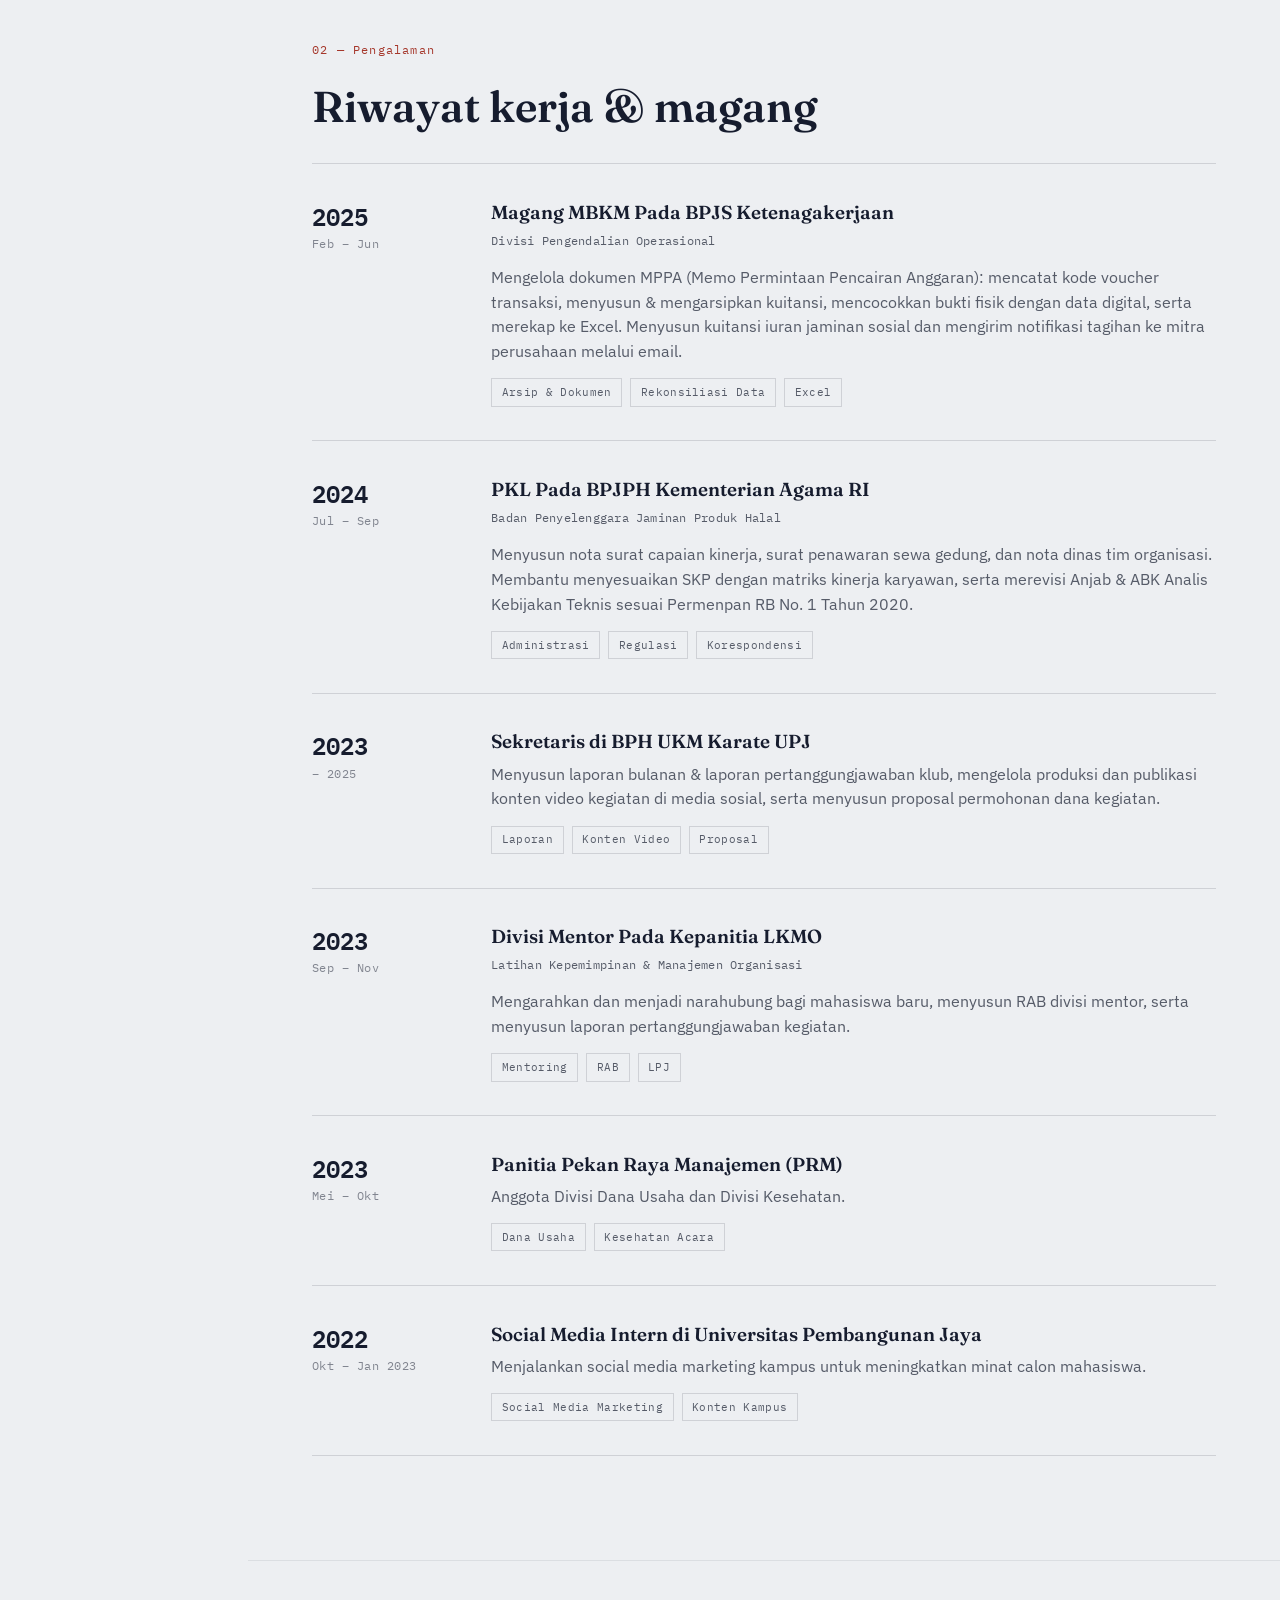
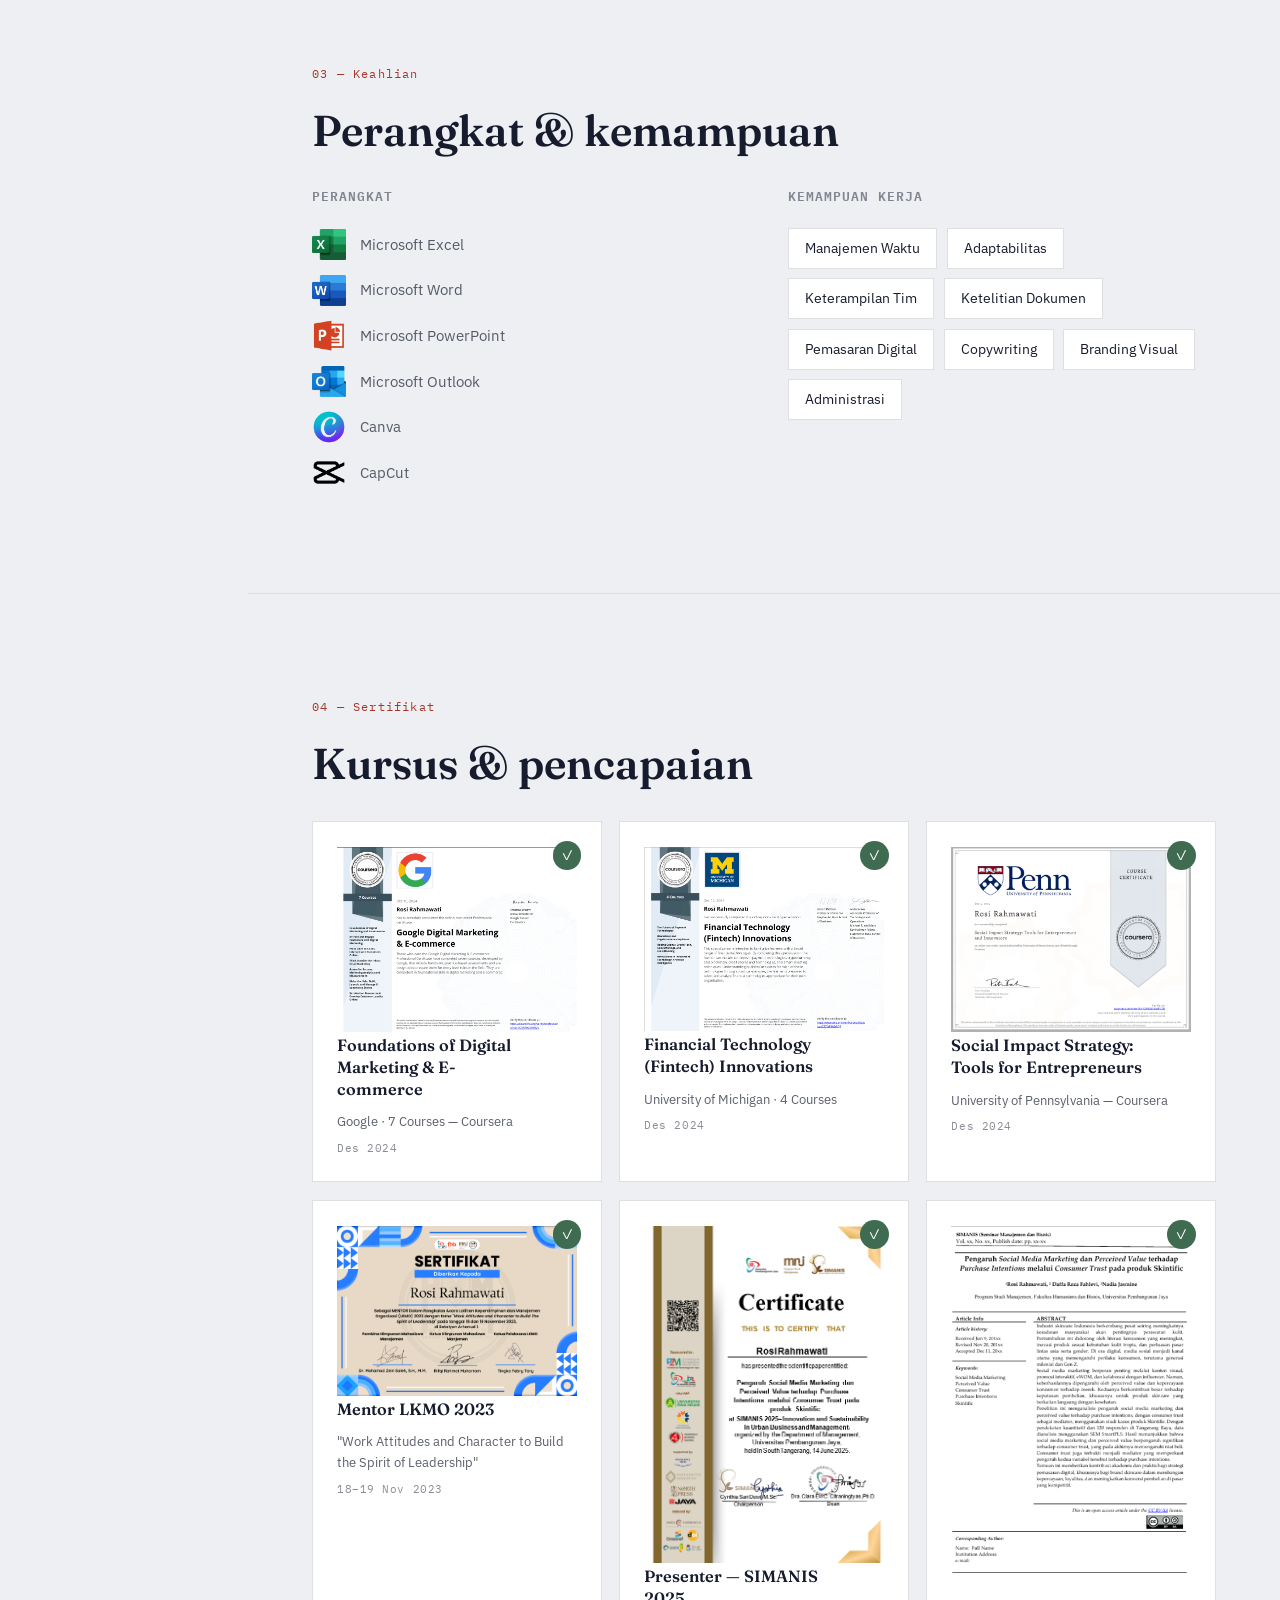
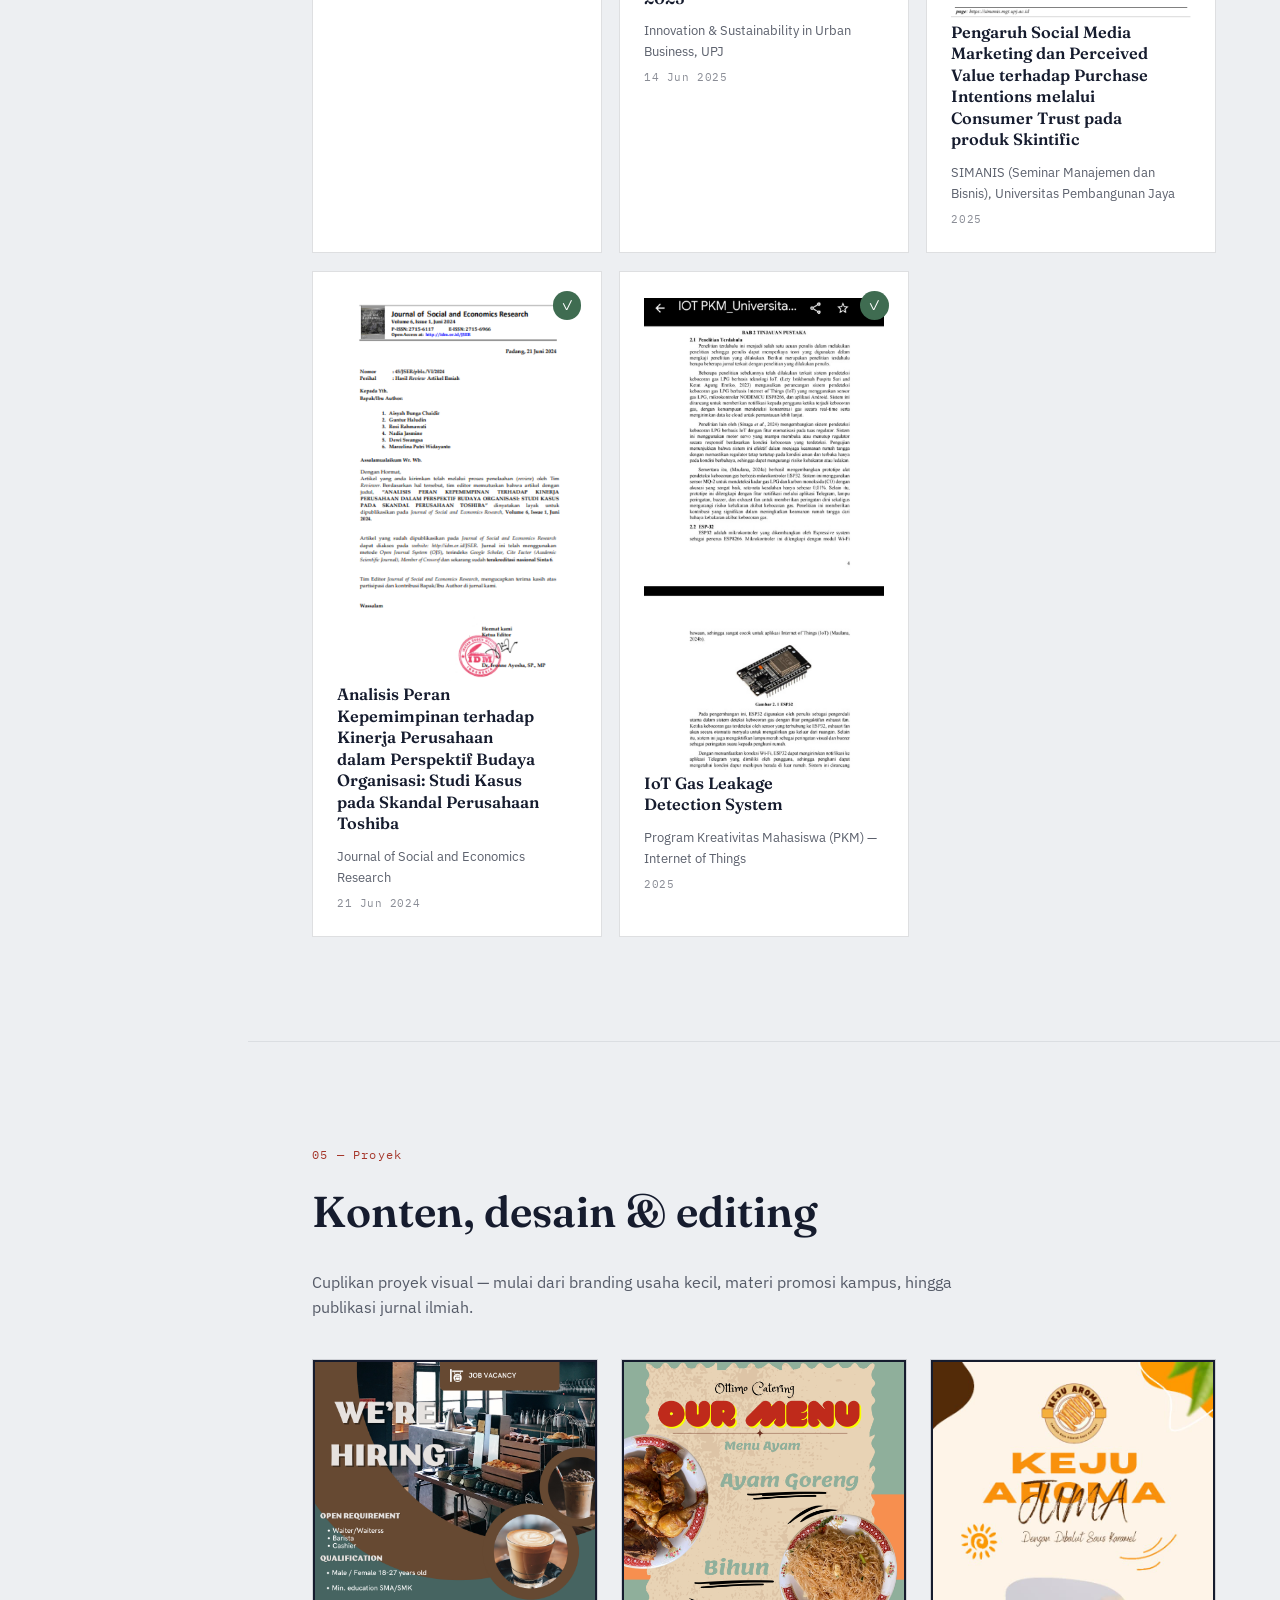
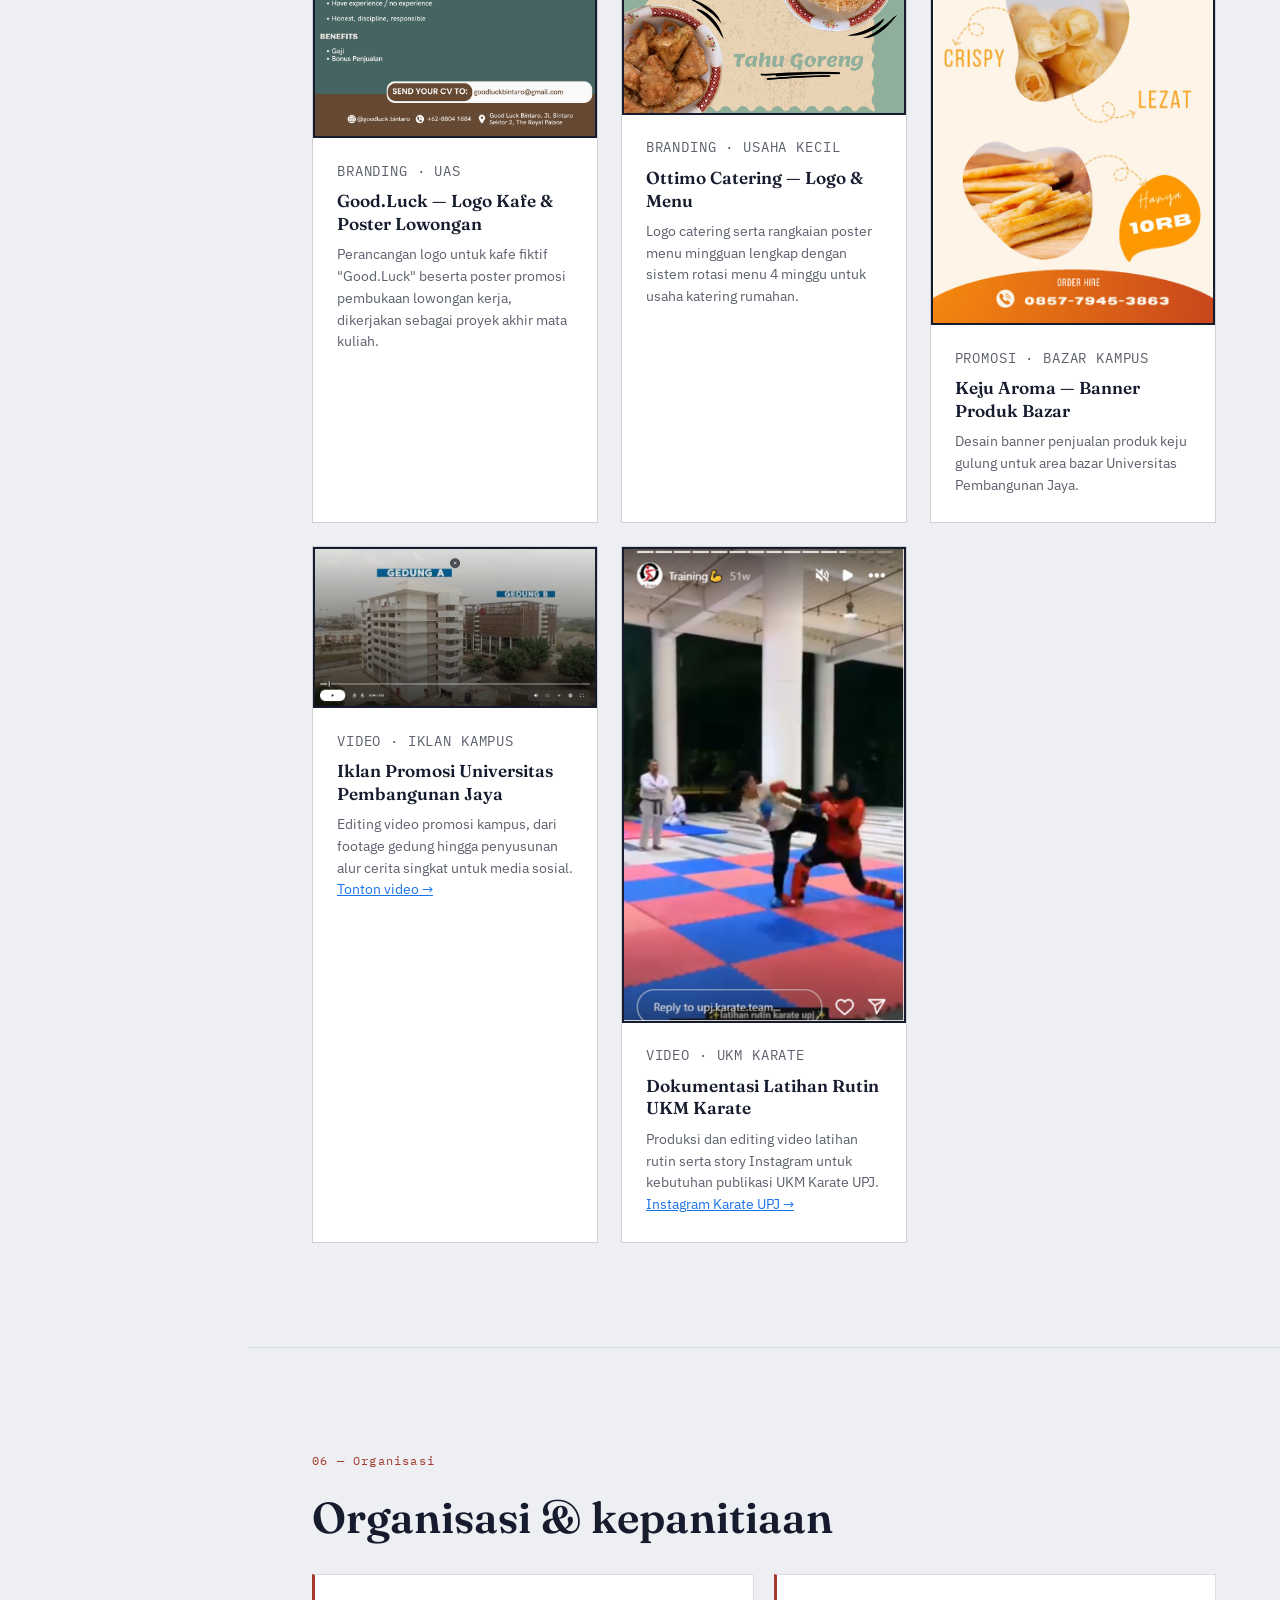
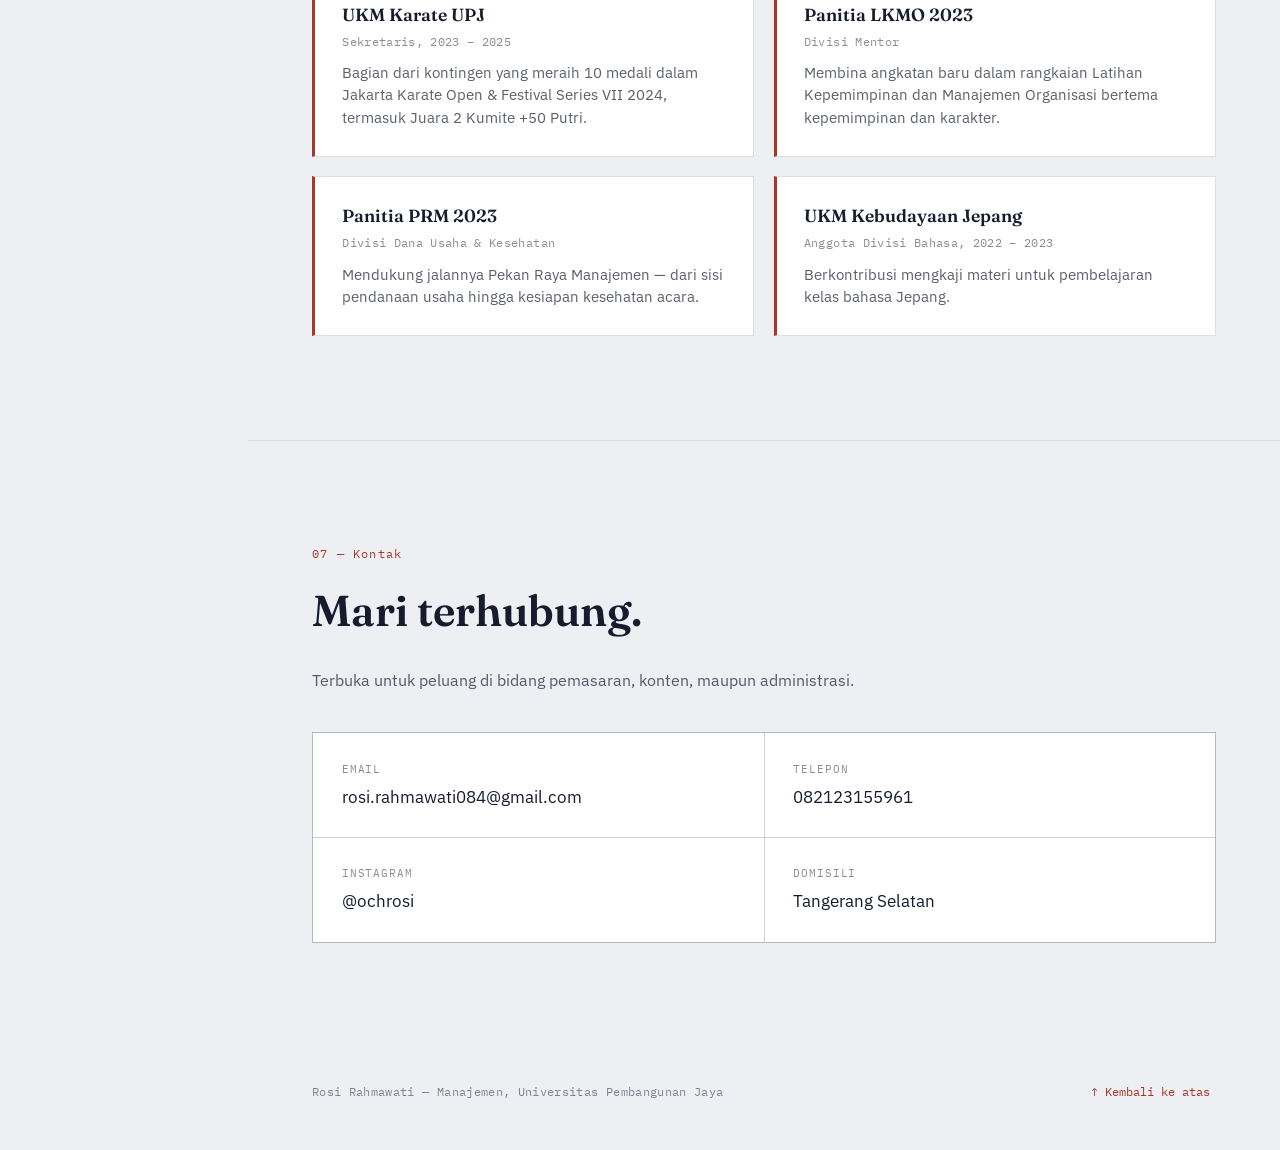
==== commit 740d5542: "Update index.html" ====
--- a/index.html
+++ b/index.html
@@ -31,7 +31,7 @@
     <a href="index.html">
   <div class="tabnav__top">
       <img 
-    src="/asset/portoochi.jpg" 
+    src="asset/portoochi.jpg" 
     alt="Rosi Rahmawati"
     style="width: 180px; height: 180px; border-radius: 50%; object-fit: cover; display: block; margin: 0 auto;"
   ></a>
@@ -57,7 +57,7 @@
     <div class="hero__frame">
       <div class="hero__meta">
         <div class="hero__meta-row"><span>REF</span><span>PORTOFOLIO&nbsp;/&nbsp;2026</span></div>
-        <div class="hero__meta-row"><span>PERIHAL</span><span>Manajemen &amp; Pemasaran Digital</span></div>
+        <div class="hero__meta-row"><span>MAJOR</span><span>Manajemen</span></div>
         <div class="hero__meta-row"><span>STATUS</span><span class="hero__status">Fresh Graduate</span></div>
       </div>
 
@@ -106,14 +106,14 @@
         </div>
         <div class="profil__card-row">
           <span class="profil__card-label">Pendidikan</span>
-          <span>Manajemen — Universitas Pembangunan Jaya<br>2022 – 2026 · IPK 3.60</span>
+          <span>Beasiswa Manajemen — Universitas Pembangunan Jaya<br>2022 – 2026 · IPK 3.60</span>
         </div>
         <div class="profil__card-row">
           <span class="profil__card-label">Fokus</span>
           <span>Operation Support, Administrative Assistant, Social Media</span>
         </div>
         <div class="profil__card-row">
-          <span class="profil__card-label">Bahasa Kerja</span>
+          <span class="profil__card-label">Skill</span>
           <span>MS. Office, Canva, CapCut</span>
         </div>
       </div>
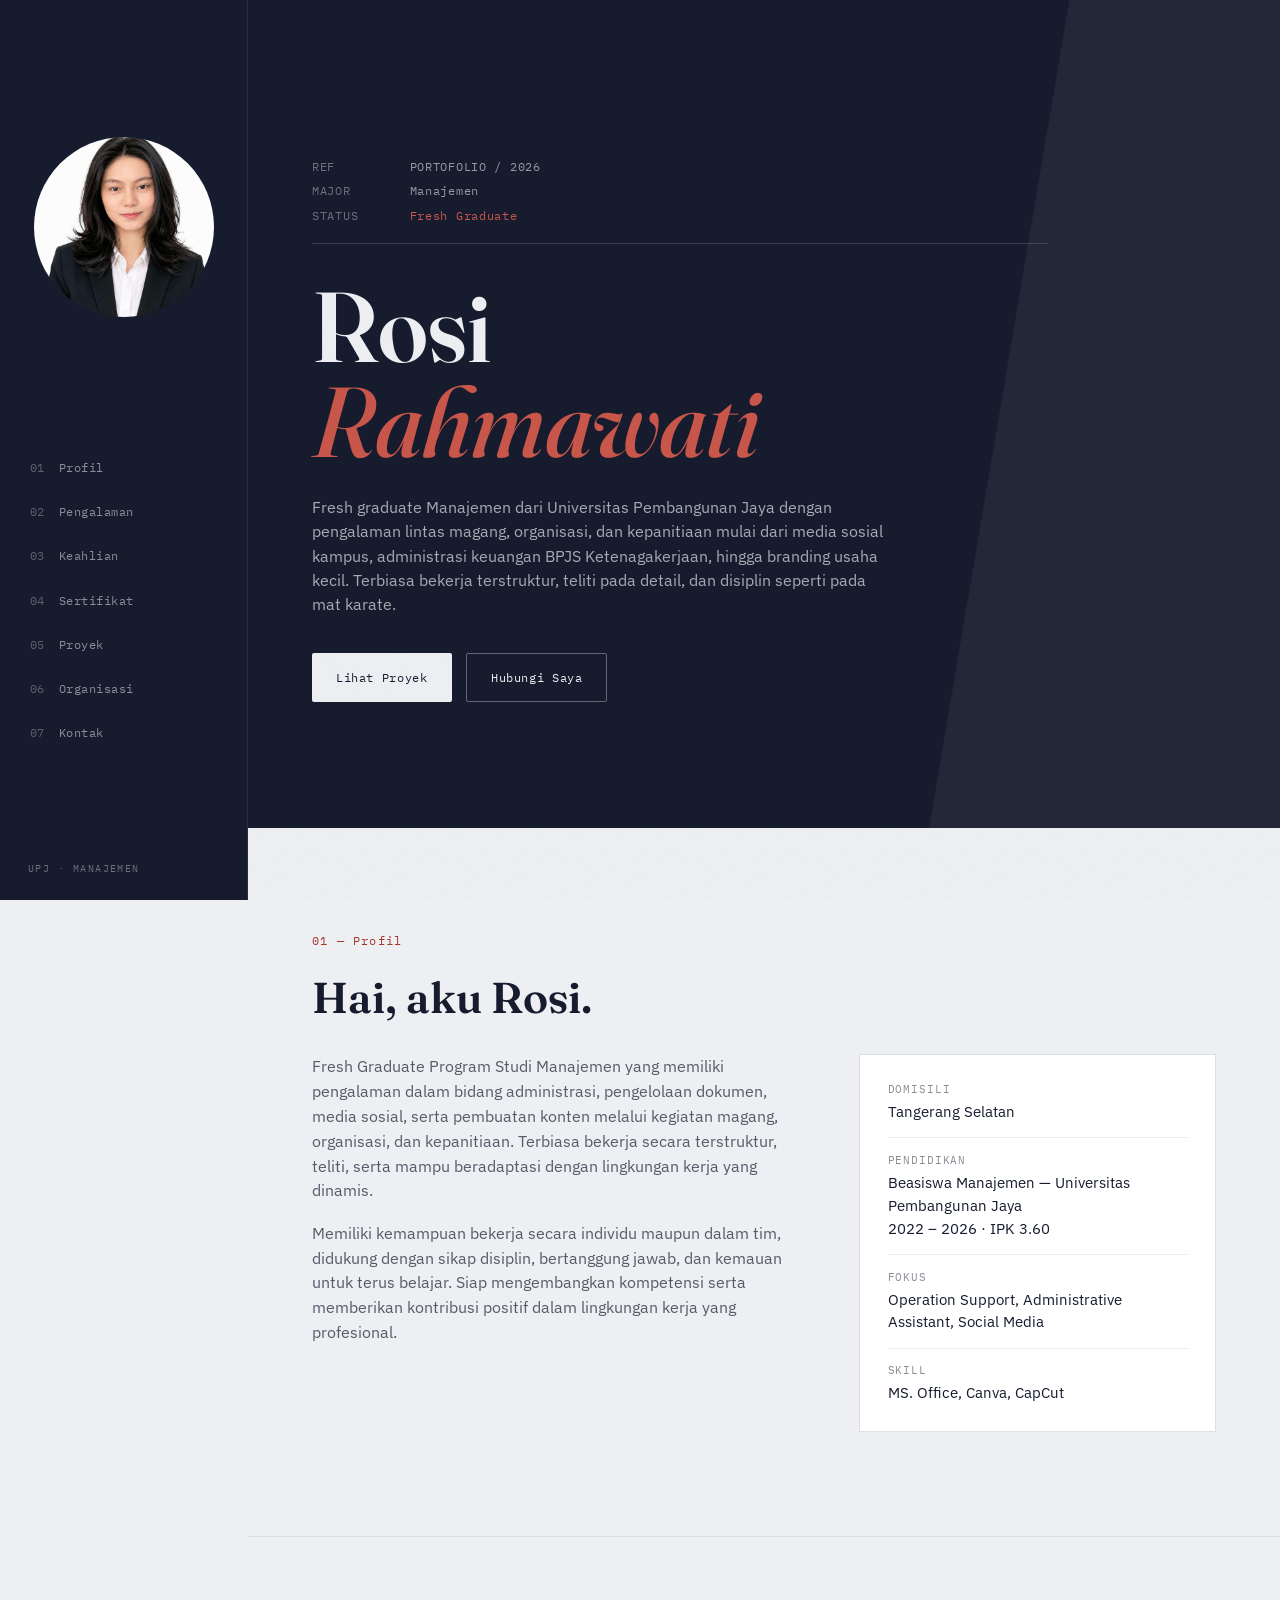
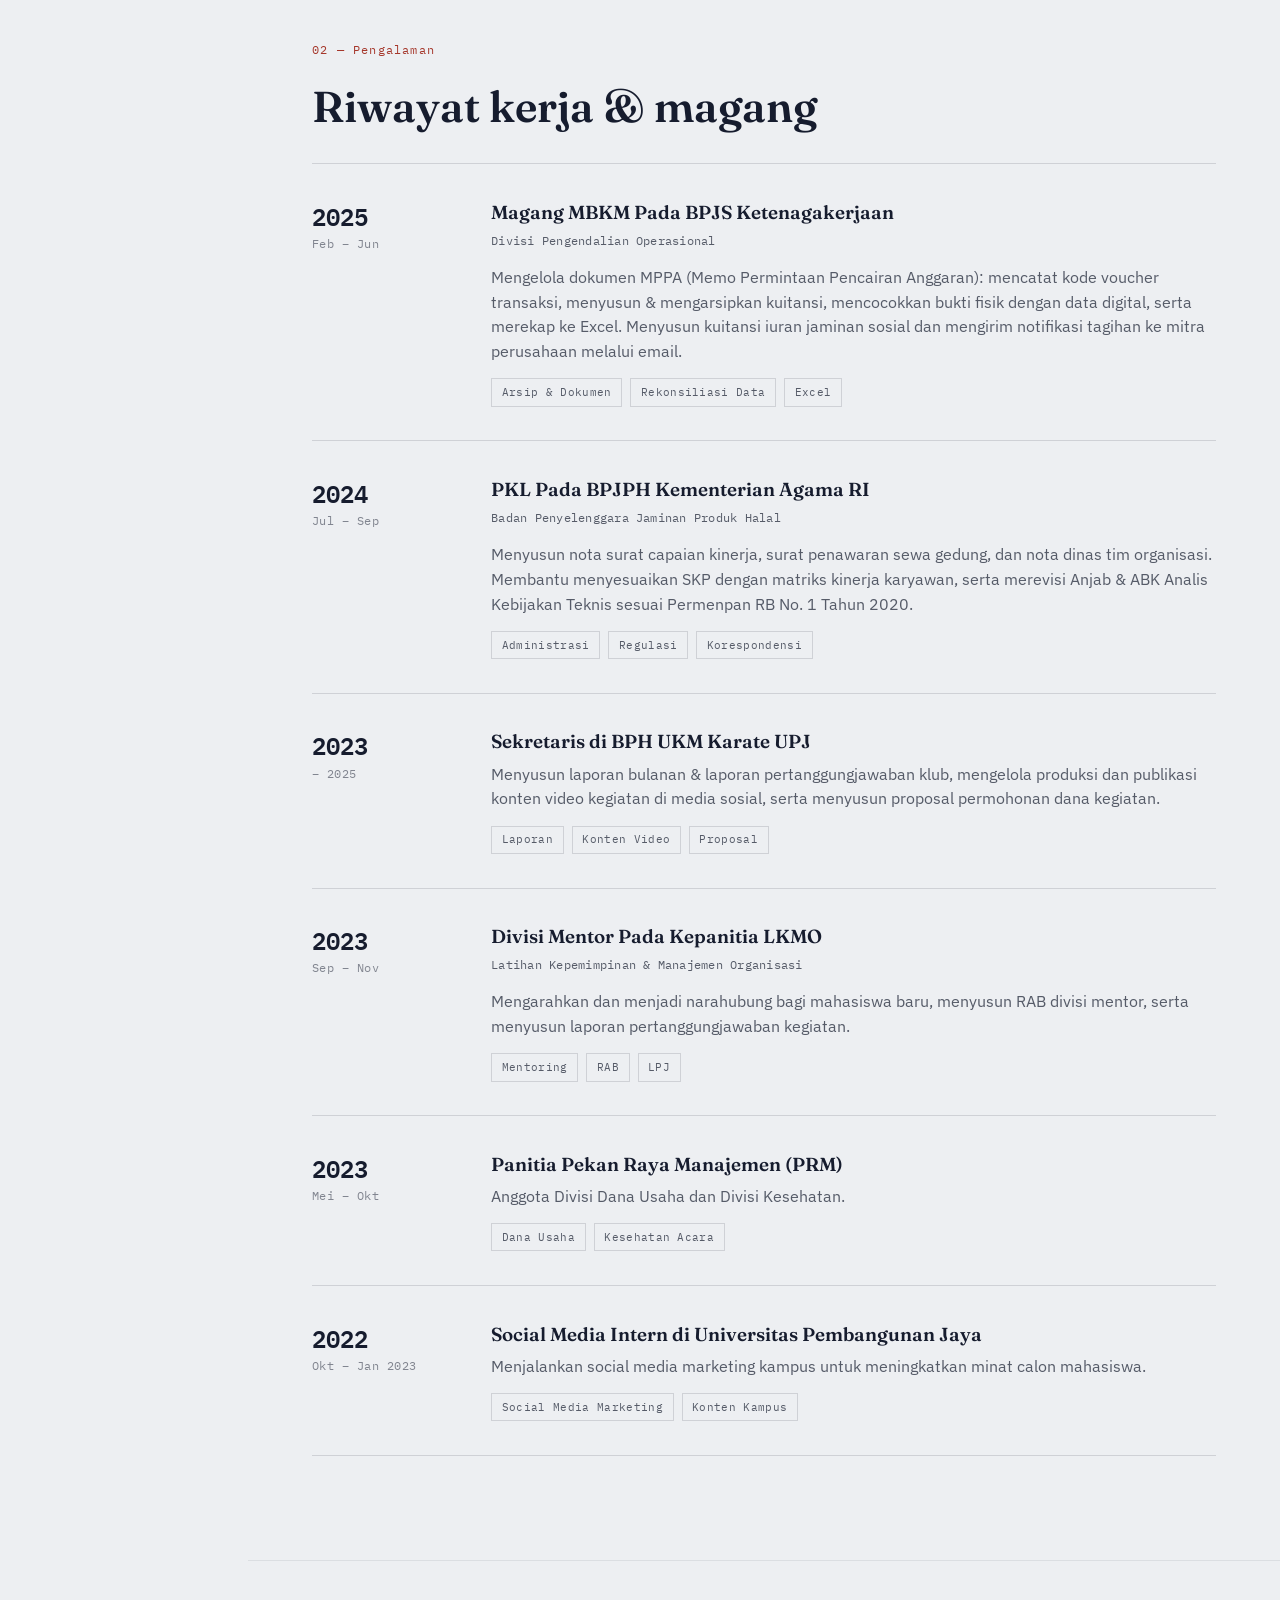
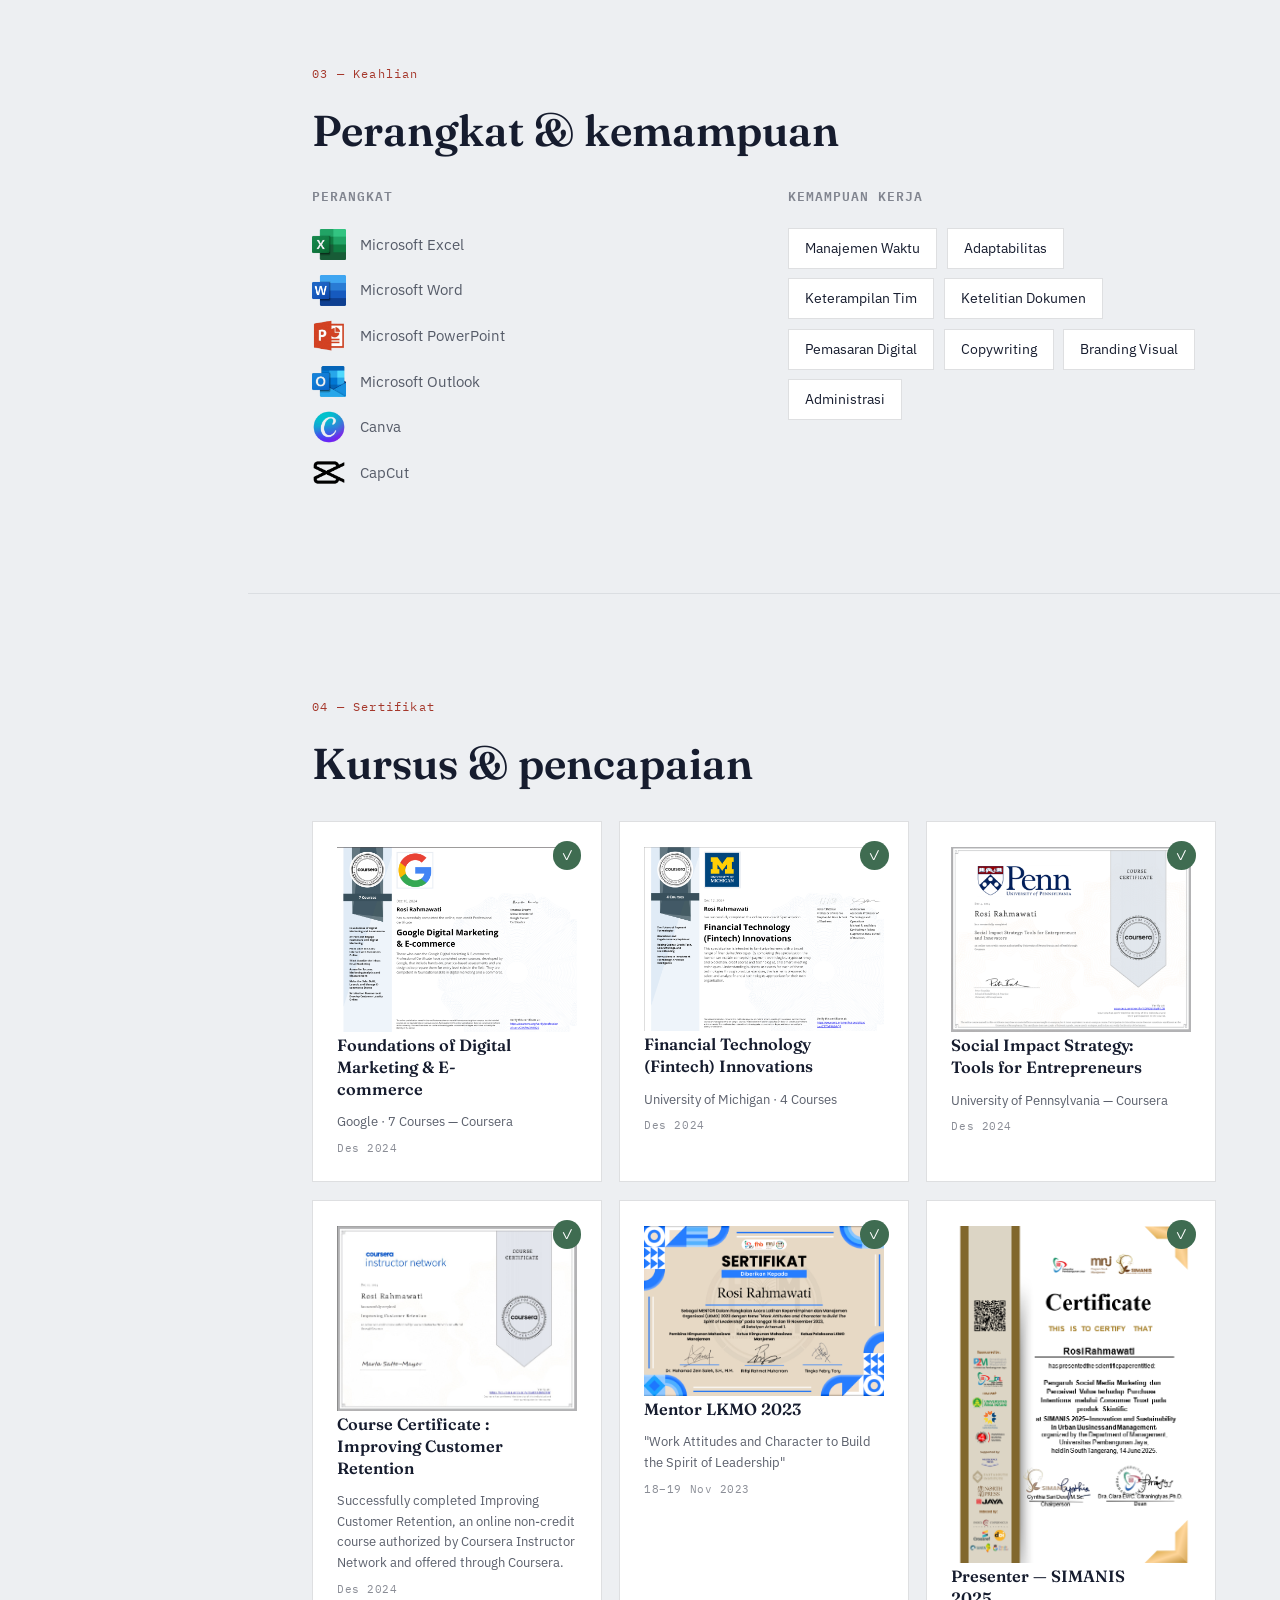
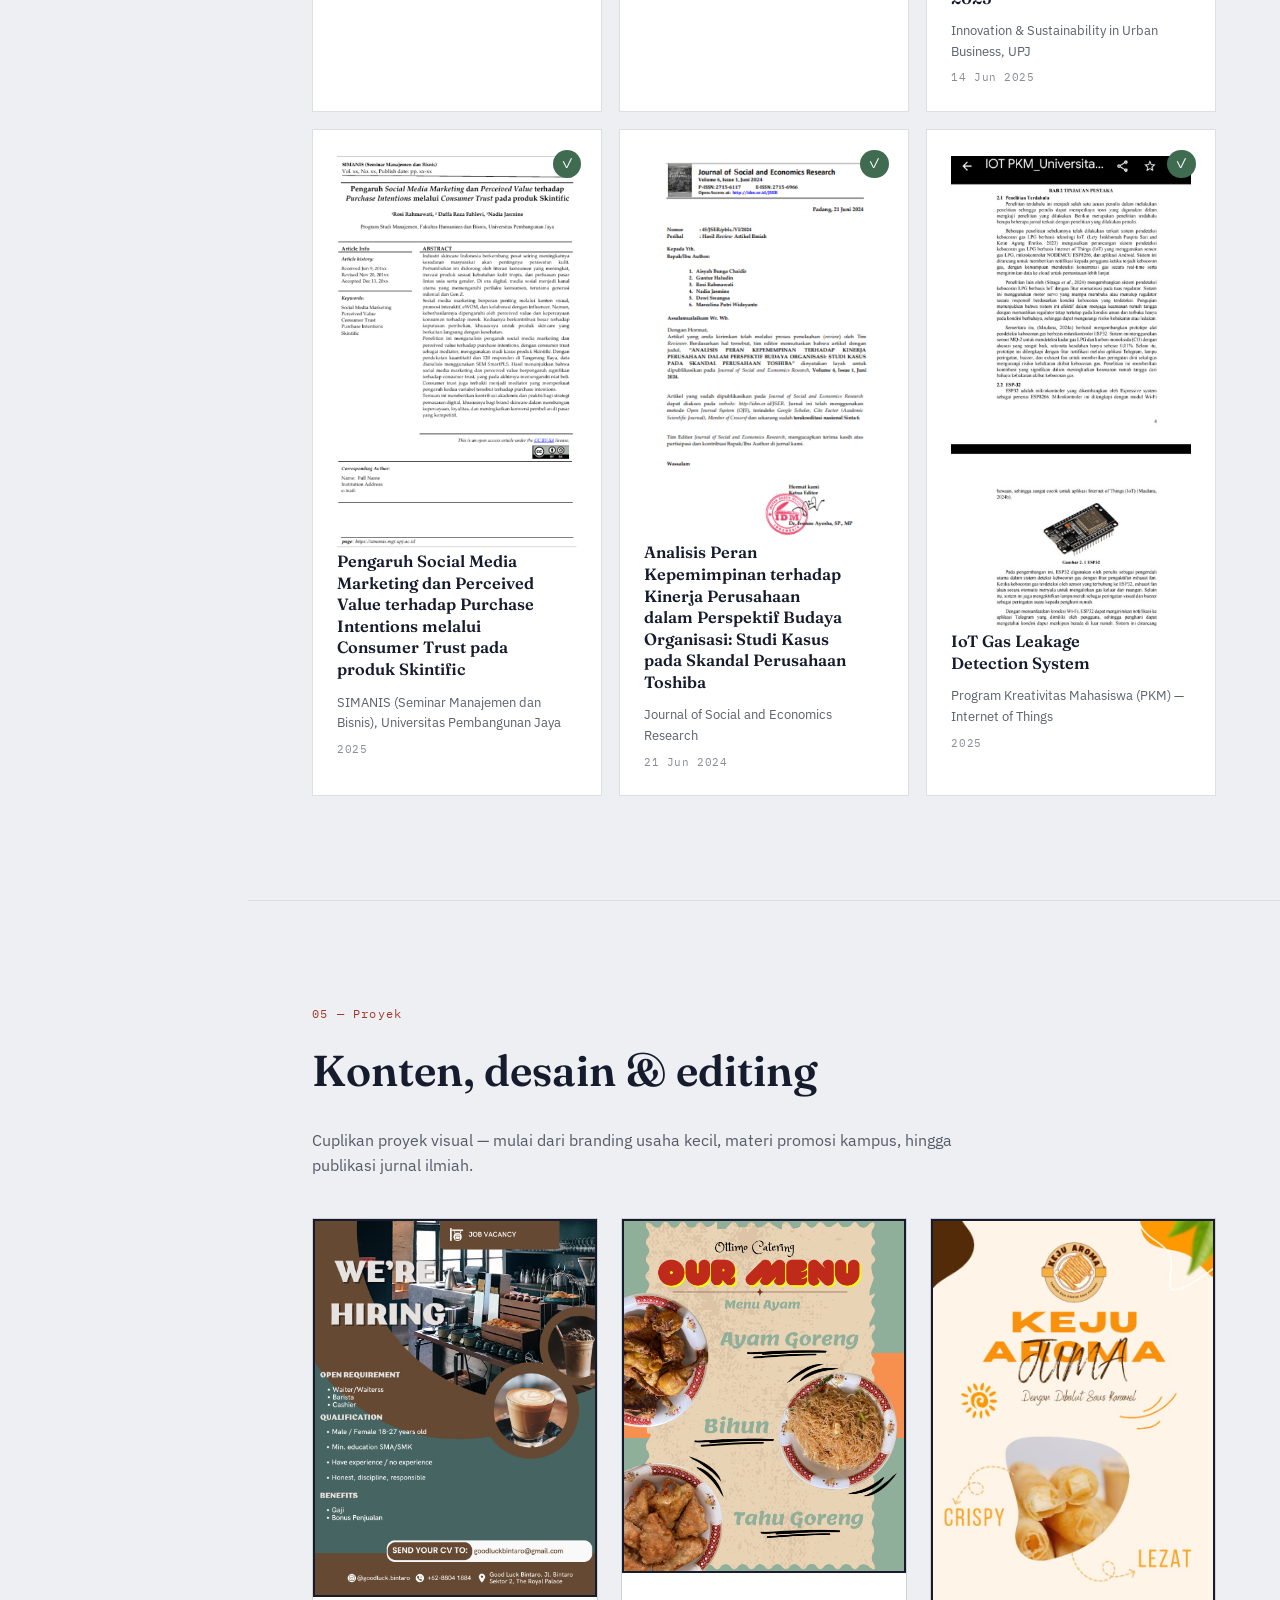
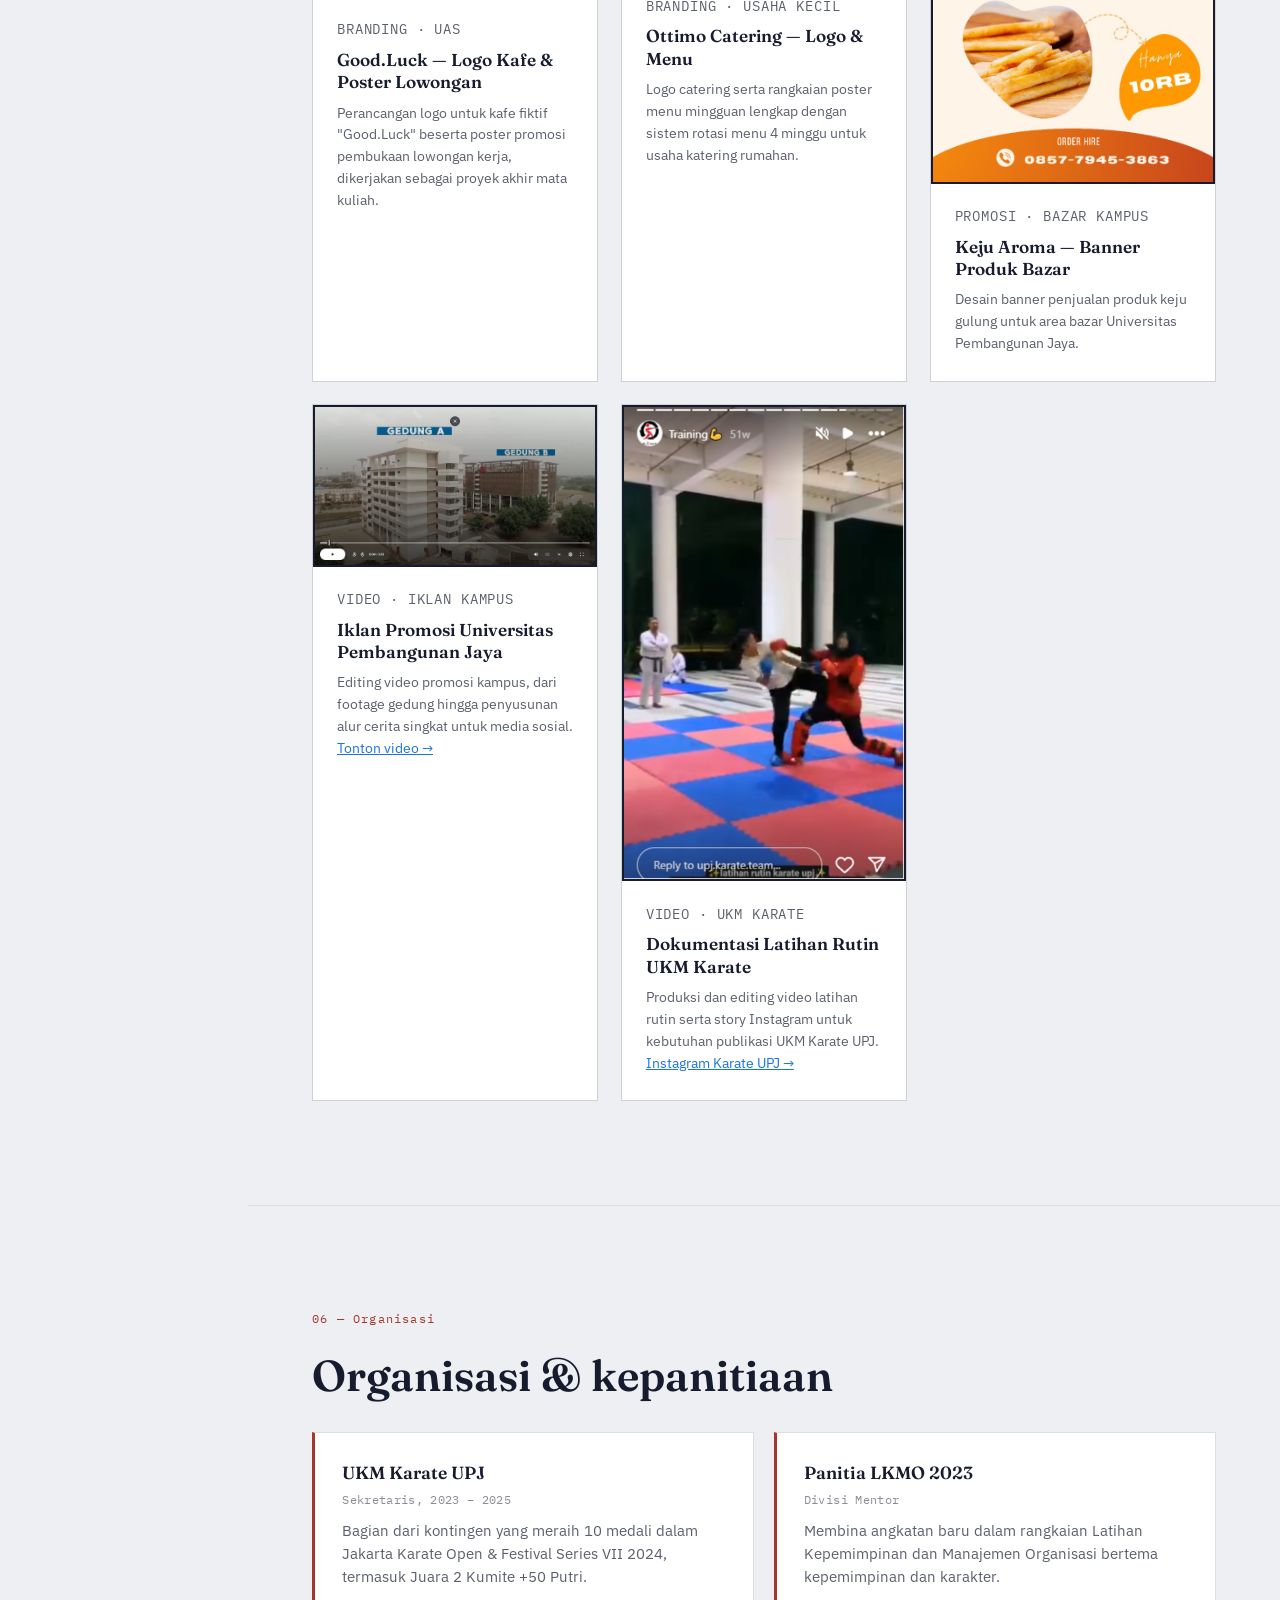
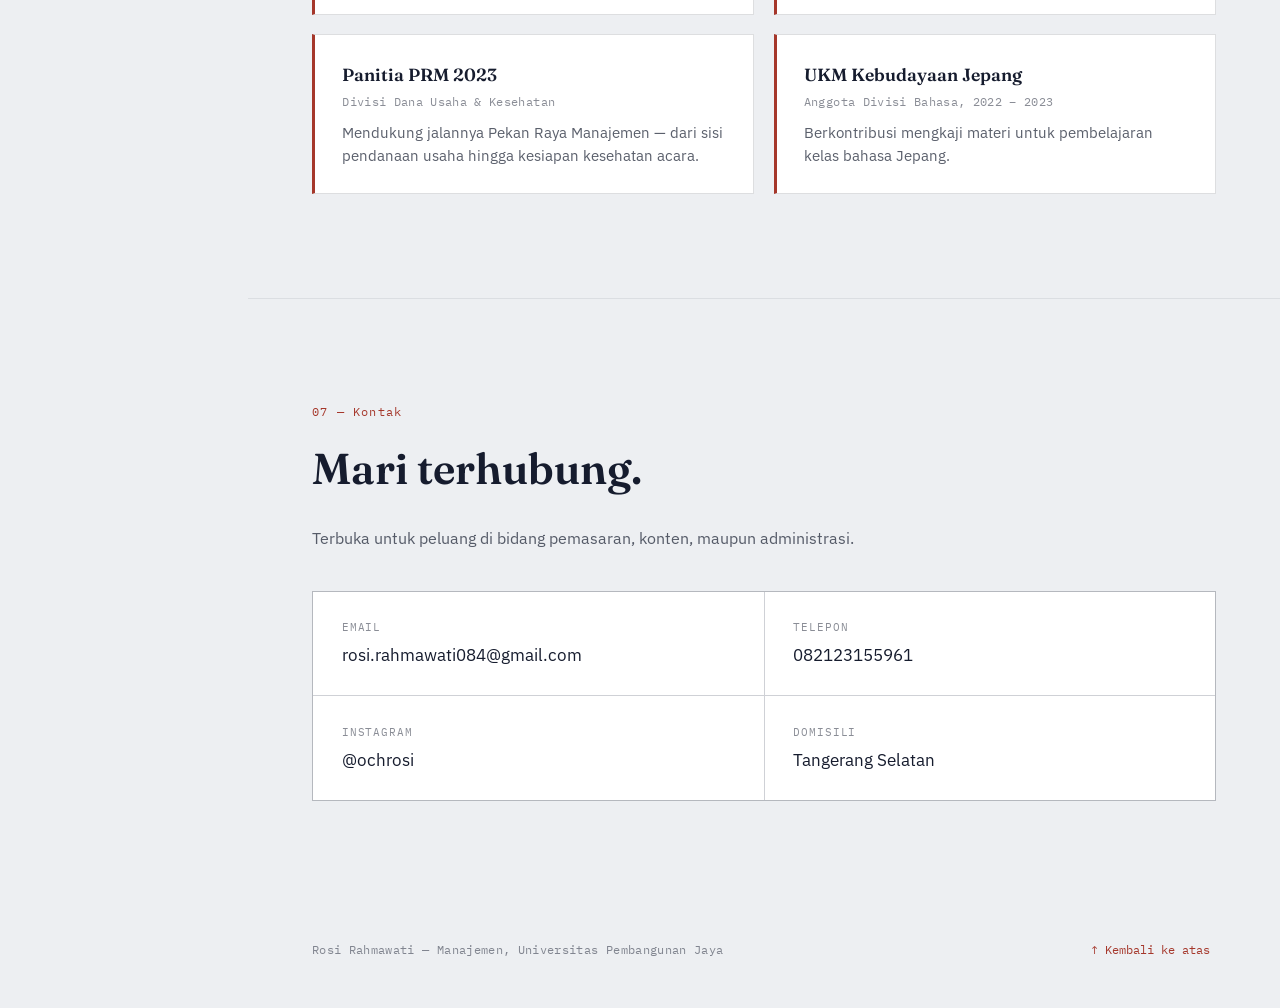
==== commit 3669e9fe: "Update index.html" ====
--- a/index.html
+++ b/index.html
@@ -303,6 +303,17 @@
           <p class="stamp-card__date">Des 2024</p>
         </div>
       </article>
+            <article class="stamp-card">
+        <div class="stamp-card__media">
+          <img src="asset/sertif/custrelation.jpg" alt="Sertifikat Social Impact Strategy: Tools for Entrepreneurs">
+          <span class="stamp-card__seal">✓</span>
+        </div>
+        <div class="stamp-card__body">
+          <h3>Course Certificate : Improving Customer Retention</h3>
+          <p class="stamp-card__issuer">Successfully completed Improving Customer Retention, an online non-credit course authorized by Coursera Instructor Network and offered through Coursera.</p>
+          <p class="stamp-card__date">Des 2024</p>
+        </div>
+      </article>
       <article class="stamp-card">
         <div class="stamp-card__media">
           <img src="asset/sertif/lkmo.jpg" alt="Sertifikat Mentor LKMO 2023">
